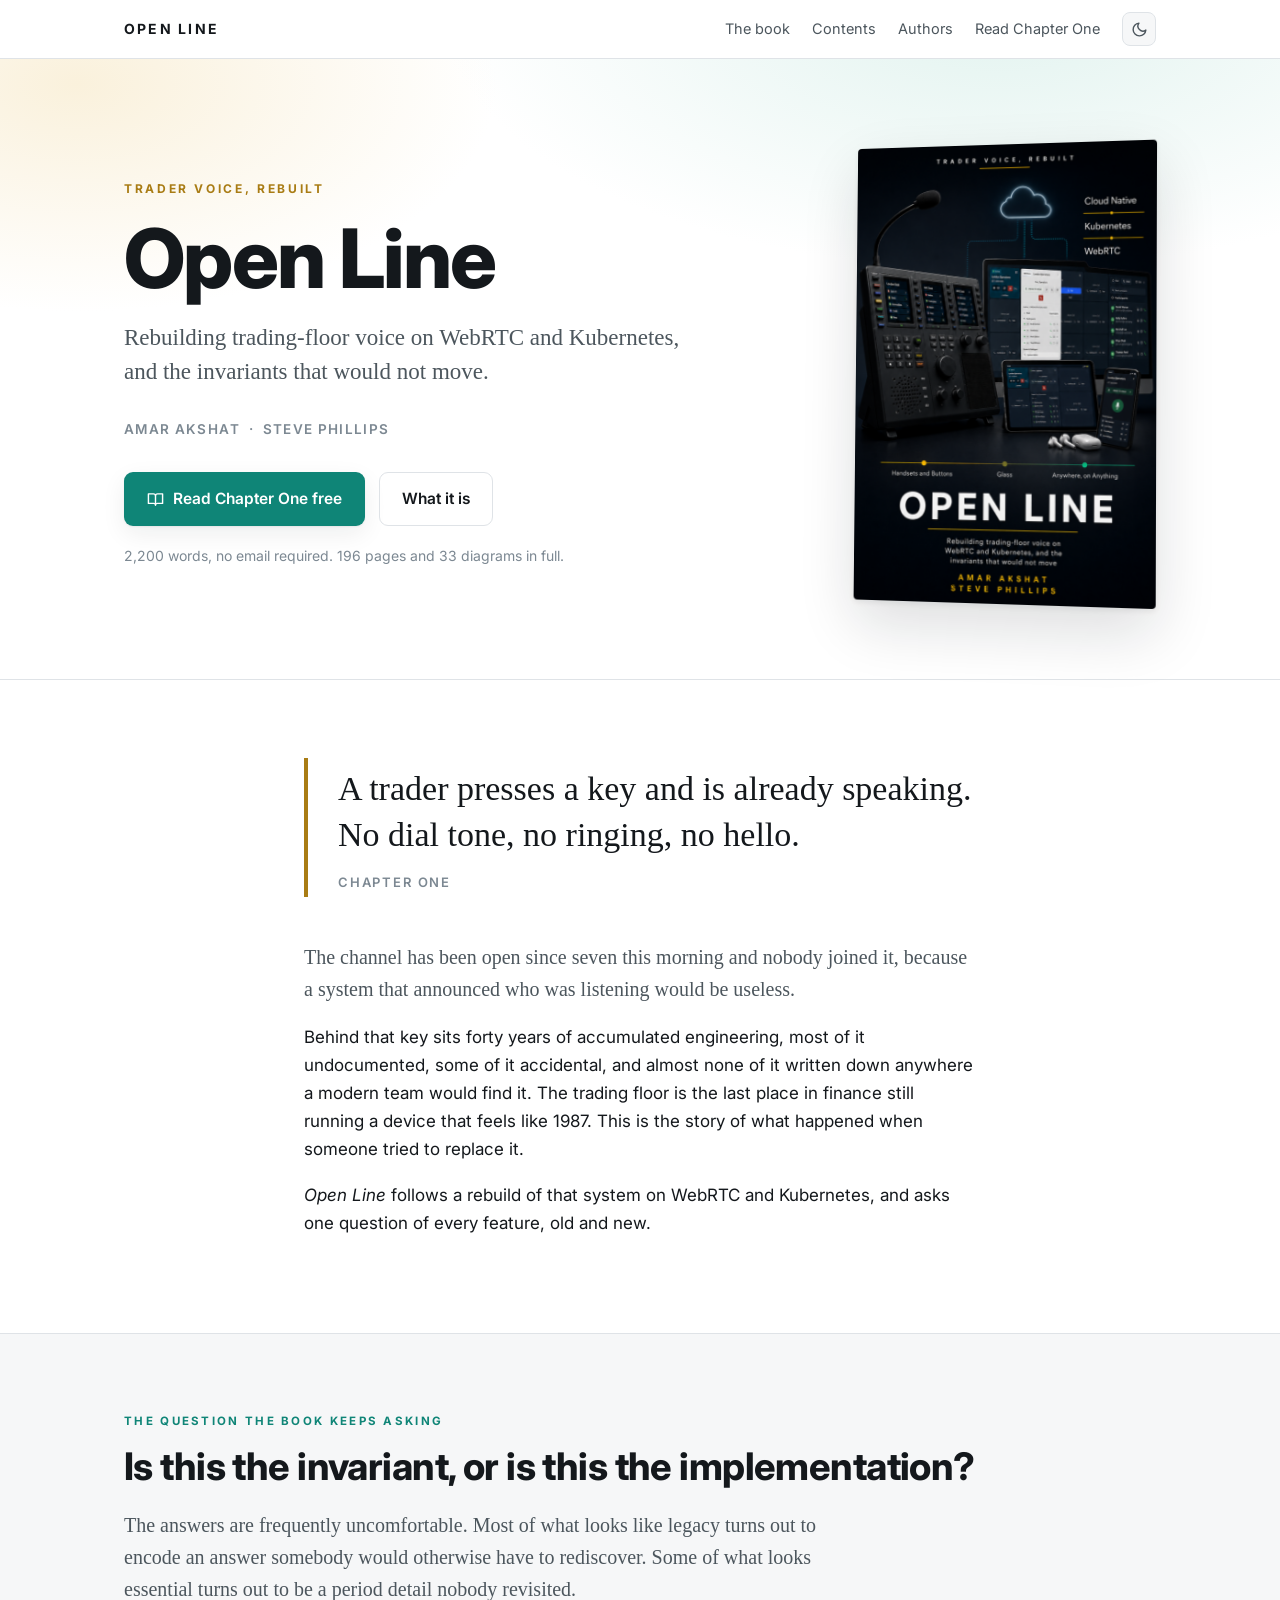
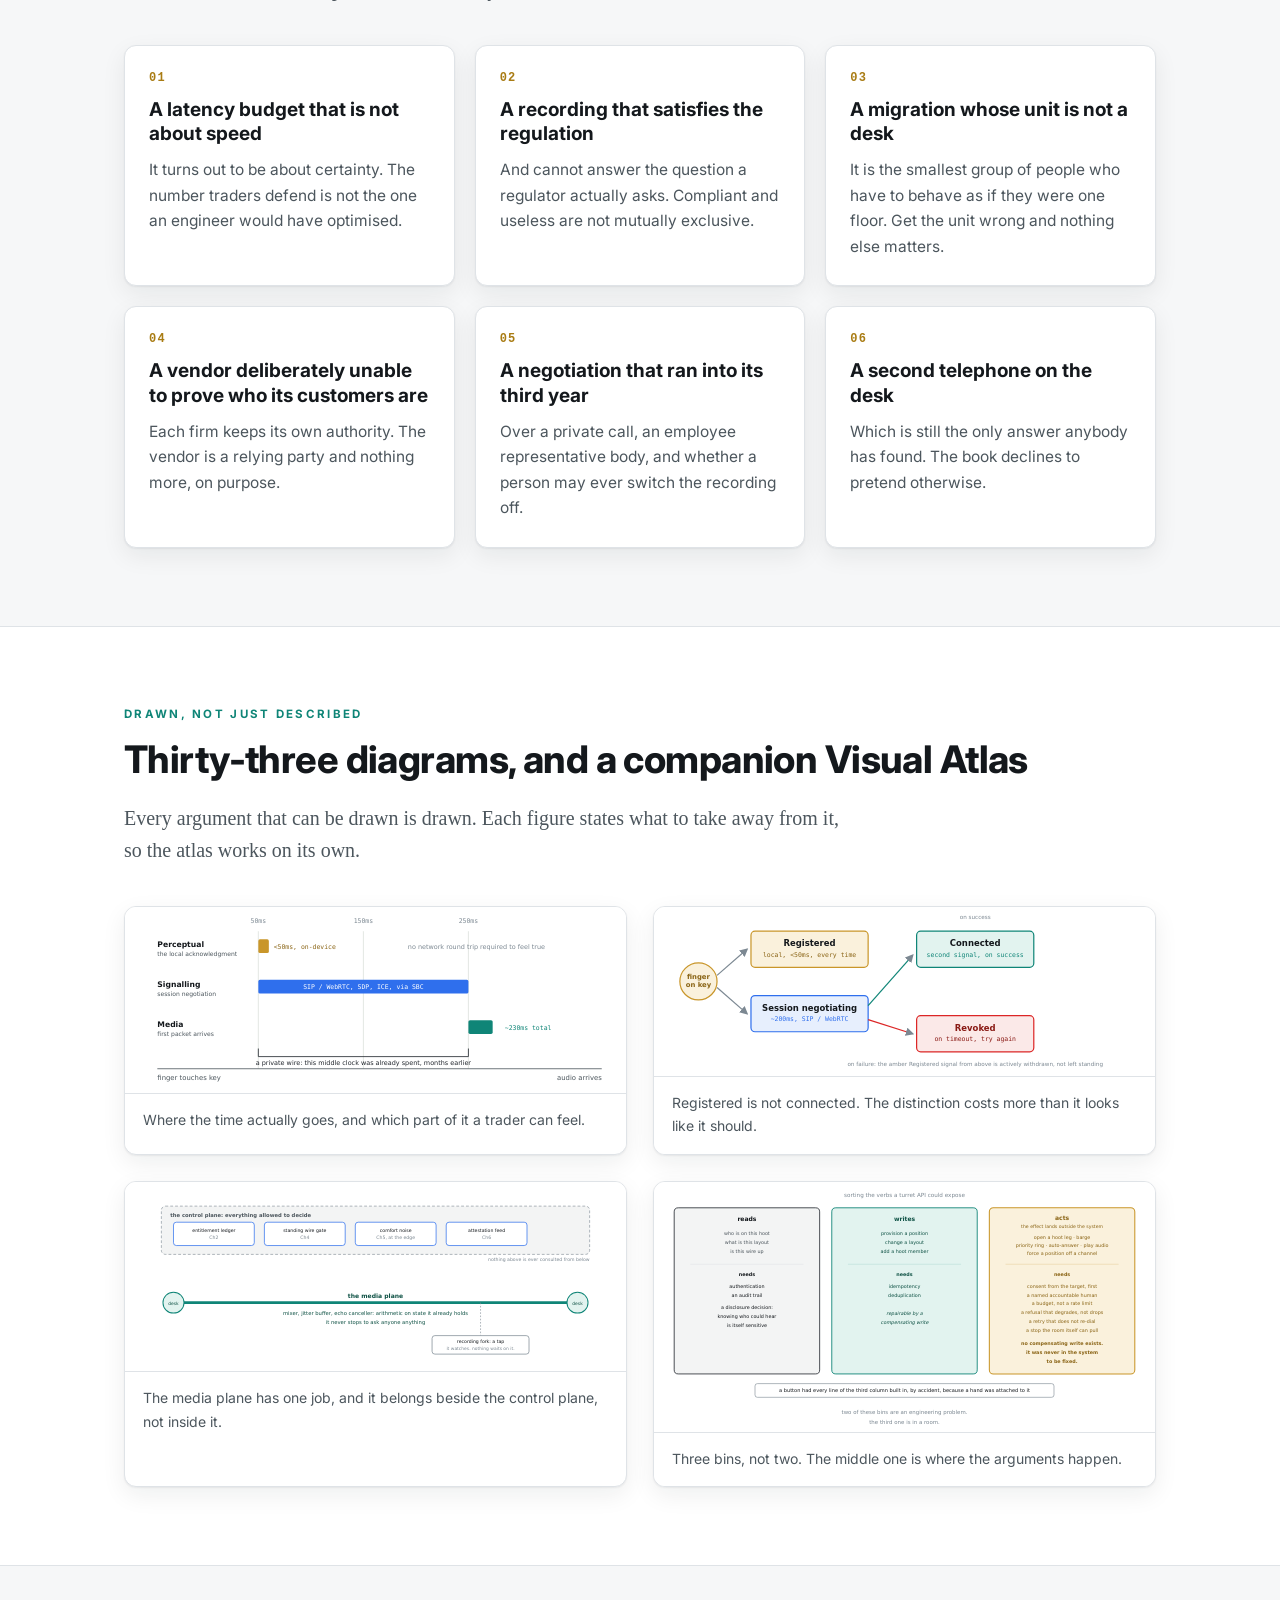
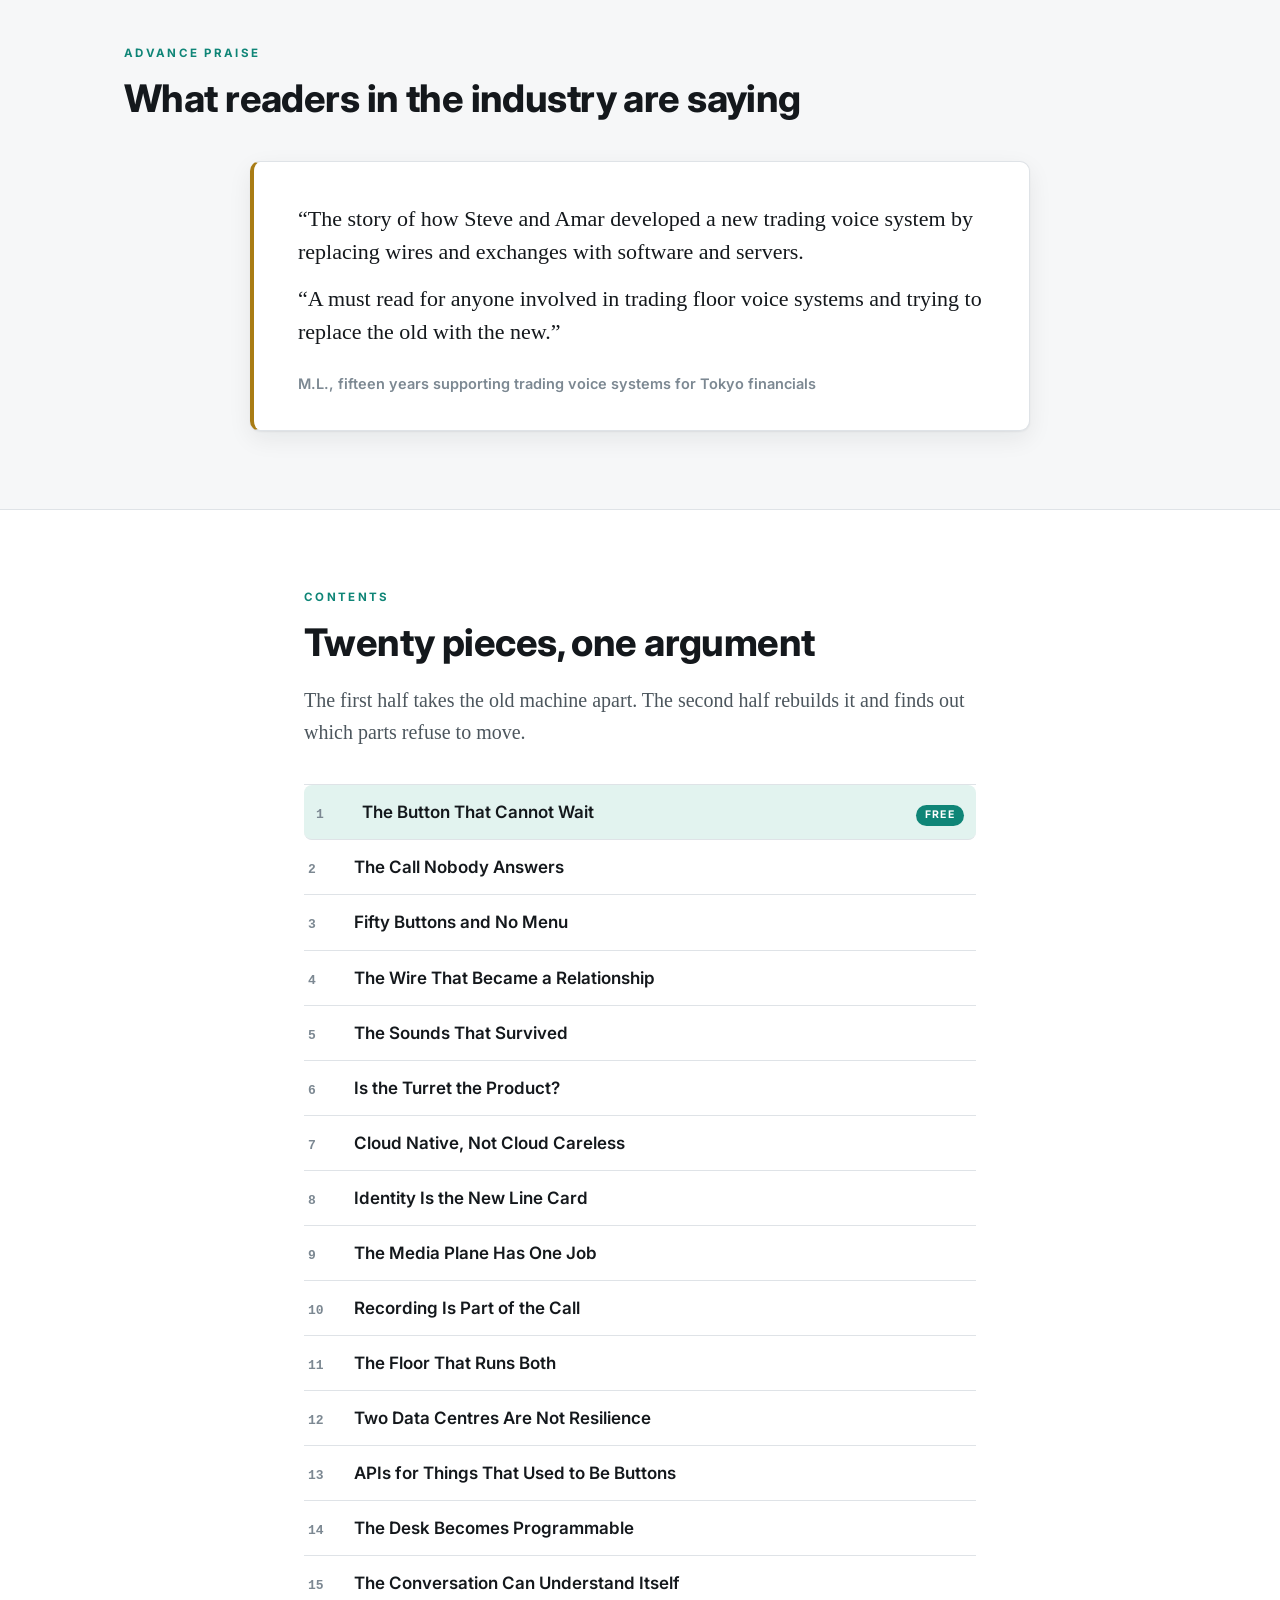
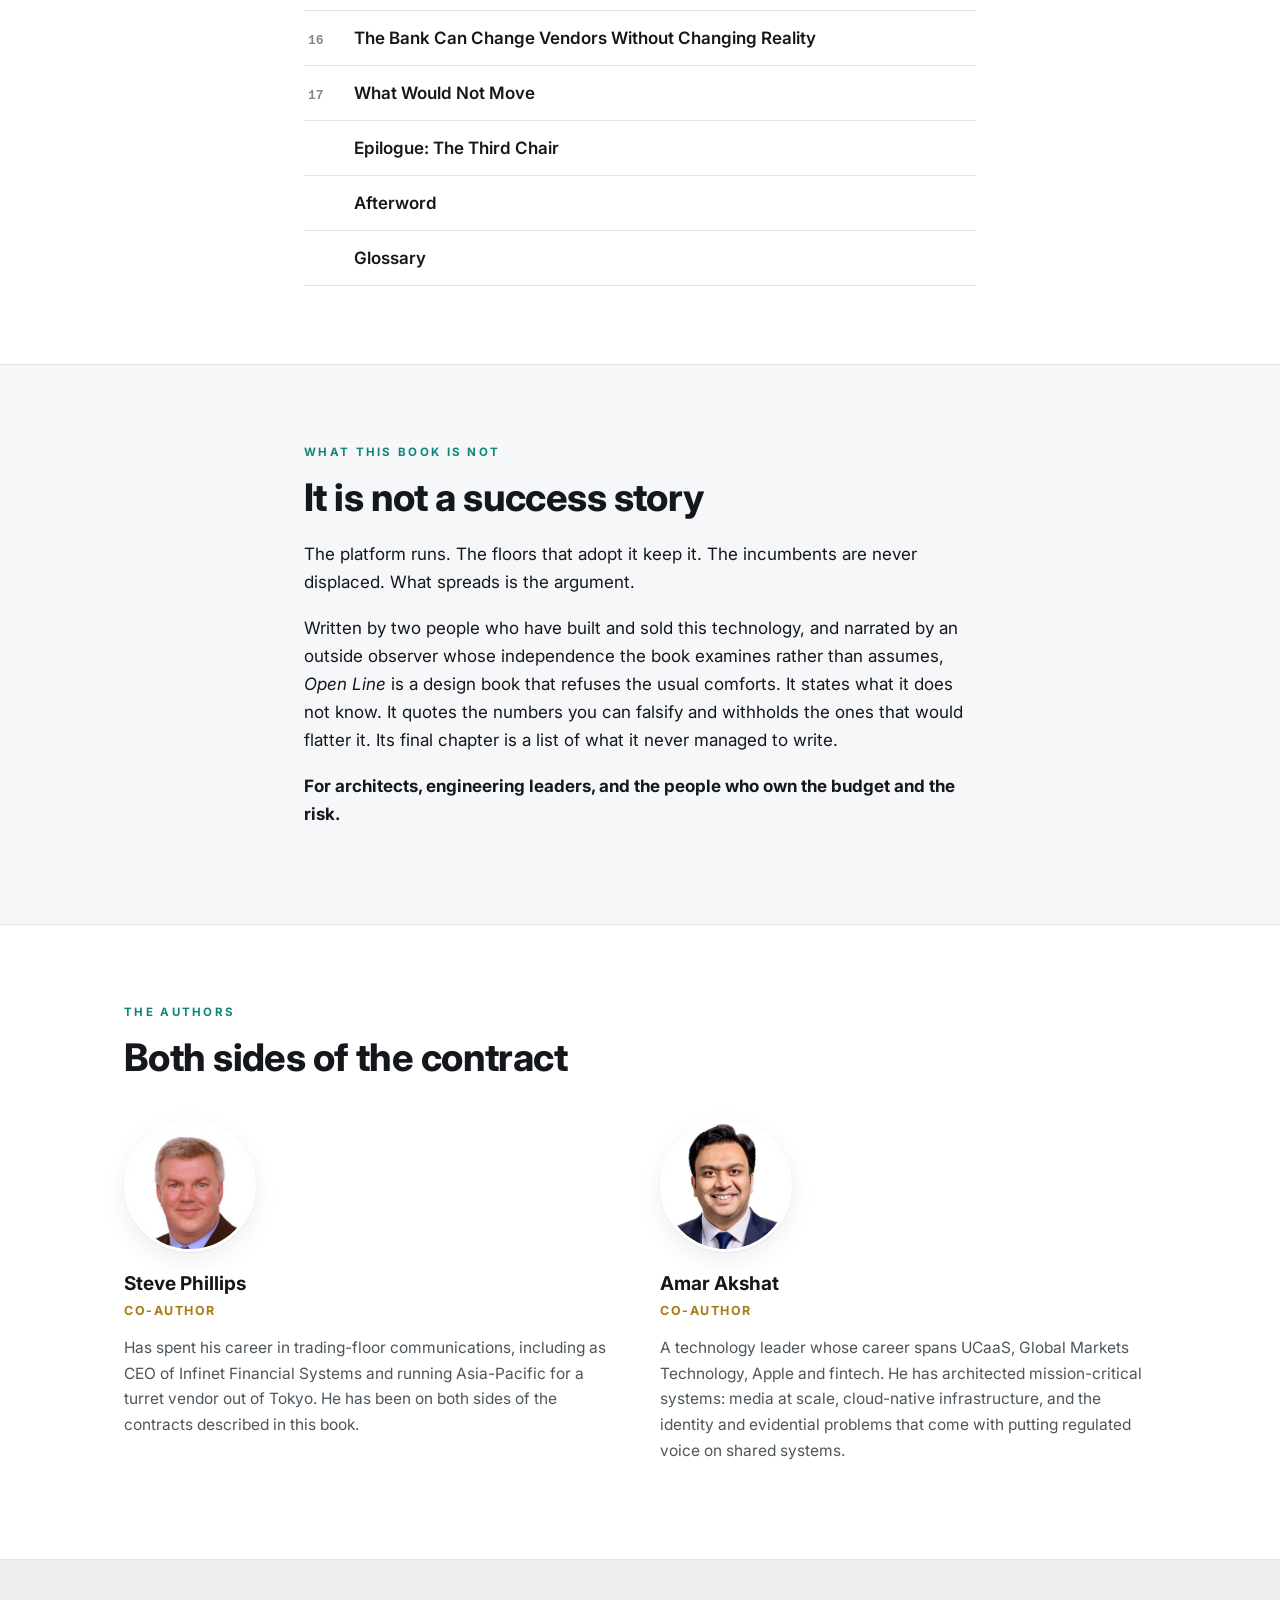
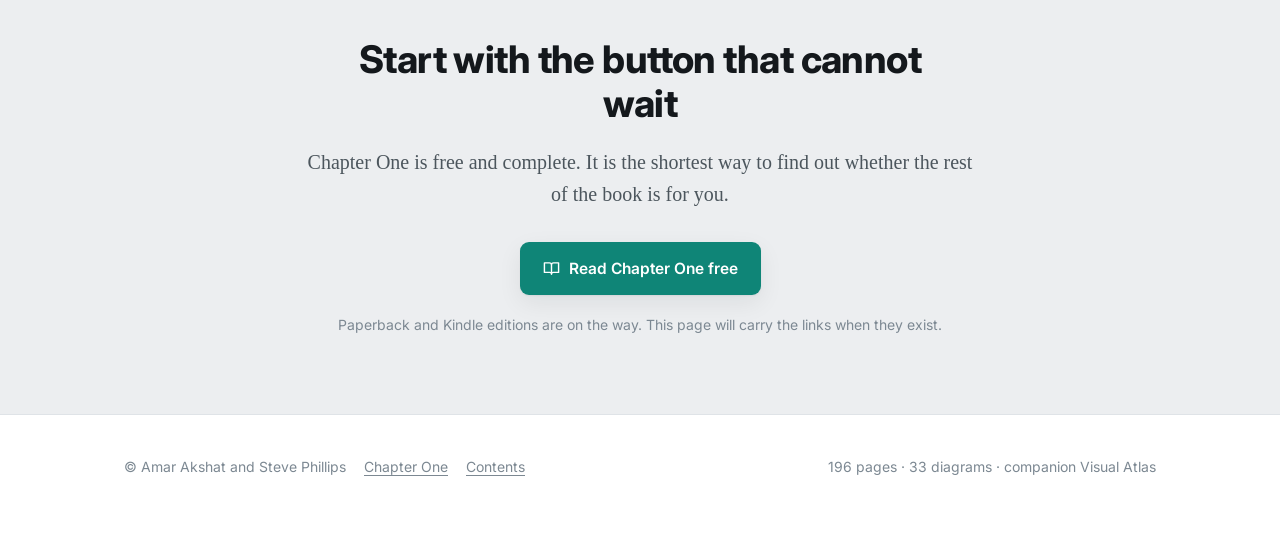
==== index.html @ 927baca8 "Match the endorsement attribution to the book's style" ====
<!doctype html>
<html lang="en" data-theme="light">
<head>
<meta charset="utf-8">
<meta name="viewport" content="width=device-width, initial-scale=1">
<title>Open Line — Rebuilding trading-floor voice on WebRTC and Kubernetes</title>
<meta name="description" content="A trader presses a key and is already speaking. Open Line is the story of rebuilding that system on WebRTC and Kubernetes, and of one question asked of every feature: is this the invariant, or is this the implementation? Read Chapter One free.">
<link rel="canonical" href="https://amarshat.github.io/open-line/">

<meta property="og:type" content="book">
<meta property="og:site_name" content="Open Line">
<meta property="og:title" content="Open Line">
<meta property="og:description" content="A trader presses a key and is already speaking. No dial tone, no ringing, no hello. The story of rebuilding trading-floor voice on WebRTC and Kubernetes, and the invariants that would not move.">
<meta property="og:url" content="https://amarshat.github.io/open-line/">
<meta property="og:image" content="https://amarshat.github.io/open-line/assets/og.png">
<meta property="og:image:width" content="1200">
<meta property="og:image:height" content="630">
<meta property="og:image:alt" content="Open Line: rebuilding trading-floor voice on WebRTC and Kubernetes, by Amar Akshat and Steve Phillips.">
<meta property="book:author" content="Amar Akshat">
<meta property="book:author" content="Steve Phillips">
<meta name="twitter:card" content="summary_large_image">
<meta name="twitter:title" content="Open Line">
<meta name="twitter:description" content="A trader presses a key and is already speaking. Rebuilding trading-floor voice on WebRTC and Kubernetes, and the invariants that would not move.">
<meta name="twitter:image" content="https://amarshat.github.io/open-line/assets/og.png">
<meta name="theme-color" content="#ffffff" media="(prefers-color-scheme: light)">
<meta name="theme-color" content="#0d1117" media="(prefers-color-scheme: dark)">

<link rel="icon" href="assets/favicon.svg" type="image/svg+xml">
<link rel="preconnect" href="https://fonts.googleapis.com">
<link rel="preconnect" href="https://fonts.gstatic.com" crossorigin>
<link href="https://fonts.googleapis.com/css2?family=Inter:wght@400;600;700;800&display=swap" rel="stylesheet">
<link rel="stylesheet" href="assets/style.css">
<script>
  (function () {
    var t = localStorage.getItem('ol-theme');
    document.documentElement.setAttribute('data-theme', t || (matchMedia('(prefers-color-scheme: dark)').matches ? 'dark' : 'light'));
  })();
</script>
<script type="application/ld+json">
{
  "@context": "https://schema.org",
  "@type": "Book",
  "name": "Open Line",
  "alternativeHeadline": "Rebuilding trading-floor voice on WebRTC and Kubernetes, and the invariants that would not move",
  "author": [
    { "@type": "Person", "name": "Amar Akshat" },
    { "@type": "Person", "name": "Steve Phillips" }
  ],
  "bookFormat": "https://schema.org/Paperback",
  "numberOfPages": 196,
  "inLanguage": "en",
  "genre": "Software architecture",
  "url": "https://amarshat.github.io/open-line/",
  "image": "https://amarshat.github.io/open-line/assets/og.png",
  "description": "The trading floor is the last place in finance still running a device that feels like 1987. This is the story of what happened when someone tried to replace it."
}
</script>
</head>
<body>

<nav class="nav">
  <div class="nav-in">
    <a class="brand" href="./">Open&nbsp;Line</a>
    <div class="nav-links">
      <a href="#book" class="hide-sm">The book</a>
      <a href="#contents" class="hide-sm">Contents</a>
      <a href="#authors" class="hide-sm">Authors</a>
      <a href="read/">Read Chapter One</a>
      <button class="themer" id="themer" type="button" aria-label="Switch between light and dark theme">
        <svg class="i-moon" viewBox="0 0 24 24" fill="none" stroke="currentColor" stroke-width="2" stroke-linecap="round" stroke-linejoin="round" aria-hidden="true"><path d="M21 12.79A9 9 0 1 1 11.21 3 7 7 0 0 0 21 12.79z"/></svg>
        <svg class="i-sun" viewBox="0 0 24 24" fill="none" stroke="currentColor" stroke-width="2" stroke-linecap="round" stroke-linejoin="round" aria-hidden="true"><circle cx="12" cy="12" r="4.2"/><path d="M12 2v2M12 20v2M4.9 4.9l1.4 1.4M17.7 17.7l1.4 1.4M2 12h2M20 12h2M4.9 19.1l1.4-1.4M17.7 6.3l1.4-1.4"/></svg>
      </button>
    </div>
  </div>
</nav>

<header class="hero">
  <div class="wrap hero-grid">
    <div>
      <p class="kicker">Trader voice, rebuilt</p>
      <h1 class="title">Open Line</h1>
      <p class="sub">Rebuilding trading-floor voice on WebRTC and Kubernetes, and the invariants that would not move.</p>
      <p class="byline">Amar Akshat &nbsp;&middot;&nbsp; Steve Phillips</p>
      <div class="cta-row">
        <a class="btn btn-primary" href="read/">
          <svg viewBox="0 0 24 24" width="17" height="17" fill="none" stroke="currentColor" stroke-width="2" stroke-linecap="round" stroke-linejoin="round" aria-hidden="true"><path d="M2 4h7a3 3 0 0 1 3 3v13a2.5 2.5 0 0 0-2.5-2.5H2zM22 4h-7a3 3 0 0 0-3 3v13a2.5 2.5 0 0 1 2.5-2.5H22z"/></svg>
          Read Chapter One free
        </a>
        <a class="btn btn-ghost" href="#book">What it is</a>
      </div>
      <p class="cta-note">2,200 words, no email required. 196 pages and 33 diagrams in full.</p>
    </div>
    <div class="hero-art">
      <img src="assets/cover.png" width="1200" height="1800"
           alt="Cover of Open Line: a trading-floor turret and its descendants, from physical buttons to software.">
    </div>
  </div>
</header>

<section id="book">
  <div class="wrap narrow">
    <blockquote class="pull">
      A trader presses a key and is already speaking. No dial tone, no ringing, no hello.
      <cite>Chapter One</cite>
    </blockquote>
  </div>
  <div class="wrap narrow" style="margin-top:44px">
    <p class="lede">The channel has been open since seven this morning and nobody joined it, because a system that announced who was listening would be useless.</p>
    <p>Behind that key sits forty years of accumulated engineering, most of it undocumented, some of it accidental, and almost none of it written down anywhere a modern team would find it. The trading floor is the last place in finance still running a device that feels like 1987. This is the story of what happened when someone tried to replace it.</p>
    <p><em>Open Line</em> follows a rebuild of that system on WebRTC and Kubernetes, and asks one question of every feature, old and new.</p>
  </div>
</section>

<section class="alt">
  <div class="wrap">
    <p class="eyebrow">The question the book keeps asking</p>
    <h2>Is this the invariant, or is this the implementation?</h2>
    <p class="lede narrow" style="margin:0">The answers are frequently uncomfortable. Most of what looks like legacy turns out to encode an answer somebody would otherwise have to rediscover. Some of what looks essential turns out to be a period detail nobody revisited.</p>
    <div class="cards">
      <div class="card">
        <span class="n">01</span>
        <h3>A latency budget that is not about speed</h3>
        <p>It turns out to be about certainty. The number traders defend is not the one an engineer would have optimised.</p>
      </div>
      <div class="card">
        <span class="n">02</span>
        <h3>A recording that satisfies the regulation</h3>
        <p>And cannot answer the question a regulator actually asks. Compliant and useless are not mutually exclusive.</p>
      </div>
      <div class="card">
        <span class="n">03</span>
        <h3>A migration whose unit is not a desk</h3>
        <p>It is the smallest group of people who have to behave as if they were one floor. Get the unit wrong and nothing else matters.</p>
      </div>
      <div class="card">
        <span class="n">04</span>
        <h3>A vendor deliberately unable to prove who its customers are</h3>
        <p>Each firm keeps its own authority. The vendor is a relying party and nothing more, on purpose.</p>
      </div>
      <div class="card">
        <span class="n">05</span>
        <h3>A negotiation that ran into its third year</h3>
        <p>Over a private call, an employee representative body, and whether a person may ever switch the recording off.</p>
      </div>
      <div class="card">
        <span class="n">06</span>
        <h3>A second telephone on the desk</h3>
        <p>Which is still the only answer anybody has found. The book declines to pretend otherwise.</p>
      </div>
    </div>
  </div>
</section>

<section>
  <div class="wrap">
    <p class="eyebrow">Drawn, not just described</p>
    <h2>Thirty-three diagrams, and a companion Visual Atlas</h2>
    <p class="lede narrow" style="margin:0">Every argument that can be drawn is drawn. Each figure states what to take away from it, so the atlas works on its own.</p>
    <div class="figs">
      <figure class="fig">
        <img src="assets/figs/fig-1-1-three-clocks.svg" alt="Three clocks diagram showing where a call's time is actually spent." loading="lazy">
        <figcaption>Where the time actually goes, and which part of it a trader can feel.</figcaption>
      </figure>
      <figure class="fig">
        <img src="assets/figs/fig-1-2-registered-vs-connected.svg" alt="Diagram contrasting a registered endpoint with a connected one." loading="lazy">
        <figcaption>Registered is not connected. The distinction costs more than it looks like it should.</figcaption>
      </figure>
      <figure class="fig">
        <img src="assets/figs/fig-9-1-beside-not-inside.svg" alt="Diagram showing media placed beside the orchestration plane rather than inside it." loading="lazy">
        <figcaption>The media plane has one job, and it belongs beside the control plane, not inside it.</figcaption>
      </figure>
      <figure class="fig">
        <img src="assets/figs/fig-13-1-three-bins-not-two.svg" alt="Diagram showing three classification bins where teams usually assume two." loading="lazy">
        <figcaption>Three bins, not two. The middle one is where the arguments happen.</figcaption>
      </figure>
    </div>
  </div>
</section>

<!-- ============================================================
     ENDORSEMENTS
     One quote so far, so it runs as a single feature. When the second
     arrives, add class="grid" to .quotes and move each quote into its
     own <blockquote class="endorse"> alongside this one; the grid
     handles two, three or four. Nothing placeholder is rendered, so
     the page never ships looking unfinished.
     ============================================================ -->
<section class="alt" id="praise">
  <div class="wrap">
    <p class="eyebrow">Advance praise</p>
    <h2>What readers in the industry are saying</h2>
    <div class="quotes">

      <blockquote class="endorse feature">
        <p>&ldquo;The story of how Steve and Amar developed a new trading voice system by replacing wires and exchanges with software and servers.</p>
        <p>&ldquo;A must read for anyone involved in trading floor voice systems and trying to replace the old with the new.&rdquo;</p>
        <footer>M.L., fifteen years supporting trading voice systems for Tokyo financials</footer>
      </blockquote>

    </div>
  </div>
</section>

<section id="contents">
  <div class="wrap narrow">
    <p class="eyebrow">Contents</p>
    <h2>Twenty pieces, one argument</h2>
    <p class="lede" style="margin:0">The first half takes the old machine apart. The second half rebuilds it and finds out which parts refuse to move.</p>
    <div class="toc">
      <div class="toc-row free">
        <span class="num">1</span>
        <span class="nm"><a href="read/" style="text-decoration:none;color:inherit">The Button That Cannot Wait</a></span>
        <span class="free-tag">Free</span>
      </div>
      <div class="toc-row"><span class="num">2</span><span class="nm">The Call Nobody Answers</span></div>
      <div class="toc-row"><span class="num">3</span><span class="nm">Fifty Buttons and No Menu</span></div>
      <div class="toc-row"><span class="num">4</span><span class="nm">The Wire That Became a Relationship</span></div>
      <div class="toc-row"><span class="num">5</span><span class="nm">The Sounds That Survived</span></div>
      <div class="toc-row"><span class="num">6</span><span class="nm">Is the Turret the Product?</span></div>
      <div class="toc-row"><span class="num">7</span><span class="nm">Cloud Native, Not Cloud Careless</span></div>
      <div class="toc-row"><span class="num">8</span><span class="nm">Identity Is the New Line Card</span></div>
      <div class="toc-row"><span class="num">9</span><span class="nm">The Media Plane Has One Job</span></div>
      <div class="toc-row"><span class="num">10</span><span class="nm">Recording Is Part of the Call</span></div>
      <div class="toc-row"><span class="num">11</span><span class="nm">The Floor That Runs Both</span></div>
      <div class="toc-row"><span class="num">12</span><span class="nm">Two Data Centres Are Not Resilience</span></div>
      <div class="toc-row"><span class="num">13</span><span class="nm">APIs for Things That Used to Be Buttons</span></div>
      <div class="toc-row"><span class="num">14</span><span class="nm">The Desk Becomes Programmable</span></div>
      <div class="toc-row"><span class="num">15</span><span class="nm">The Conversation Can Understand Itself</span></div>
      <div class="toc-row"><span class="num">16</span><span class="nm">The Bank Can Change Vendors Without Changing Reality</span></div>
      <div class="toc-row"><span class="num">17</span><span class="nm">What Would Not Move</span></div>
      <div class="toc-row"><span class="num">&nbsp;</span><span class="nm">Epilogue: The Third Chair</span></div>
      <div class="toc-row"><span class="num">&nbsp;</span><span class="nm">Afterword</span></div>
      <div class="toc-row"><span class="num">&nbsp;</span><span class="nm">Glossary</span></div>
    </div>
  </div>
</section>

<section class="alt">
  <div class="wrap narrow">
    <p class="eyebrow">What this book is not</p>
    <h2>It is not a success story</h2>
    <p>The platform runs. The floors that adopt it keep it. The incumbents are never displaced. What spreads is the argument.</p>
    <p>Written by two people who have built and sold this technology, and narrated by an outside observer whose independence the book examines rather than assumes, <em>Open Line</em> is a design book that refuses the usual comforts. It states what it does not know. It quotes the numbers you can falsify and withholds the ones that would flatter it. Its final chapter is a list of what it never managed to write.</p>
    <p><strong>For architects, engineering leaders, and the people who own the budget and the risk.</strong></p>
  </div>
</section>

<section id="authors">
  <div class="wrap">
    <p class="eyebrow">The authors</p>
    <h2>Both sides of the contract</h2>
    <div class="authors">
      <div class="author">
        <img class="portrait" src="assets/steve.jpg" alt="Steve Phillips" width="132" height="132" loading="lazy">
        <h3>Steve Phillips</h3>
        <p class="role">Co-author</p>
        <p>Has spent his career in trading-floor communications, including as CEO of Infinet Financial Systems and running Asia-Pacific for a turret vendor out of Tokyo. He has been on both sides of the contracts described in this book.</p>
      </div>
      <div class="author">
        <img class="portrait" src="assets/amar.jpg" alt="Amar Akshat" width="132" height="132" loading="lazy">
        <h3>Amar Akshat</h3>
        <p class="role">Co-author</p>
        <p>A technology leader whose career spans UCaaS, Global Markets Technology, Apple and fintech. He has architected mission-critical systems: media at scale, cloud-native infrastructure, and the identity and evidential problems that come with putting regulated voice on shared systems.</p>
      </div>
    </div>
  </div>
</section>

<section class="finale">
  <div class="wrap">
    <h2>Start with the button that cannot wait</h2>
    <p class="lede">Chapter One is free and complete. It is the shortest way to find out whether the rest of the book is for you.</p>
    <div class="cta-row">
      <a class="btn btn-primary" href="read/">
        <svg viewBox="0 0 24 24" width="17" height="17" fill="none" stroke="currentColor" stroke-width="2" stroke-linecap="round" stroke-linejoin="round" aria-hidden="true"><path d="M2 4h7a3 3 0 0 1 3 3v13a2.5 2.5 0 0 0-2.5-2.5H2zM22 4h-7a3 3 0 0 0-3 3v13a2.5 2.5 0 0 1 2.5-2.5H22z"/></svg>
        Read Chapter One free
      </a>
    </div>
    <p class="cta-note">Paperback and Kindle editions are on the way. This page will carry the links when they exist.</p>
  </div>
</section>

<footer class="site">
  <div class="wrap fl">
    <span>&copy; Amar Akshat and Steve Phillips</span>
    <a href="read/">Chapter One</a>
    <a href="#contents">Contents</a>
    <span class="sp">196 pages &middot; 33 diagrams &middot; companion Visual Atlas</span>
  </div>
</footer>

<script src="assets/app.js"></script>
</body>
</html>
---- assets/style.css ----
/* Open Line — book site
   Light by default, dark by toggle or system preference. */

:root {
  --bg:        #ffffff;
  --bg-alt:    #f6f7f8;
  --bg-sunk:   #eceef0;
  --ink:       #14181c;
  --ink-soft:  #4c565d;
  --ink-faint: #7c8892;
  --rule:      #dfe3e7;
  --amber:     #a97c14;
  --amber-bg:  #faf1dc;
  --teal:      #0f8577;
  --teal-bg:   #e2f3ef;
  --paper:     #fdfbf6;
  --paper-ink: #23282c;
  --shadow:    0 1px 2px rgba(16,22,28,.06), 0 8px 24px rgba(16,22,28,.07);
  --shadow-lg: 0 2px 6px rgba(16,22,28,.08), 0 24px 60px rgba(16,22,28,.14);
  --serif: "Iowan Old Style", "Palatino Linotype", Palatino, "Source Serif Pro", Georgia, serif;
  --sans: Inter, -apple-system, BlinkMacSystemFont, "Segoe UI", Roboto, Helvetica, Arial, sans-serif;
  --mono: ui-monospace, SFMono-Regular, "SF Mono", Menlo, Consolas, monospace;
  --wrap: 1080px;
}

:root[data-theme="dark"] {
  --bg:        #0d1117;
  --bg-alt:    #131a24;
  --bg-sunk:   #0a0e14;
  --ink:       #e8edf2;
  --ink-soft:  #aab5bf;
  --ink-faint: #7f8b96;
  --rule:      #232c38;
  --amber:     #d9a63b;
  --amber-bg:  #1e1808;
  --teal:      #46b3a2;
  --teal-bg:   #0a1a17;
  --paper:     #151c25;
  --paper-ink: #dfe6ec;
  --shadow:    0 1px 2px rgba(0,0,0,.4), 0 8px 24px rgba(0,0,0,.4);
  --shadow-lg: 0 2px 6px rgba(0,0,0,.5), 0 24px 60px rgba(0,0,0,.6);
}

@media (prefers-color-scheme: dark) {
  :root:not([data-theme="light"]) {
    --bg:        #0d1117;
    --bg-alt:    #131a24;
    --bg-sunk:   #0a0e14;
    --ink:       #e8edf2;
    --ink-soft:  #aab5bf;
    --ink-faint: #7f8b96;
    --rule:      #232c38;
    --amber:     #d9a63b;
    --amber-bg:  #1e1808;
    --teal:      #46b3a2;
    --teal-bg:   #0a1a17;
    --paper:     #151c25;
    --paper-ink: #dfe6ec;
    --shadow:    0 1px 2px rgba(0,0,0,.4), 0 8px 24px rgba(0,0,0,.4);
    --shadow-lg: 0 2px 6px rgba(0,0,0,.5), 0 24px 60px rgba(0,0,0,.6);
  }
}

* { box-sizing: border-box; }

html { scroll-behavior: smooth; }
@media (prefers-reduced-motion: reduce) { html { scroll-behavior: auto; } }

body {
  margin: 0;
  background: var(--bg);
  color: var(--ink);
  font-family: var(--sans);
  font-size: 17px;
  line-height: 1.65;
  -webkit-font-smoothing: antialiased;
  transition: background .25s ease, color .25s ease;
}

a { color: var(--teal); text-underline-offset: 3px; }
img { max-width: 100%; display: block; }

.wrap { max-width: var(--wrap); margin: 0 auto; padding: 0 24px; }
.narrow { max-width: 720px; }

/* ---------- nav ---------- */

.nav {
  position: sticky; top: 0; z-index: 50;
  background: color-mix(in srgb, var(--bg) 88%, transparent);
  backdrop-filter: saturate(1.6) blur(12px);
  border-bottom: 1px solid var(--rule);
}
.nav-in {
  max-width: var(--wrap); margin: 0 auto; padding: 12px 24px;
  display: flex; align-items: center; gap: 20px;
}
.brand {
  font-weight: 700; letter-spacing: .16em; font-size: 14px;
  text-transform: uppercase; color: var(--ink); text-decoration: none;
  white-space: nowrap;
}
.nav-links { margin-left: auto; display: flex; align-items: center; gap: 22px; }
.nav-links a {
  color: var(--ink-soft); text-decoration: none; font-size: 14.5px;
}
.nav-links a:hover { color: var(--ink); }
@media (max-width: 720px) { .nav-links a.hide-sm { display: none; } }

.themer {
  border: 1px solid var(--rule); background: var(--bg-alt); color: var(--ink-soft);
  width: 34px; height: 34px; border-radius: 8px; cursor: pointer;
  display: grid; place-items: center; padding: 0; flex: none;
}
.themer:hover { color: var(--ink); border-color: var(--ink-faint); }
.themer svg { width: 17px; height: 17px; }
:root[data-theme="dark"] .i-sun { display: block; }
:root[data-theme="dark"] .i-moon { display: none; }
.i-sun { display: none; }
.i-moon { display: block; }
@media (prefers-color-scheme: dark) {
  :root:not([data-theme="light"]) .i-sun { display: block; }
  :root:not([data-theme="light"]) .i-moon { display: none; }
}

/* ---------- buttons ---------- */

.btn {
  display: inline-flex; align-items: center; gap: 9px;
  padding: 13px 22px; border-radius: 9px; font-size: 15.5px; font-weight: 600;
  text-decoration: none; border: 1px solid transparent; cursor: pointer;
  transition: transform .12s ease, box-shadow .18s ease, background .18s ease;
  font-family: inherit;
}
.btn:hover { transform: translateY(-1px); }
.btn-primary { background: var(--teal); color: #fff; box-shadow: var(--shadow); }
.btn-primary:hover { background: color-mix(in srgb, var(--teal) 88%, #000); }
.btn-ghost { background: transparent; color: var(--ink); border-color: var(--rule); }
.btn-ghost:hover { border-color: var(--ink-faint); }

/* ---------- hero ---------- */

.hero {
  padding: 84px 0 76px;
  background:
    radial-gradient(900px 420px at 78% -8%, var(--teal-bg), transparent 62%),
    radial-gradient(700px 380px at 6% 4%, var(--amber-bg), transparent 60%);
  border-bottom: 1px solid var(--rule);
}
.hero-grid {
  display: grid; grid-template-columns: 1.15fr .85fr; gap: 60px; align-items: center;
}
@media (max-width: 900px) {
  .hero { padding: 52px 0 56px; }
  .hero-grid { grid-template-columns: 1fr; gap: 44px; }
  .hero-art { order: -1; justify-content: center; }
  .hero-art img { max-height: 340px; }
}

.kicker {
  font-size: 12px; letter-spacing: .22em; text-transform: uppercase;
  color: var(--amber); font-weight: 700; margin: 0 0 20px;
}
h1.title {
  font-family: var(--sans);
  font-size: clamp(46px, 8vw, 82px); line-height: .98; letter-spacing: -.02em;
  font-weight: 800; margin: 0 0 22px;
}
.sub {
  font-family: var(--serif); font-size: clamp(19px, 2.3vw, 23px); line-height: 1.45;
  color: var(--ink-soft); margin: 0 0 30px; max-width: 30em;
}
.byline {
  font-size: 13.5px; letter-spacing: .1em; text-transform: uppercase;
  color: var(--ink-faint); margin: 0 0 32px; font-weight: 600;
}
.cta-row { display: flex; flex-wrap: wrap; gap: 14px; align-items: center; }
.cta-note { font-size: 14px; color: var(--ink-faint); margin: 18px 0 0; }

.hero-art { position: relative; display: flex; justify-content: flex-end; }
.hero-art img {
  width: auto; max-width: 100%; max-height: 460px; border-radius: 4px;
  box-shadow: var(--shadow-lg);
  transform: perspective(1400px) rotateY(-11deg) rotateX(2deg);
  transition: transform .5s cubic-bezier(.2,.7,.3,1);
}
.hero-art img:hover { transform: perspective(1400px) rotateY(-4deg) rotateX(1deg); }
@media (prefers-reduced-motion: reduce) { .hero-art img { transform: none; } }

/* ---------- generic section ---------- */

section { padding: 78px 0; }
section.alt { background: var(--bg-alt); border-block: 1px solid var(--rule); }
.eyebrow {
  font-size: 11.5px; letter-spacing: .2em; text-transform: uppercase;
  color: var(--teal); font-weight: 700; margin: 0 0 14px;
}
h2 {
  font-size: clamp(28px, 4vw, 38px); line-height: 1.15; letter-spacing: -.015em;
  font-weight: 750; margin: 0 0 20px;
}
h3 { font-size: 19px; line-height: 1.3; margin: 0 0 10px; font-weight: 700; }
.lede { font-family: var(--serif); font-size: 20px; line-height: 1.6; color: var(--ink-soft); }
p { margin: 0 0 18px; }

/* pull quote from the book */
.pull {
  font-family: var(--serif); font-size: clamp(24px, 3.4vw, 34px); line-height: 1.35;
  margin: 0; padding: 8px 0 8px 30px; border-left: 4px solid var(--amber);
  color: var(--ink);
}
.pull cite { display: block; margin-top: 18px; font: 600 13px/1 var(--sans);
  letter-spacing: .14em; text-transform: uppercase; color: var(--ink-faint); font-style: normal; }

/* ---------- the question / cards ---------- */

.cards { display: grid; grid-template-columns: repeat(3, 1fr); gap: 20px; margin-top: 40px; }
@media (max-width: 860px) { .cards { grid-template-columns: 1fr; } }
.card {
  background: var(--bg); border: 1px solid var(--rule); border-radius: 12px;
  padding: 26px 24px; box-shadow: var(--shadow);
}
section.alt .card { background: var(--bg); }
.card .n {
  font: 700 12px/1 var(--mono); letter-spacing: .1em; color: var(--amber);
  display: block; margin-bottom: 14px;
}
.card p { color: var(--ink-soft); font-size: 15.5px; margin: 0; }

/* ---------- figures ---------- */

.figs { display: grid; grid-template-columns: repeat(2, 1fr); gap: 26px; margin-top: 40px; }
@media (max-width: 780px) { .figs { grid-template-columns: 1fr; } }
figure.fig {
  margin: 0; background: #fff; border: 1px solid var(--rule); border-radius: 12px;
  overflow: hidden; box-shadow: var(--shadow);
}
figure.fig img { width: 100%; }
figure.fig figcaption {
  font-size: 14px; color: var(--ink-soft); padding: 14px 18px 16px;
  background: var(--bg); border-top: 1px solid var(--rule);
}

/* ---------- contents ---------- */

.toc { margin-top: 36px; border-top: 1px solid var(--rule); }
.toc-part {
  font: 700 11.5px/1 var(--sans); letter-spacing: .2em; text-transform: uppercase;
  color: var(--amber); padding: 30px 0 12px;
}
.toc-row {
  display: flex; gap: 20px; align-items: baseline;
  padding: 13px 4px; border-bottom: 1px solid var(--rule);
}
.toc-row .num {
  font: 600 13px/1 var(--mono); color: var(--ink-faint); width: 26px; flex: none;
}
.toc-row .nm { font-weight: 600; }
.toc-row .bl { color: var(--ink-faint); font-size: 14.5px; margin-left: auto; text-align: right; }
@media (max-width: 700px) { .toc-row .bl { display: none; } }
.toc-row.free { background: var(--teal-bg); border-radius: 8px; padding-inline: 12px; }
.toc-row.free .free-tag {
  font: 700 10.5px/1 var(--sans); letter-spacing: .12em; text-transform: uppercase;
  color: #fff; background: var(--teal); padding: 5px 9px; border-radius: 20px; margin-left: auto;
}

/* ---------- quotes (placeholders until supplied) ---------- */

/* one quote runs as a single centred feature; .grid takes over from two up */
.quotes { margin-top: 40px; }
.quotes.grid { display: grid; grid-template-columns: repeat(2, 1fr); gap: 22px; }
@media (max-width: 820px) { .quotes.grid { grid-template-columns: 1fr; } }
blockquote.endorse {
  margin: 0; background: var(--bg); border: 1px solid var(--rule); border-left: 3px solid var(--amber);
  border-radius: 10px; padding: 26px 26px 22px; box-shadow: var(--shadow);
}
blockquote.endorse p {
  font-family: var(--serif); font-size: 18px; line-height: 1.55; color: var(--ink); margin: 0 0 18px;
}
blockquote.endorse footer {
  font-size: 13.5px; color: var(--ink-faint); font-weight: 600;
}
blockquote.endorse.feature {
  max-width: 780px; margin-inline: auto; padding: 40px 44px 34px;
  border-left-width: 4px;
}
blockquote.endorse.feature p { font-size: 22px; line-height: 1.5; margin-bottom: 14px; }
blockquote.endorse.feature p:last-of-type { margin-bottom: 24px; }
blockquote.endorse.feature footer { font-size: 14.5px; }
@media (max-width: 620px) { blockquote.endorse.feature { padding: 30px 26px 24px; }
  blockquote.endorse.feature p { font-size: 19px; } }

/* ---------- authors ---------- */

.authors { display: grid; grid-template-columns: 1fr 1fr; gap: 40px; margin-top: 40px; }
@media (max-width: 780px) { .authors { grid-template-columns: 1fr; gap: 32px; } }
.author .portrait {
  width: 132px; height: 132px; border-radius: 50%; object-fit: cover;
  object-position: center 28%;
  border: 3px solid var(--bg); box-shadow: var(--shadow); margin: 0 0 20px;
  background: var(--bg-alt);
}
.author h3 { margin-bottom: 4px; }
.author .role {
  font-size: 12.5px; letter-spacing: .12em; text-transform: uppercase;
  color: var(--amber); font-weight: 700; margin: 0 0 14px;
}
.author p { color: var(--ink-soft); font-size: 15.5px; }

/* ---------- final cta ---------- */

.finale {
  background: var(--bg-sunk); border-top: 1px solid var(--rule); text-align: center;
}
.finale h2 { max-width: 16em; margin-inline: auto; }
.finale .lede { max-width: 34em; margin: 0 auto 32px; }
.finale .cta-row { justify-content: center; }

footer.site {
  padding: 40px 0 56px; border-top: 1px solid var(--rule);
  font-size: 14px; color: var(--ink-faint);
}
footer.site .fl { display: flex; flex-wrap: wrap; gap: 18px; align-items: center; }
footer.site a { color: var(--ink-faint); }
footer.site .sp { margin-left: auto; }
@media (max-width: 640px) { footer.site .sp { margin-left: 0; } }

/* ================= READER ================= */

body.reader { background: var(--bg-sunk); }

.reader-bar {
  position: sticky; top: 0; z-index: 60;
  background: color-mix(in srgb, var(--bg) 92%, transparent);
  backdrop-filter: blur(12px) saturate(1.6);
  border-bottom: 1px solid var(--rule);
}
.reader-bar .nav-in { gap: 14px; }
.reader-title {
  font-size: 14px; color: var(--ink-faint); white-space: nowrap; overflow: hidden;
  text-overflow: ellipsis;
}
@media (max-width: 720px) { .reader-title { display: none; } }

.stage { padding: 34px 16px 20px; display: grid; place-items: center; }

/* the book object */
.book {
  position: relative;
  width: min(1000px, 100%);
  aspect-ratio: 10 / 7;
  perspective: 2600px;
}
@media (max-width: 820px) { .book { aspect-ratio: 3 / 4; } }

.leaf-stack { position: absolute; inset: 0; transform-style: preserve-3d; }

/* Each sheet occupies the right half in spread mode and flips about the spine. */
.sheet {
  position: absolute; top: 0; left: 50%; width: 50%; height: 100%;
  transform-origin: left center; transform-style: preserve-3d;
  transition: transform .78s cubic-bezier(.42,.02,.24,1);
  will-change: transform;
}
.sheet.flipped { transform: rotateY(-180deg); }
.sheet.instant { transition: none; }

.face {
  position: absolute; inset: 0; backface-visibility: hidden; overflow: hidden;
  background: var(--paper); color: var(--paper-ink);
  border: 1px solid var(--rule);
}
.face.back { transform: rotateY(180deg); }
.face.front { border-left: none; box-shadow: inset 14px 0 24px -18px rgba(0,0,0,.45); }
.face.back  { border-right: none; box-shadow: inset -14px 0 24px -18px rgba(0,0,0,.45); }

/* single-page (narrow) mode: sheet fills the whole book, no spine shadow */
.book.single .sheet { left: 0; width: 100%; }
.book.single .face { box-shadow: none; border: 1px solid var(--rule); }
.book.single .cover-left { display: none; }

/* the static left board behind the stack */
.cover-left {
  position: absolute; top: 0; left: 0; width: 50%; height: 100%;
  background: var(--paper); color: var(--paper-ink);
  border: 1px solid var(--rule); border-right: none;
  box-shadow: inset -14px 0 24px -18px rgba(0,0,0,.45);
  overflow: hidden;
}

.page {
  height: 100%; padding: 7% 9% 6%;
  display: flex; flex-direction: column;
  font-family: var(--serif); font-size: clamp(13px, 1.42vw, 16.5px); line-height: 1.62;
  overflow: hidden;
}
.page-body { flex: 1 1 auto; overflow: hidden; }
.page p { margin: 0 0 .85em; text-align: justify; hyphens: auto; }
.page p:first-child { margin-top: 0; }
.page h2.ch-h {
  font-family: var(--sans); font-size: 1.7em; line-height: 1.15; font-weight: 800;
  letter-spacing: -.01em; margin: 0 0 .7em; text-align: left; hyphens: none;
}
.page .ch-num {
  font: 700 .72em/1 var(--sans); letter-spacing: .22em; text-transform: uppercase;
  color: var(--amber); margin: 0 0 1em;
}
.page blockquote {
  margin: 1.1em 0; padding-left: 1.1em; border-left: 3px solid var(--amber);
  font-style: italic; color: var(--ink-soft);
}
.page blockquote p { text-align: left; }
.page figure { margin: 1em 0; text-align: center; }
.page figure img { width: 100%; }
.page figure figcaption {
  font: .78em/1.4 var(--sans); color: var(--ink-faint); margin-top: .5em; text-align: left;
}
.page .folio {
  flex: none; padding-top: 10px; margin-top: 6px;
  font: 600 .72em/1 var(--sans); letter-spacing: .1em;
  color: var(--ink-faint); display: flex; justify-content: space-between;
}
.page .folio .bk { text-transform: uppercase; letter-spacing: .16em; }

/* opening / closing boards */
.page.board {
  justify-content: center; align-items: center; text-align: center;
  background: linear-gradient(160deg, var(--bg-alt), var(--paper));
}
.page.board p { text-align: center; }
.page.board .bt {
  font-family: var(--sans); font-size: 2.1em; font-weight: 800; letter-spacing: .04em;
  margin: 0 0 .5em;
}
.page.board .bs { color: var(--ink-soft); font-size: .95em; max-width: 22em; margin: 0 0 1.6em; }
.page.board .ba {
  font: 600 .78em/1.6 var(--sans); letter-spacing: .16em; text-transform: uppercase;
  color: var(--ink-faint);
}
.page.board .rule { width: 60px; height: 3px; background: var(--amber); margin: 0 0 1.6em; }

/* controls */
.controls {
  display: flex; align-items: center; justify-content: center; gap: 16px;
  padding: 6px 16px 46px; flex-wrap: wrap;
}
.pgbtn {
  width: 44px; height: 44px; border-radius: 50%; border: 1px solid var(--rule);
  background: var(--bg); color: var(--ink); cursor: pointer;
  display: grid; place-items: center; box-shadow: var(--shadow); flex: none;
}
.pgbtn:hover:not(:disabled) { border-color: var(--ink-faint); }
.pgbtn:disabled { opacity: .34; cursor: default; }
.pgbtn svg { width: 18px; height: 18px; }
.counter {
  font: 600 13px/1 var(--sans); letter-spacing: .1em; color: var(--ink-faint);
  min-width: 106px; text-align: center; text-transform: uppercase;
}
.progress {
  width: min(1000px, 100%); height: 3px; background: var(--rule);
  border-radius: 3px; overflow: hidden; margin: 0 auto 22px;
}
.progress i { display: block; height: 100%; width: 0; background: var(--amber); transition: width .5s ease; }

.hint { text-align: center; font-size: 13.5px; color: var(--ink-faint); padding: 0 16px 40px; }
.hint kbd {
  font: 600 12px/1 var(--mono); border: 1px solid var(--rule); border-bottom-width: 2px;
  border-radius: 5px; padding: 3px 6px; background: var(--bg); color: var(--ink-soft);
}

/* end-of-chapter call to action, shown under the book */
.reader-cta {
  max-width: 660px; margin: 0 auto; padding: 0 16px 80px; text-align: center;
}
.reader-cta h2 { font-size: 27px; }
.reader-cta .cta-row { justify-content: center; }

/* fallback: no-JS gets plain scrolling prose */
.noscript-prose { max-width: 700px; margin: 0 auto; padding: 40px 24px 80px; font-family: var(--serif); }
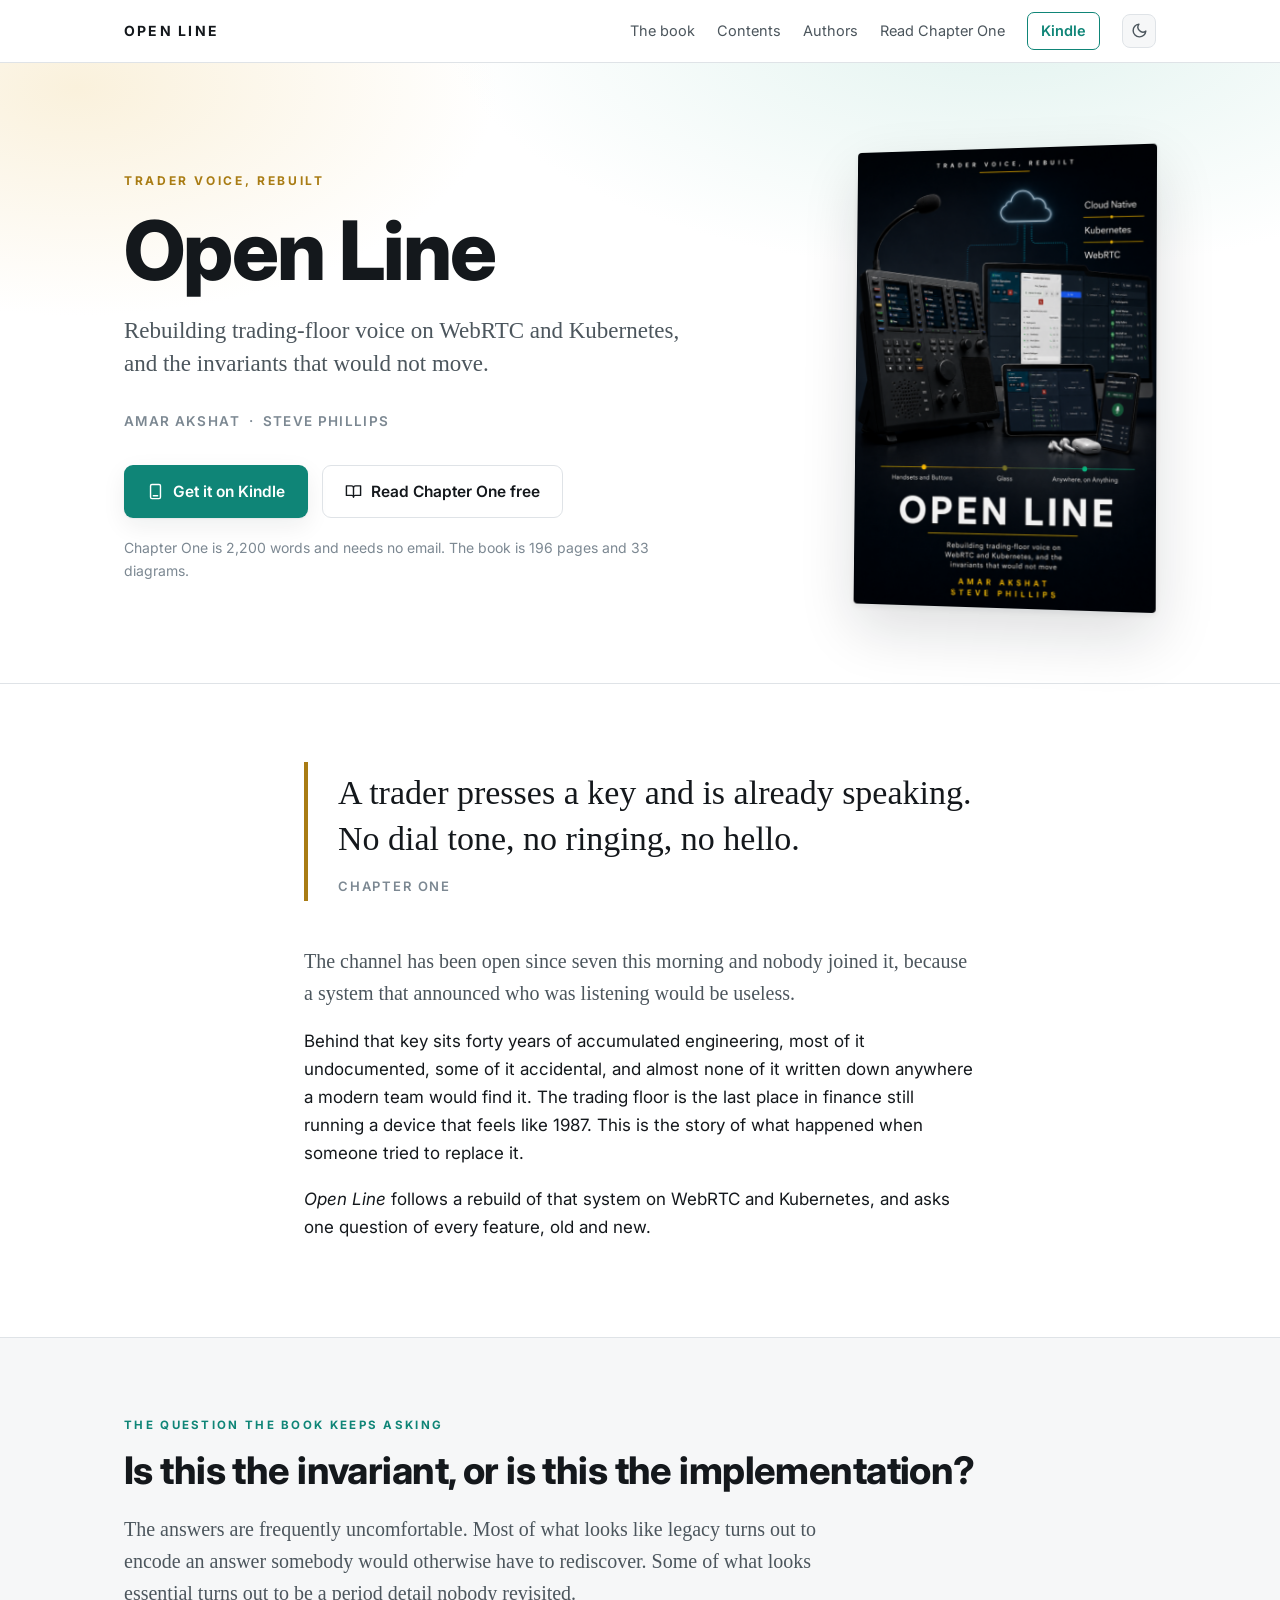
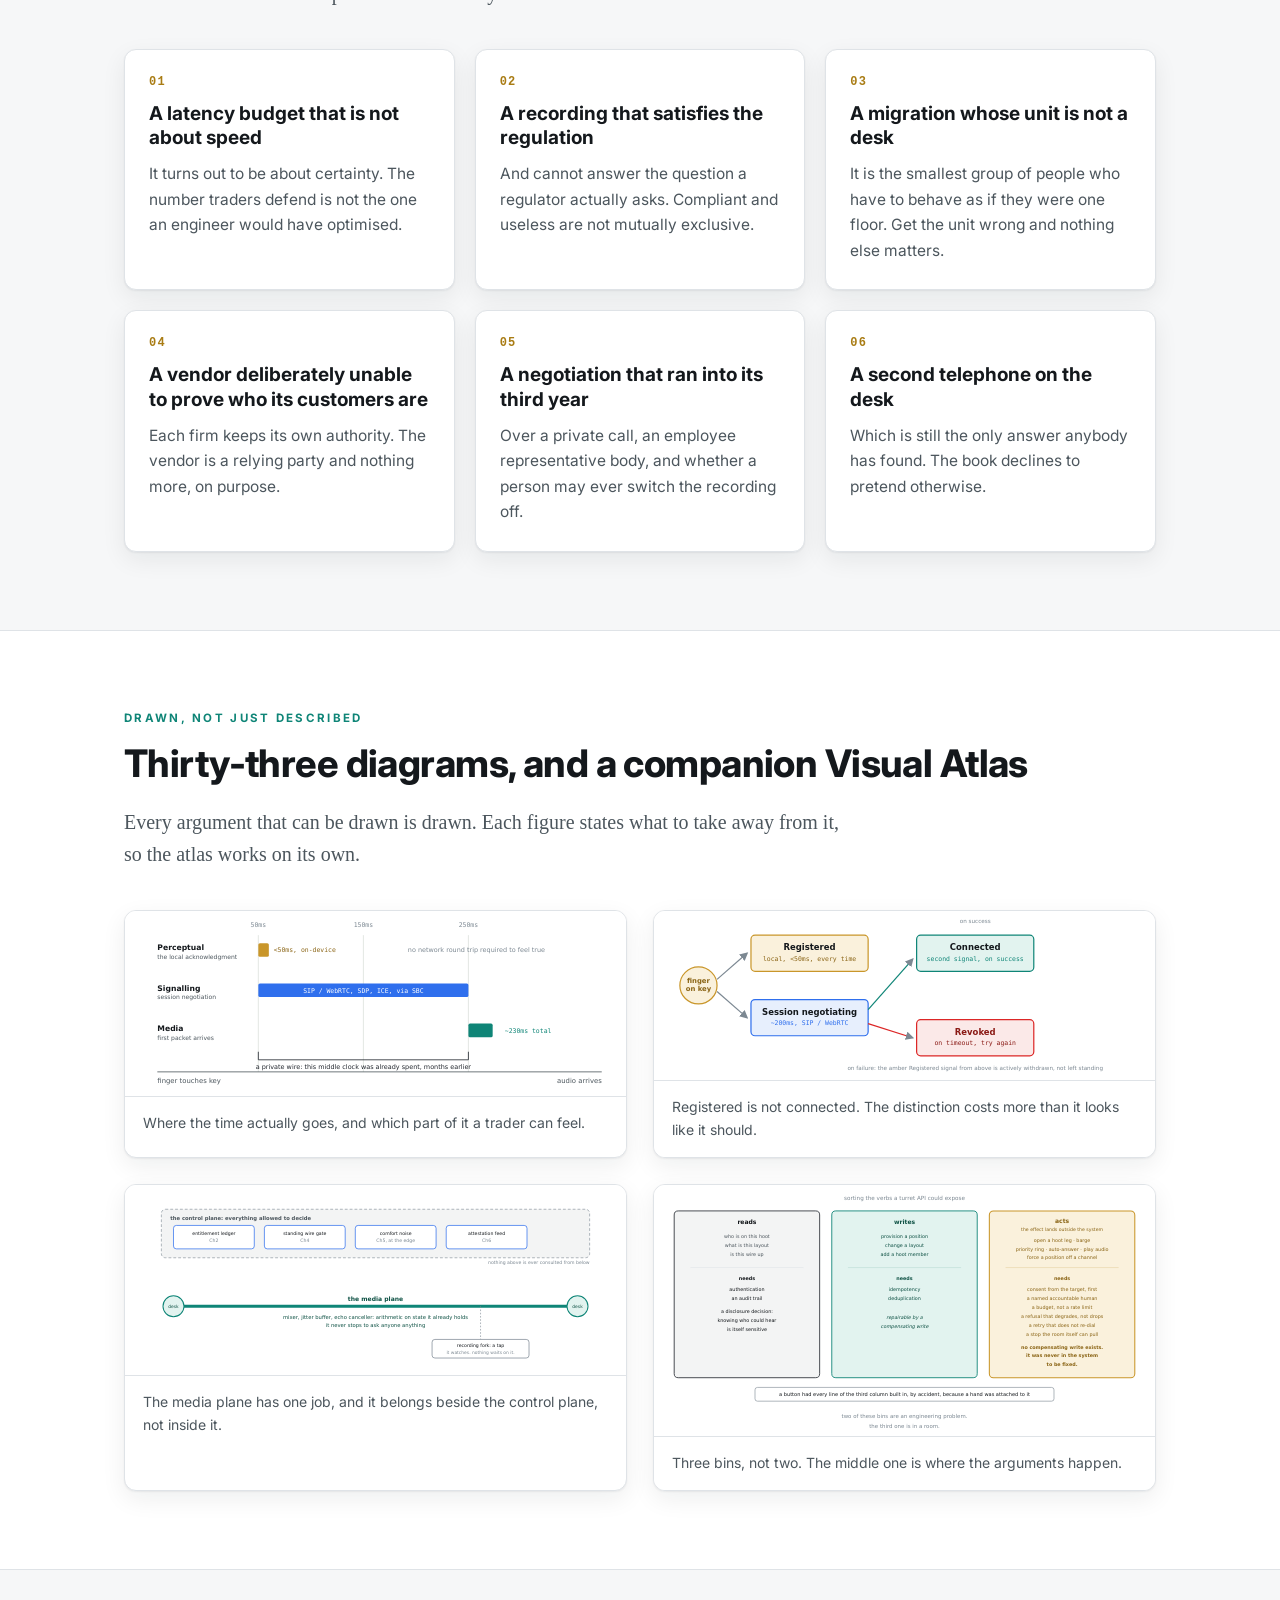
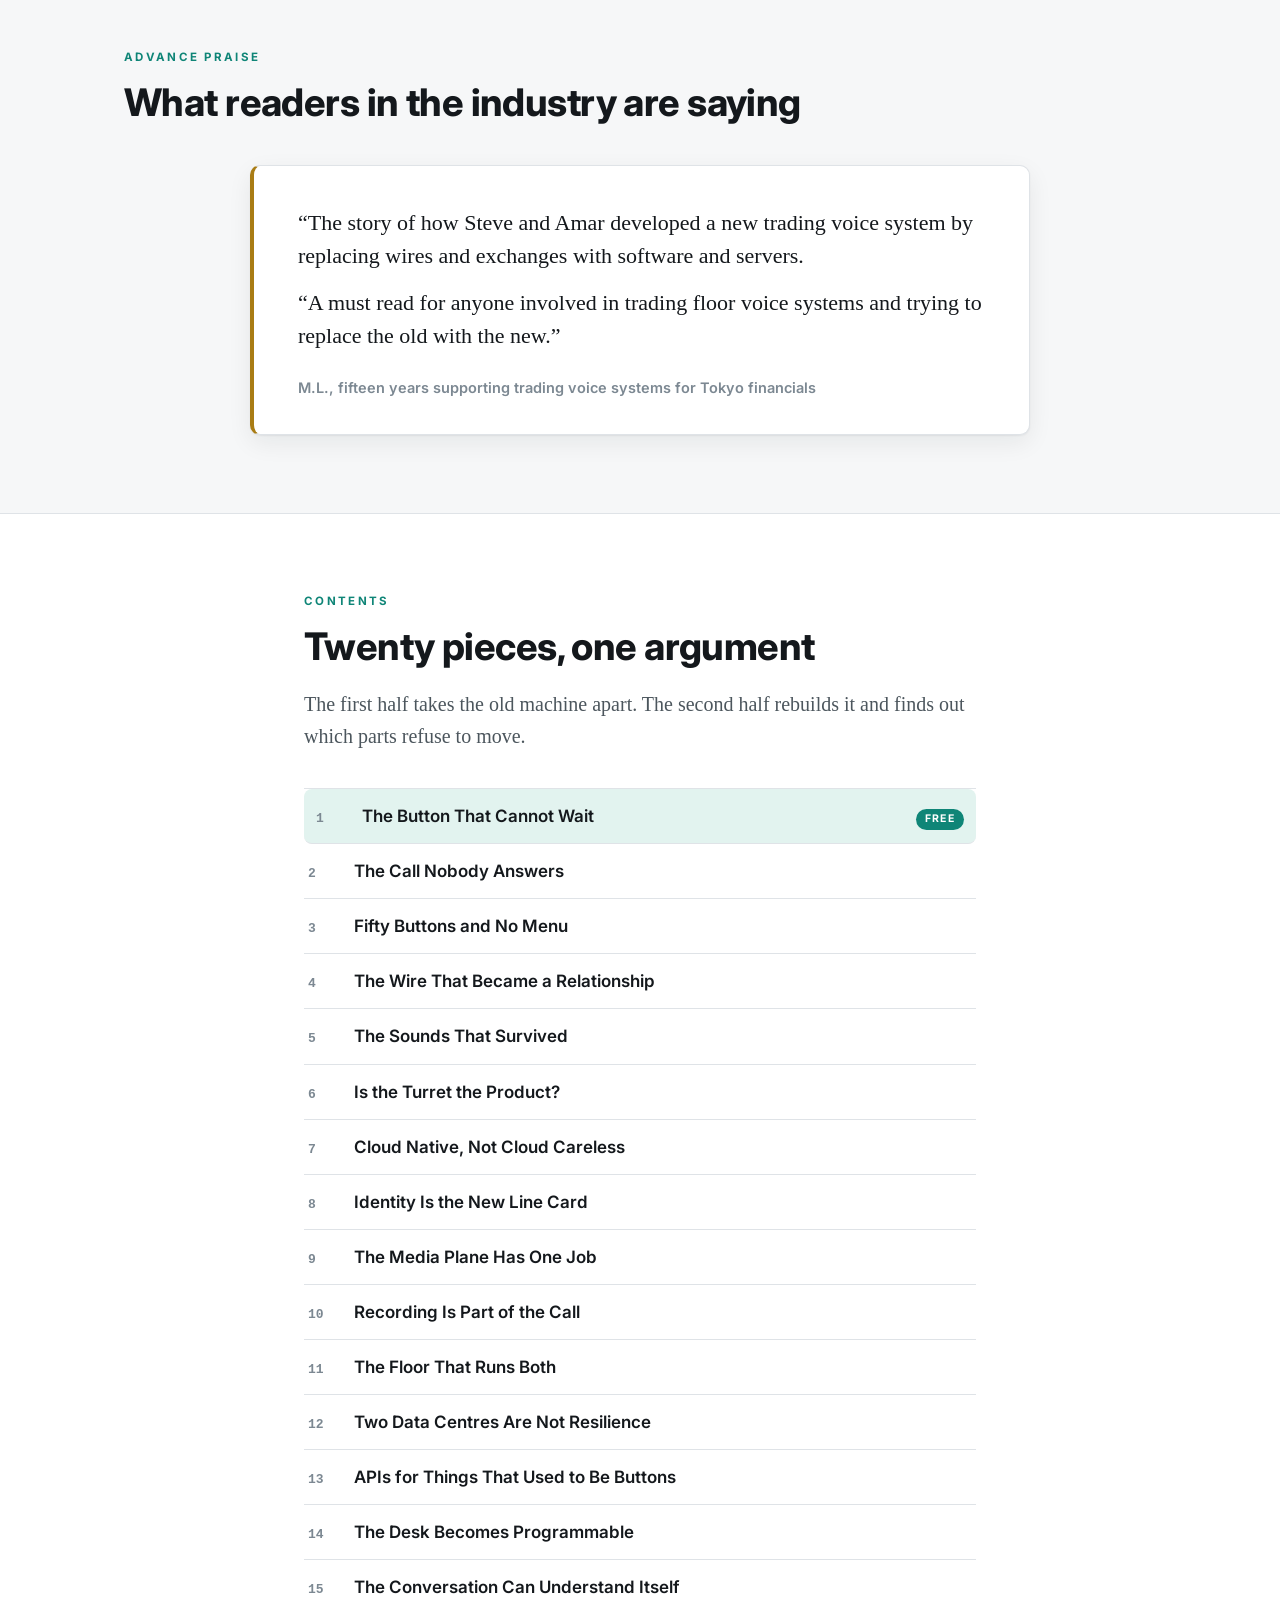
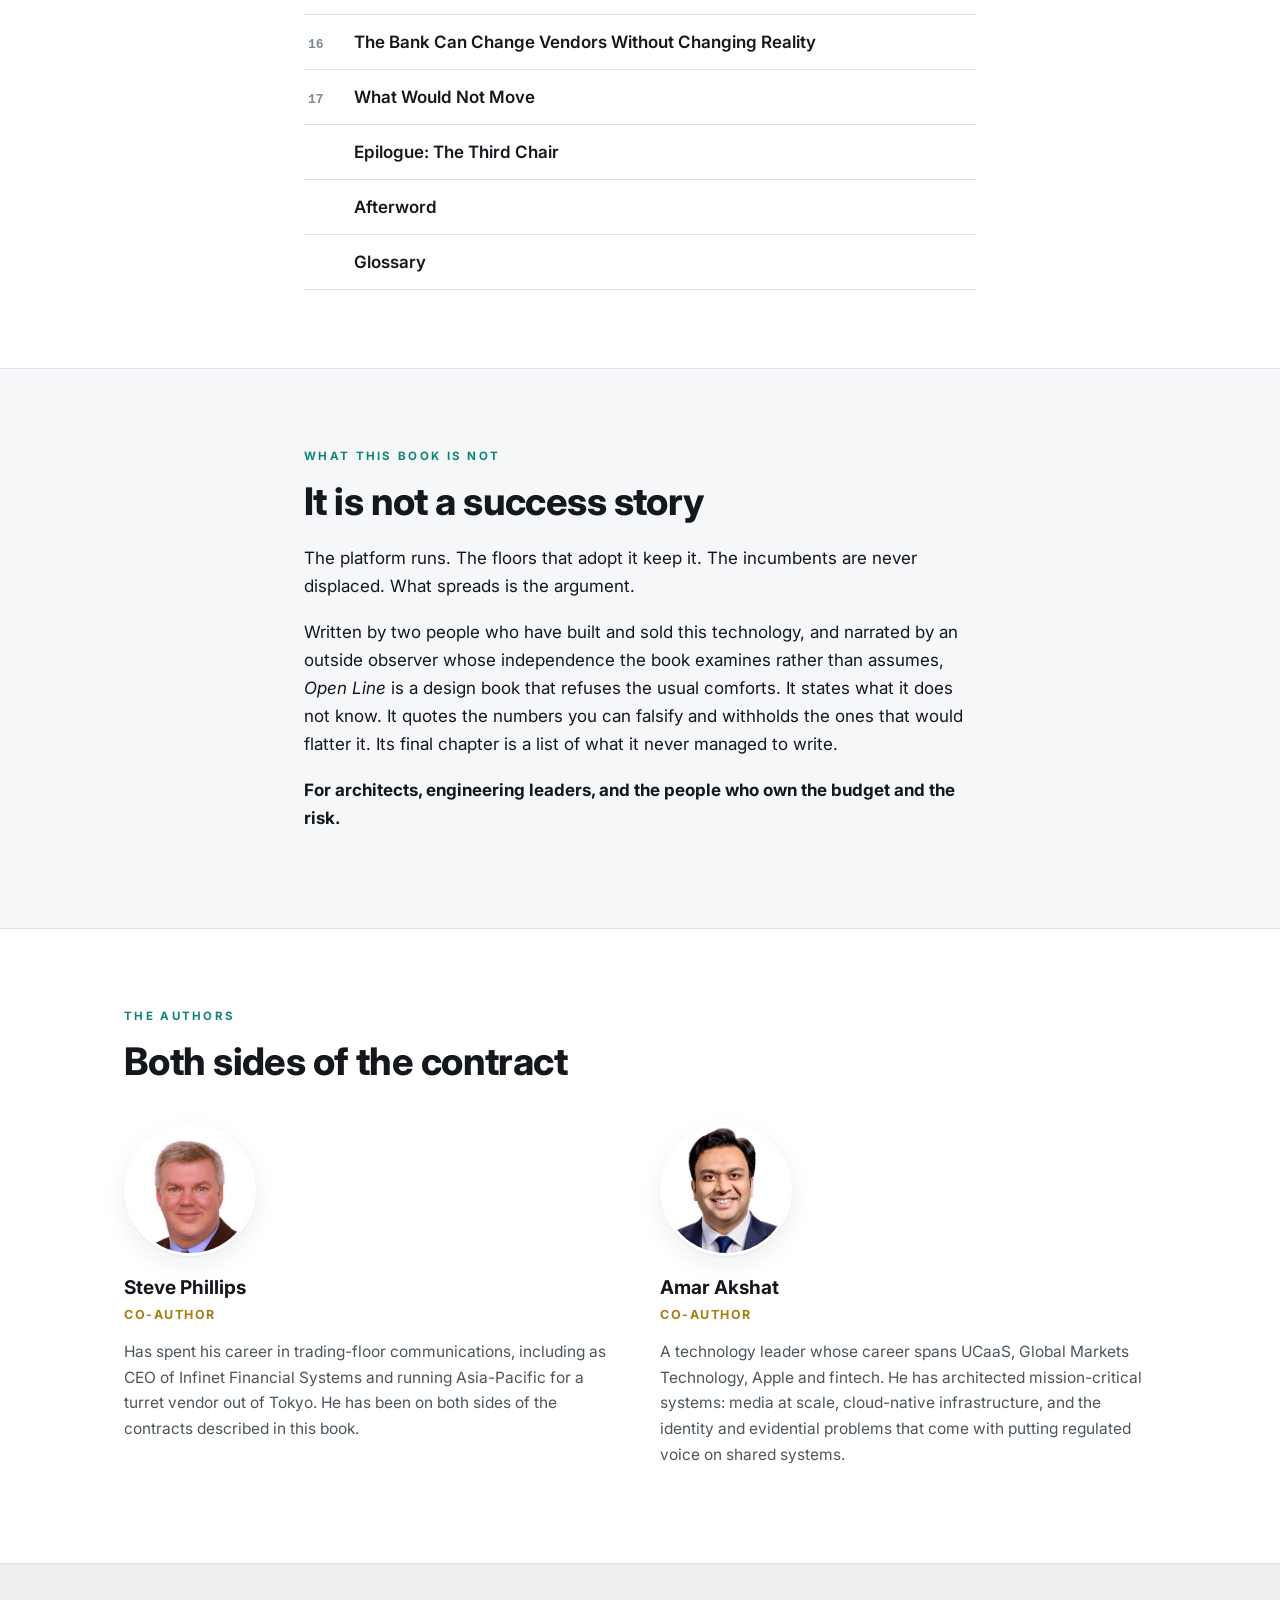
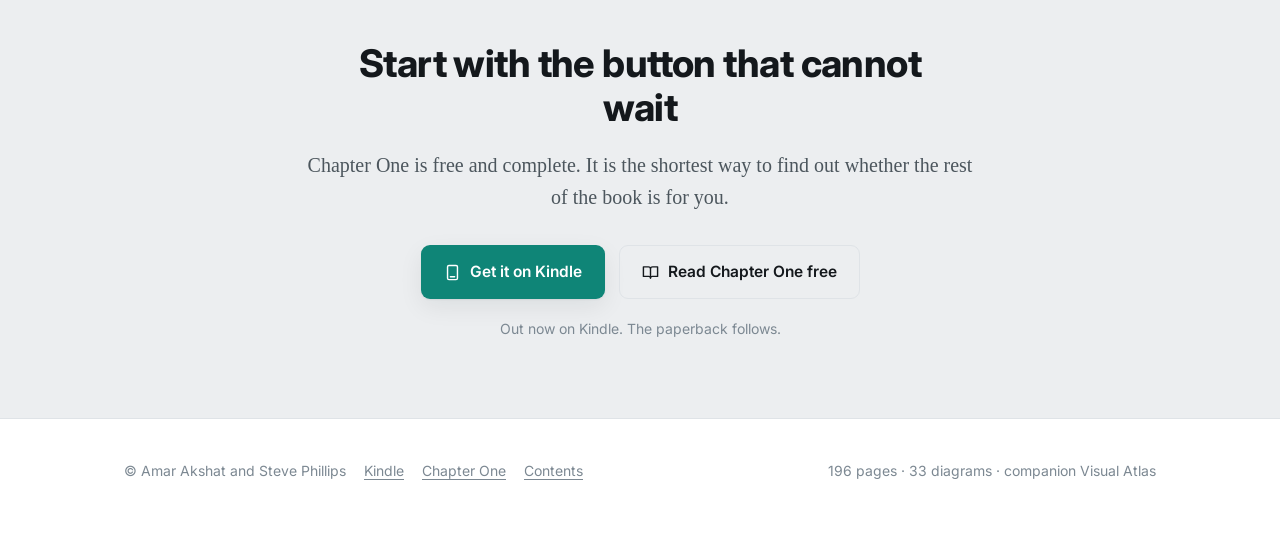
==== commit 32d96583: "Add the Kindle edition link now that the book is live" ====
--- a/index.html
+++ b/index.html
@@ -46,8 +46,13 @@
     { "@type": "Person", "name": "Amar Akshat" },
     { "@type": "Person", "name": "Steve Phillips" }
   ],
-  "bookFormat": "https://schema.org/Paperback",
+  "bookFormat": "https://schema.org/EBook",
   "numberOfPages": 196,
+  "offers": {
+    "@type": "Offer",
+    "url": "https://www.amazon.com/Open-Line-Rebuilding-trading-floor-Kubernetes-ebook/dp/B0HHG6NGFH/",
+    "availability": "https://schema.org/InStock"
+  },
   "inLanguage": "en",
   "genre": "Software architecture",
   "url": "https://amarshat.github.io/open-line/",
@@ -66,6 +71,7 @@
       <a href="#contents" class="hide-sm">Contents</a>
       <a href="#authors" class="hide-sm">Authors</a>
       <a href="read/">Read Chapter One</a>
+      <a class="nav-buy" href="https://www.amazon.com/Open-Line-Rebuilding-trading-floor-Kubernetes-ebook/dp/B0HHG6NGFH/" target="_blank" rel="noopener">Kindle</a>
       <button class="themer" id="themer" type="button" aria-label="Switch between light and dark theme">
         <svg class="i-moon" viewBox="0 0 24 24" fill="none" stroke="currentColor" stroke-width="2" stroke-linecap="round" stroke-linejoin="round" aria-hidden="true"><path d="M21 12.79A9 9 0 1 1 11.21 3 7 7 0 0 0 21 12.79z"/></svg>
         <svg class="i-sun" viewBox="0 0 24 24" fill="none" stroke="currentColor" stroke-width="2" stroke-linecap="round" stroke-linejoin="round" aria-hidden="true"><circle cx="12" cy="12" r="4.2"/><path d="M12 2v2M12 20v2M4.9 4.9l1.4 1.4M17.7 17.7l1.4 1.4M2 12h2M20 12h2M4.9 19.1l1.4-1.4M17.7 6.3l1.4-1.4"/></svg>
@@ -82,13 +88,16 @@
       <p class="sub">Rebuilding trading-floor voice on WebRTC and Kubernetes, and the invariants that would not move.</p>
       <p class="byline">Amar Akshat &nbsp;&middot;&nbsp; Steve Phillips</p>
       <div class="cta-row">
-        <a class="btn btn-primary" href="read/">
+        <a class="btn btn-primary" href="https://www.amazon.com/Open-Line-Rebuilding-trading-floor-Kubernetes-ebook/dp/B0HHG6NGFH/" target="_blank" rel="noopener">
+          <svg viewBox="0 0 24 24" width="17" height="17" fill="none" stroke="currentColor" stroke-width="2" stroke-linecap="round" stroke-linejoin="round" aria-hidden="true"><rect x="5" y="2" width="14" height="20" rx="2"/><path d="M9 18h6"/></svg>
+          Get it on Kindle
+        </a>
+        <a class="btn btn-ghost" href="read/">
           <svg viewBox="0 0 24 24" width="17" height="17" fill="none" stroke="currentColor" stroke-width="2" stroke-linecap="round" stroke-linejoin="round" aria-hidden="true"><path d="M2 4h7a3 3 0 0 1 3 3v13a2.5 2.5 0 0 0-2.5-2.5H2zM22 4h-7a3 3 0 0 0-3 3v13a2.5 2.5 0 0 1 2.5-2.5H22z"/></svg>
           Read Chapter One free
         </a>
-        <a class="btn btn-ghost" href="#book">What it is</a>
-      </div>
-      <p class="cta-note">2,200 words, no email required. 196 pages and 33 diagrams in full.</p>
+      </div>
+      <p class="cta-note">Chapter One is 2,200 words and needs no email. The book is 196 pages and 33 diagrams.</p>
     </div>
     <div class="hero-art">
       <img src="assets/cover.png" width="1200" height="1800"
@@ -271,18 +280,23 @@
     <h2>Start with the button that cannot wait</h2>
     <p class="lede">Chapter One is free and complete. It is the shortest way to find out whether the rest of the book is for you.</p>
     <div class="cta-row">
-      <a class="btn btn-primary" href="read/">
+      <a class="btn btn-primary" href="https://www.amazon.com/Open-Line-Rebuilding-trading-floor-Kubernetes-ebook/dp/B0HHG6NGFH/" target="_blank" rel="noopener">
+        <svg viewBox="0 0 24 24" width="17" height="17" fill="none" stroke="currentColor" stroke-width="2" stroke-linecap="round" stroke-linejoin="round" aria-hidden="true"><rect x="5" y="2" width="14" height="20" rx="2"/><path d="M9 18h6"/></svg>
+        Get it on Kindle
+      </a>
+      <a class="btn btn-ghost" href="read/">
         <svg viewBox="0 0 24 24" width="17" height="17" fill="none" stroke="currentColor" stroke-width="2" stroke-linecap="round" stroke-linejoin="round" aria-hidden="true"><path d="M2 4h7a3 3 0 0 1 3 3v13a2.5 2.5 0 0 0-2.5-2.5H2zM22 4h-7a3 3 0 0 0-3 3v13a2.5 2.5 0 0 1 2.5-2.5H22z"/></svg>
         Read Chapter One free
       </a>
     </div>
-    <p class="cta-note">Paperback and Kindle editions are on the way. This page will carry the links when they exist.</p>
+    <p class="cta-note">Out now on Kindle. The paperback follows.</p>
   </div>
 </section>
 
 <footer class="site">
   <div class="wrap fl">
     <span>&copy; Amar Akshat and Steve Phillips</span>
+    <a href="https://www.amazon.com/Open-Line-Rebuilding-trading-floor-Kubernetes-ebook/dp/B0HHG6NGFH/" target="_blank" rel="noopener">Kindle</a>
     <a href="read/">Chapter One</a>
     <a href="#contents">Contents</a>
     <span class="sp">196 pages &middot; 33 diagrams &middot; companion Visual Atlas</span>
--- a/assets/style.css
+++ b/assets/style.css
@@ -105,6 +105,11 @@
   color: var(--ink-soft); text-decoration: none; font-size: 14.5px;
 }
 .nav-links a:hover { color: var(--ink); }
+.nav-links a.nav-buy {
+  color: var(--teal); font-weight: 600; border: 1px solid var(--teal);
+  padding: 6px 13px; border-radius: 7px;
+}
+.nav-links a.nav-buy:hover { background: var(--teal); color: #fff; }
 @media (max-width: 720px) { .nav-links a.hide-sm { display: none; } }
 
 .themer {
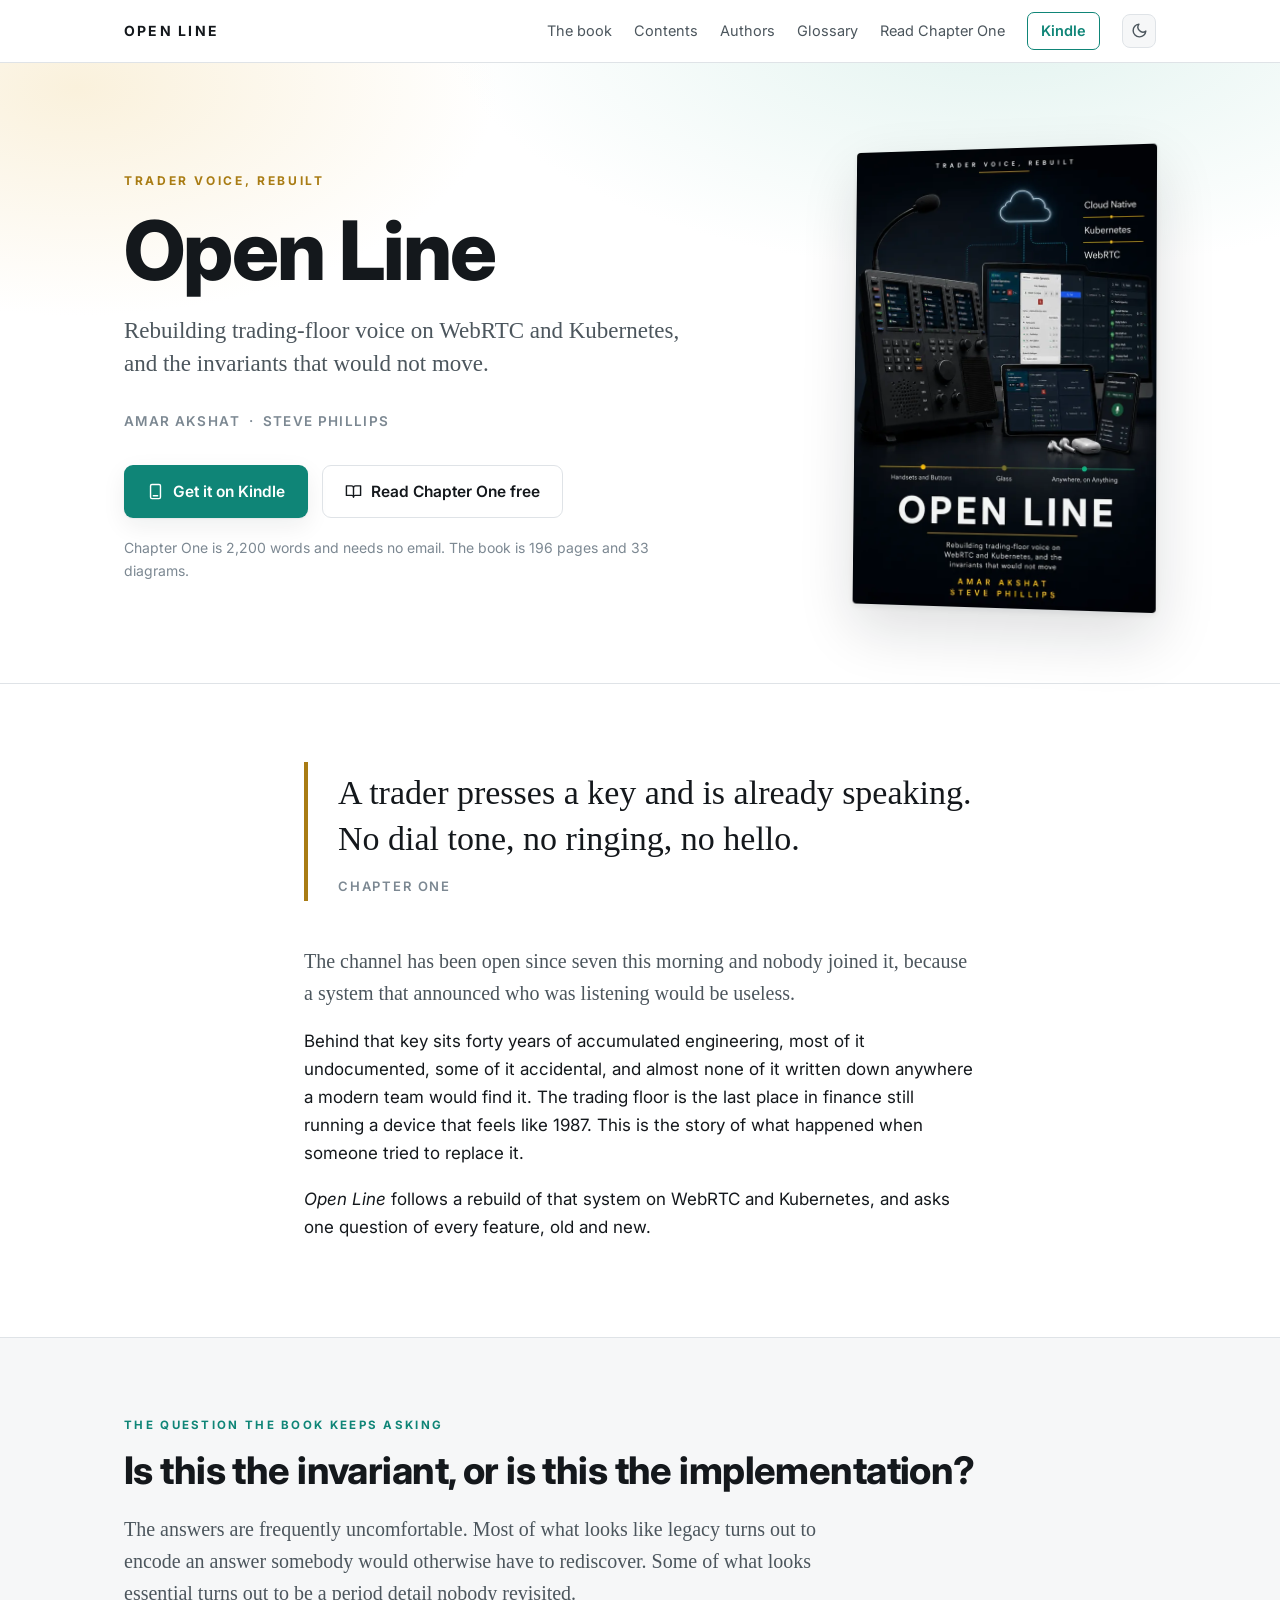
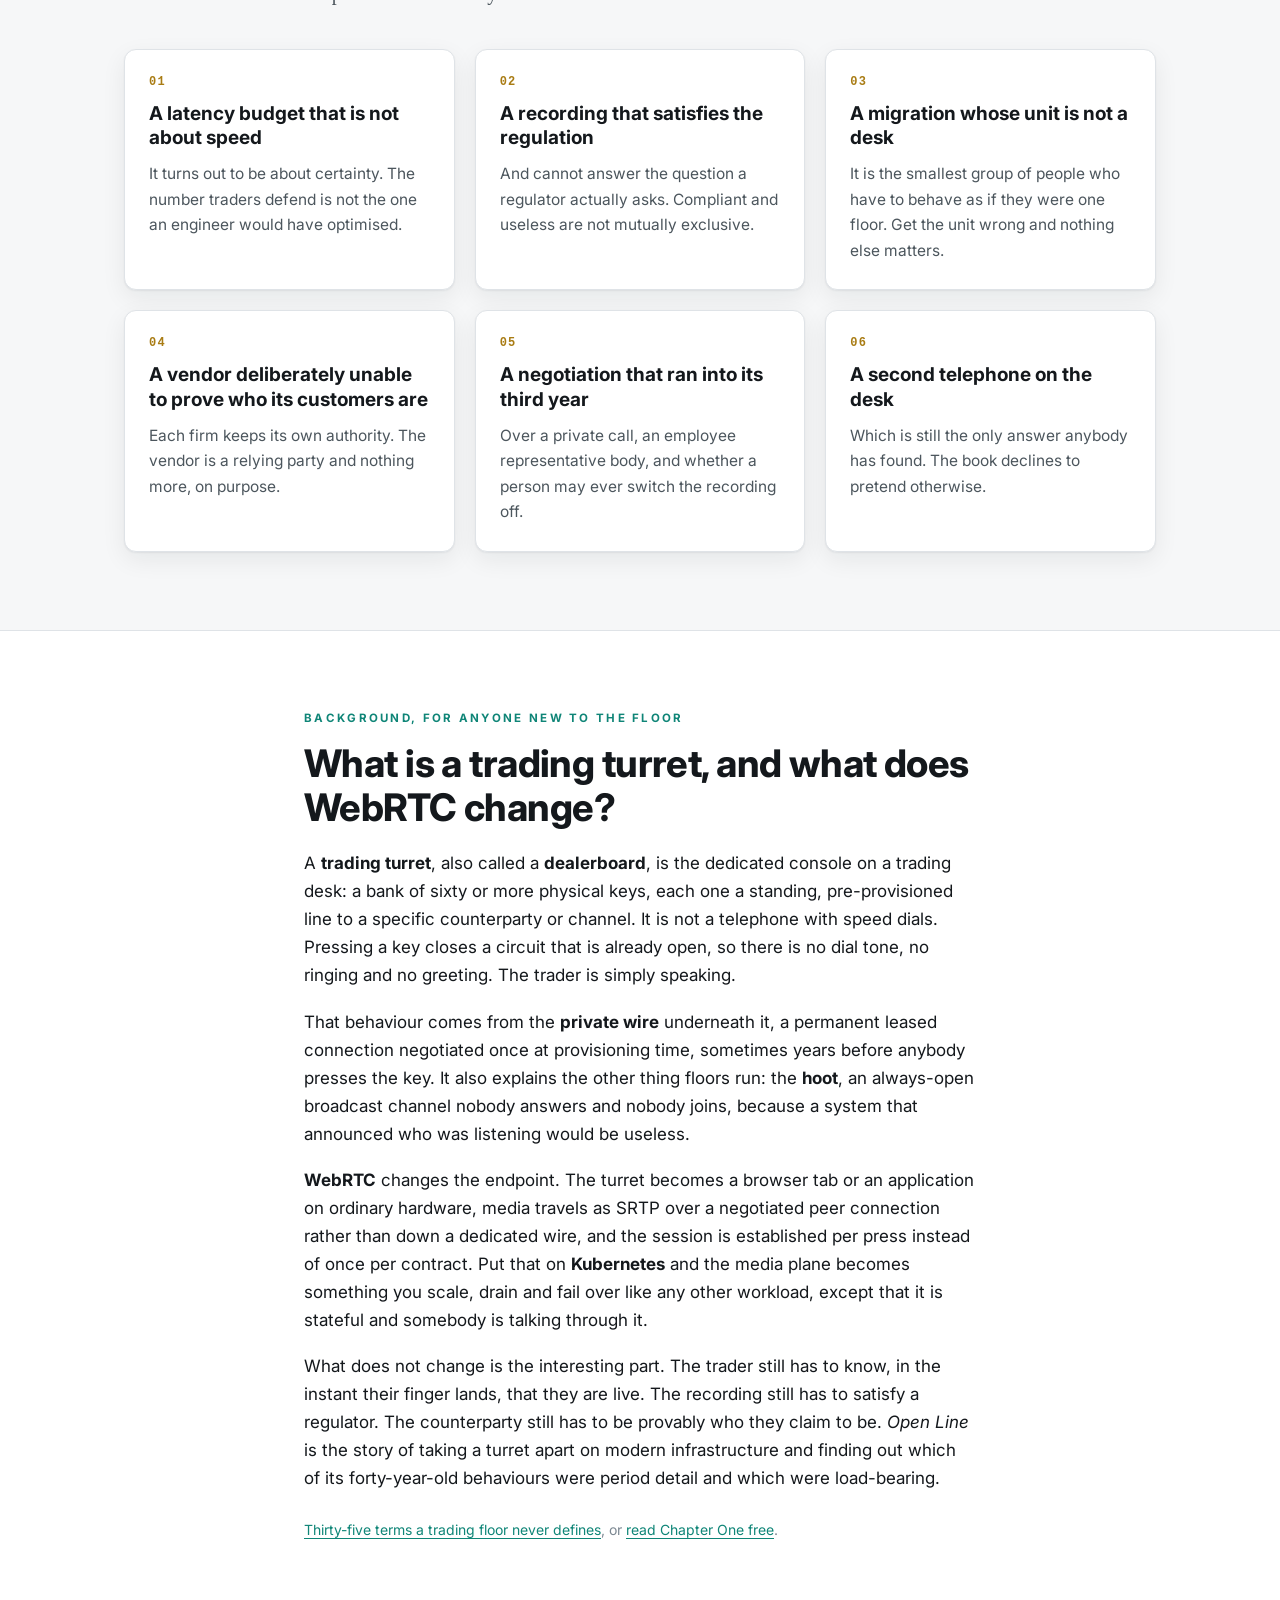
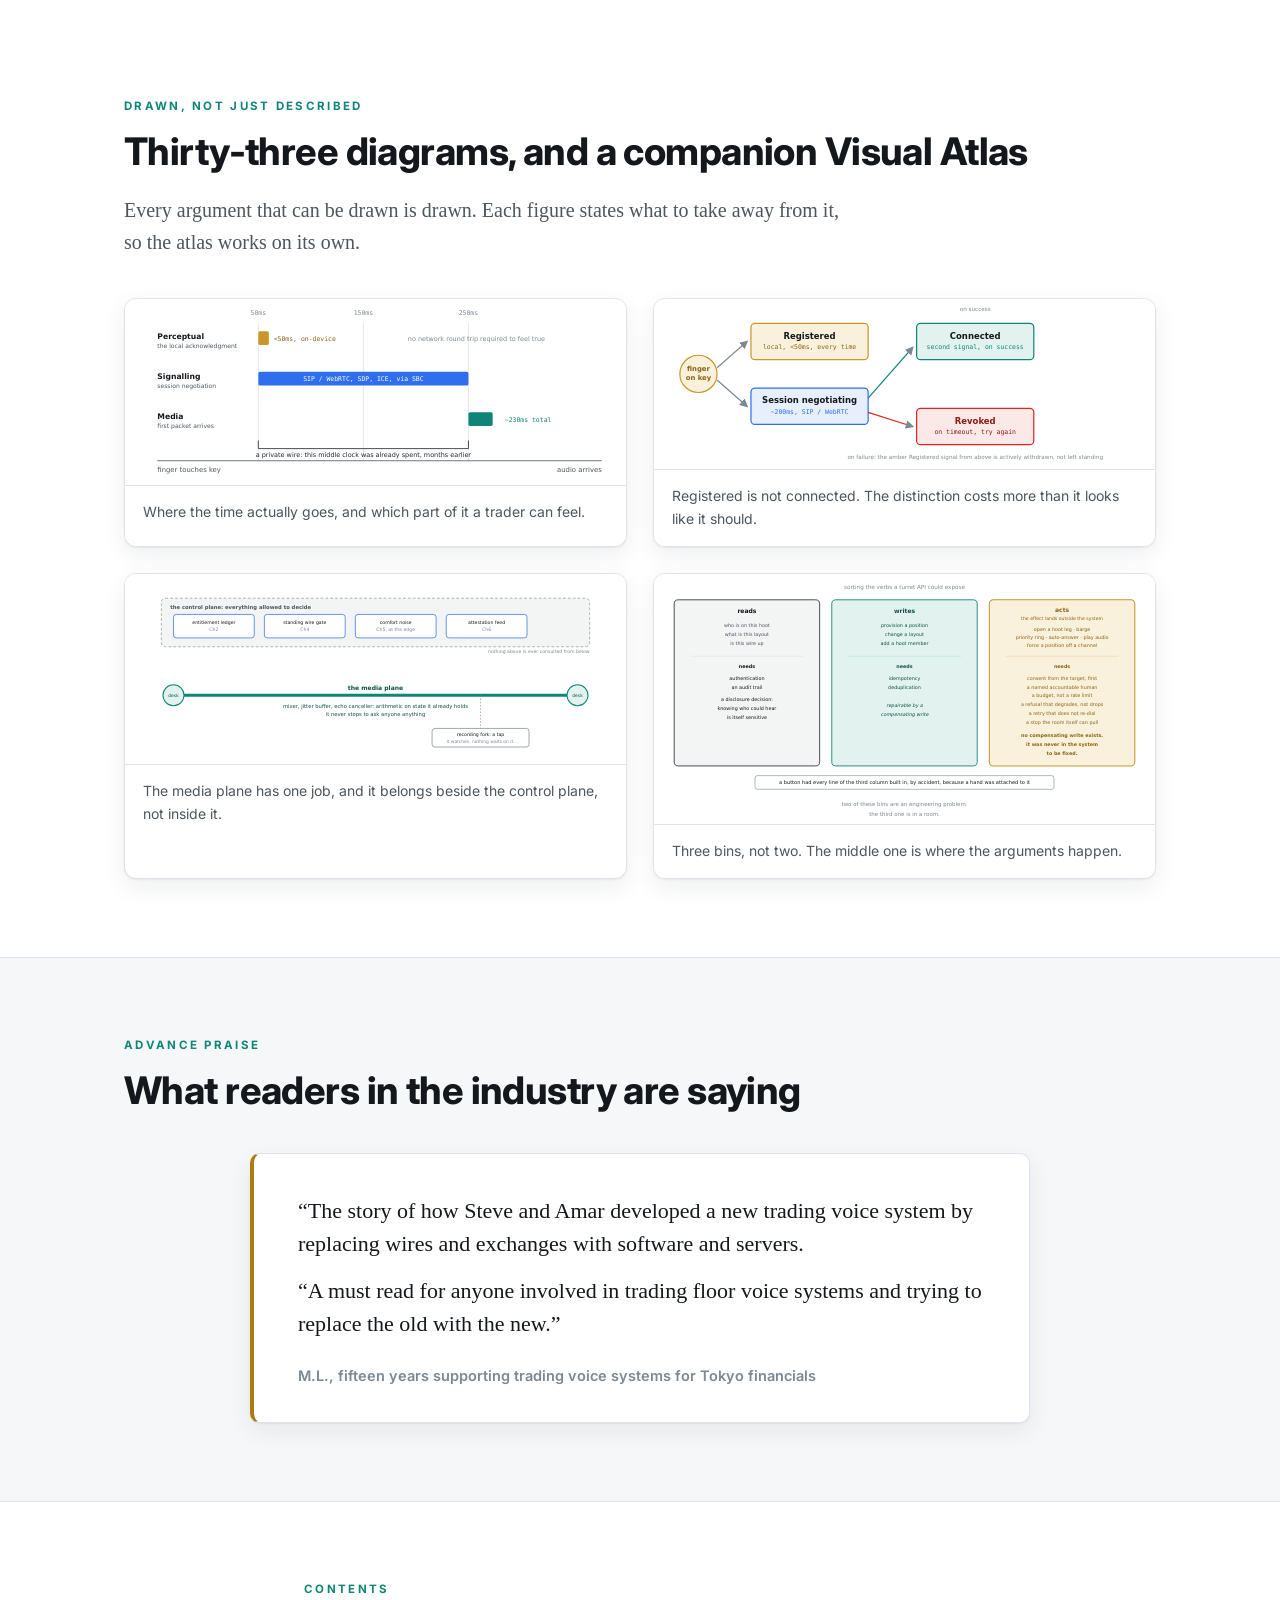
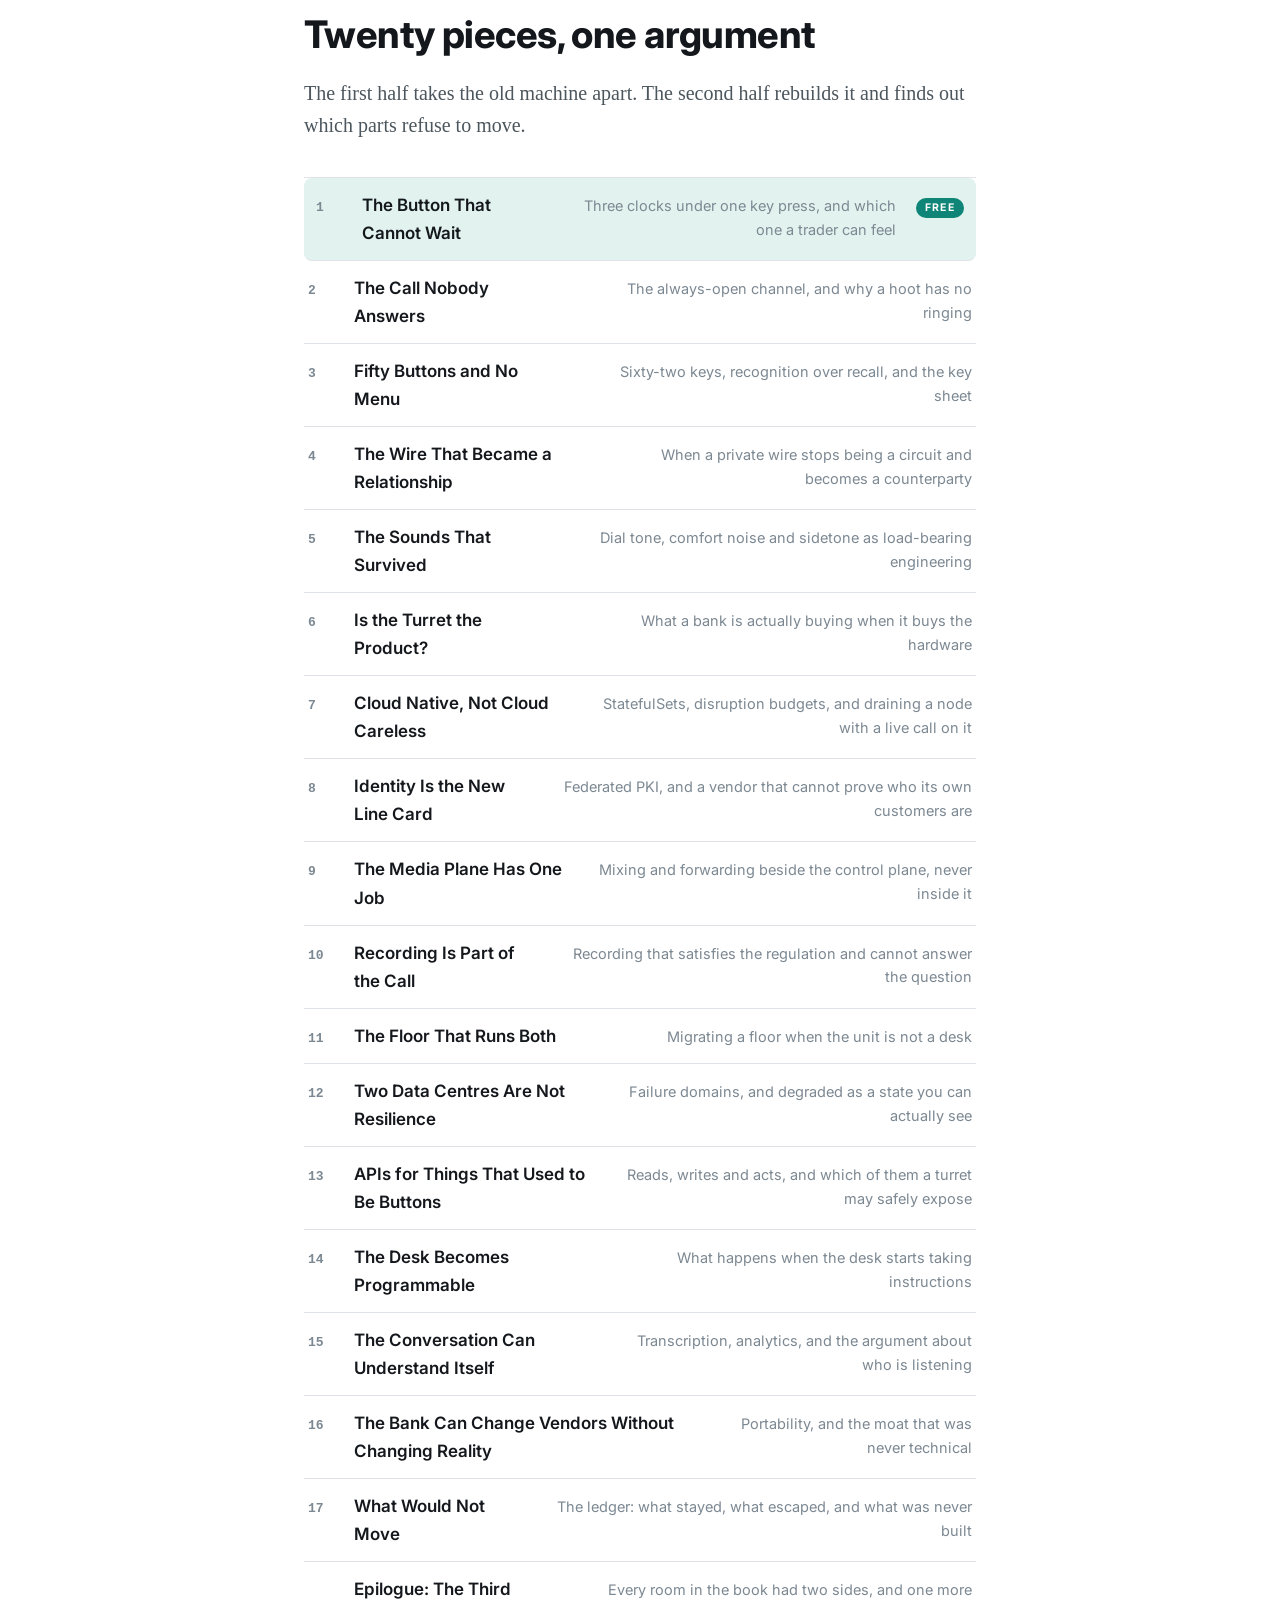
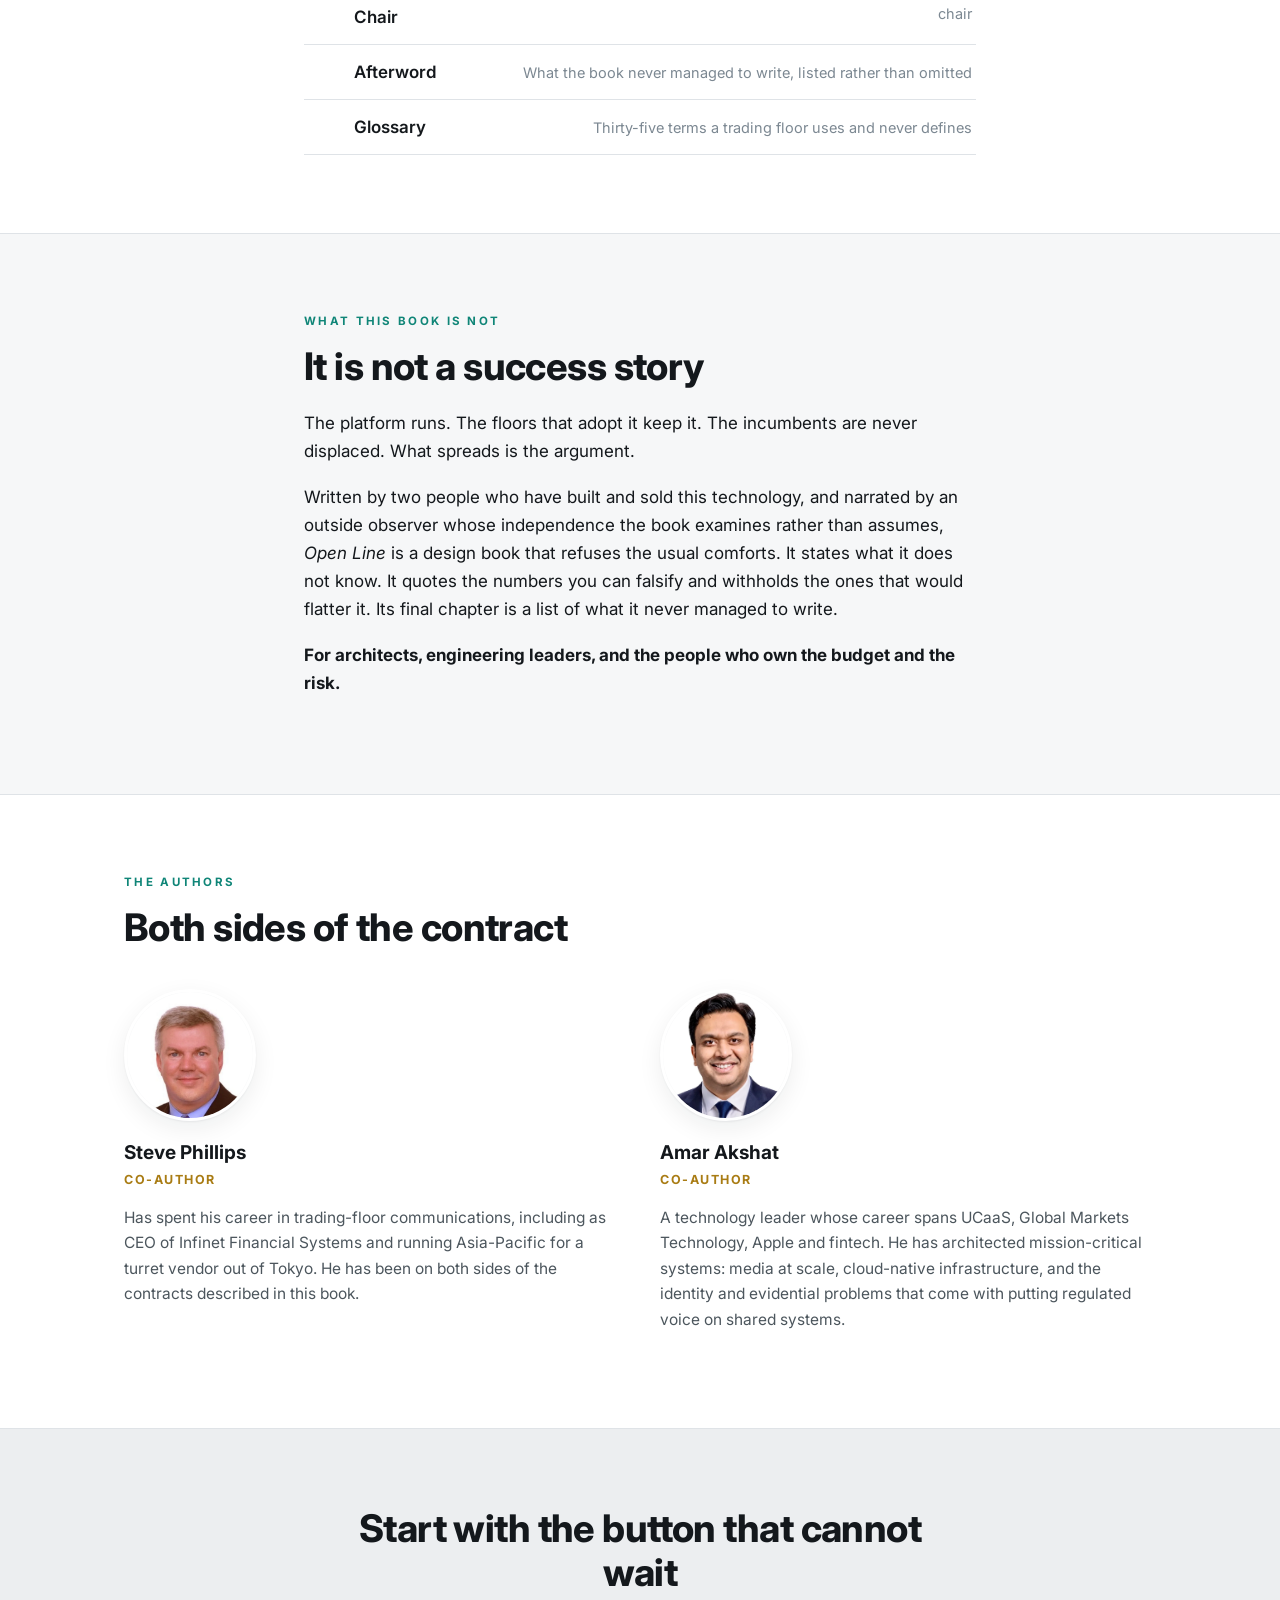
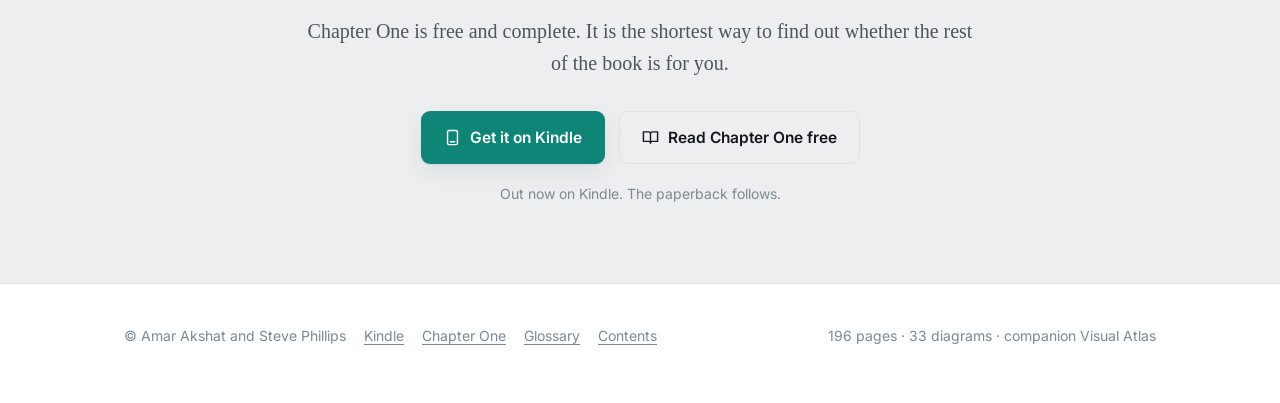
==== commit 53867928: "Glossary page, turret explainer, and a pass on performance and metadata" ====
--- a/index.html
+++ b/index.html
@@ -3,33 +3,39 @@
 <head>
 <meta charset="utf-8">
 <meta name="viewport" content="width=device-width, initial-scale=1">
-<title>Open Line — Rebuilding trading-floor voice on WebRTC and Kubernetes</title>
-<meta name="description" content="A trader presses a key and is already speaking. Open Line is the story of rebuilding that system on WebRTC and Kubernetes, and of one question asked of every feature: is this the invariant, or is this the implementation? Read Chapter One free.">
-<link rel="canonical" href="https://amarshat.github.io/open-line/">
+<title>Open Line: The Story of Trader Voice on Modern Technology</title>
+<meta name="description" content="A trader presses a key and is already speaking. The story of trader voice rebuilt on WebRTC and Kubernetes, and the invariants that would not move. Read Chapter One free.">
+<link rel="canonical" href="https://tradervoice-book.press/">
 
 <meta property="og:type" content="book">
+<meta property="og:locale" content="en_GB">
 <meta property="og:site_name" content="Open Line">
-<meta property="og:title" content="Open Line">
+<meta property="og:title" content="Open Line: The Story of Trader Voice on Modern Technology">
 <meta property="og:description" content="A trader presses a key and is already speaking. No dial tone, no ringing, no hello. The story of rebuilding trading-floor voice on WebRTC and Kubernetes, and the invariants that would not move.">
-<meta property="og:url" content="https://amarshat.github.io/open-line/">
-<meta property="og:image" content="https://amarshat.github.io/open-line/assets/og.png">
+<meta property="og:url" content="https://tradervoice-book.press/">
+<meta property="og:image" content="https://tradervoice-book.press/assets/og.jpg">
+<meta property="og:image:type" content="image/jpeg">
 <meta property="og:image:width" content="1200">
 <meta property="og:image:height" content="630">
 <meta property="og:image:alt" content="Open Line: rebuilding trading-floor voice on WebRTC and Kubernetes, by Amar Akshat and Steve Phillips.">
 <meta property="book:author" content="Amar Akshat">
 <meta property="book:author" content="Steve Phillips">
 <meta name="twitter:card" content="summary_large_image">
-<meta name="twitter:title" content="Open Line">
+<meta name="twitter:title" content="Open Line: The Story of Trader Voice on Modern Technology">
 <meta name="twitter:description" content="A trader presses a key and is already speaking. Rebuilding trading-floor voice on WebRTC and Kubernetes, and the invariants that would not move.">
-<meta name="twitter:image" content="https://amarshat.github.io/open-line/assets/og.png">
+<meta name="twitter:image" content="https://tradervoice-book.press/assets/og.jpg">
 <meta name="theme-color" content="#ffffff" media="(prefers-color-scheme: light)">
 <meta name="theme-color" content="#0d1117" media="(prefers-color-scheme: dark)">
 
 <link rel="icon" href="assets/favicon.svg" type="image/svg+xml">
+<link rel="apple-touch-icon" href="assets/apple-touch-icon.png">
+<link rel="manifest" href="site.webmanifest">
+<link rel="preload" as="image" href="assets/cover.webp" type="image/webp" fetchpriority="high">
+<link rel="stylesheet" href="assets/style.css">
 <link rel="preconnect" href="https://fonts.googleapis.com">
 <link rel="preconnect" href="https://fonts.gstatic.com" crossorigin>
-<link href="https://fonts.googleapis.com/css2?family=Inter:wght@400;600;700;800&display=swap" rel="stylesheet">
-<link rel="stylesheet" href="assets/style.css">
+<link rel="stylesheet" href="https://fonts.googleapis.com/css2?family=Inter:wght@400;600;700;800&display=swap" media="print" onload="this.media='all'">
+<noscript><link rel="stylesheet" href="https://fonts.googleapis.com/css2?family=Inter:wght@400;600;700;800&display=swap"></noscript>
 <script>
   (function () {
     var t = localStorage.getItem('ol-theme');
@@ -55,8 +61,8 @@
   },
   "inLanguage": "en",
   "genre": "Software architecture",
-  "url": "https://amarshat.github.io/open-line/",
-  "image": "https://amarshat.github.io/open-line/assets/og.png",
+  "url": "https://tradervoice-book.press/",
+  "image": "https://tradervoice-book.press/assets/og.jpg",
   "description": "The trading floor is the last place in finance still running a device that feels like 1987. This is the story of what happened when someone tried to replace it."
 }
 </script>
@@ -70,6 +76,7 @@
       <a href="#book" class="hide-sm">The book</a>
       <a href="#contents" class="hide-sm">Contents</a>
       <a href="#authors" class="hide-sm">Authors</a>
+      <a href="glossary/" class="hide-sm">Glossary</a>
       <a href="read/">Read Chapter One</a>
       <a class="nav-buy" href="https://www.amazon.com/Open-Line-Rebuilding-trading-floor-Kubernetes-ebook/dp/B0HHG6NGFH/" target="_blank" rel="noopener">Kindle</a>
       <button class="themer" id="themer" type="button" aria-label="Switch between light and dark theme">
@@ -100,8 +107,8 @@
       <p class="cta-note">Chapter One is 2,200 words and needs no email. The book is 196 pages and 33 diagrams.</p>
     </div>
     <div class="hero-art">
-      <img src="assets/cover.png" width="1200" height="1800"
-           alt="Cover of Open Line: a trading-floor turret and its descendants, from physical buttons to software.">
+      <img src="assets/cover.webp" width="613" height="920" fetchpriority="high" decoding="async"
+           alt="Cover of Open Line: a trading-floor turret beside the screens, tablet and phone that replaced it.">
     </div>
   </div>
 </header>
@@ -157,6 +164,18 @@
         <p>Which is still the only answer anybody has found. The book declines to pretend otherwise.</p>
       </div>
     </div>
+  </div>
+</section>
+
+<section id="what-is-a-turret">
+  <div class="wrap narrow">
+    <p class="eyebrow">Background, for anyone new to the floor</p>
+    <h2>What is a trading turret, and what does WebRTC change?</h2>
+    <p>A <strong>trading turret</strong>, also called a <strong>dealerboard</strong>, is the dedicated console on a trading desk: a bank of sixty or more physical keys, each one a standing, pre-provisioned line to a specific counterparty or channel. It is not a telephone with speed dials. Pressing a key closes a circuit that is already open, so there is no dial tone, no ringing and no greeting. The trader is simply speaking.</p>
+    <p>That behaviour comes from the <strong>private wire</strong> underneath it, a permanent leased connection negotiated once at provisioning time, sometimes years before anybody presses the key. It also explains the other thing floors run: the <strong>hoot</strong>, an always-open broadcast channel nobody answers and nobody joins, because a system that announced who was listening would be useless.</p>
+    <p><strong>WebRTC</strong> changes the endpoint. The turret becomes a browser tab or an application on ordinary hardware, media travels as SRTP over a negotiated peer connection rather than down a dedicated wire, and the session is established per press instead of once per contract. Put that on <strong>Kubernetes</strong> and the media plane becomes something you scale, drain and fail over like any other workload, except that it is stateful and somebody is talking through it.</p>
+    <p>What does not change is the interesting part. The trader still has to know, in the instant their finger lands, that they are live. The recording still has to satisfy a regulator. The counterparty still has to be provably who they claim to be. <em>Open Line</em> is the story of taking a turret apart on modern infrastructure and finding out which of its forty-year-old behaviours were period detail and which were load-bearing.</p>
+    <p class="cta-note" style="margin-top:26px"><a href="glossary/">Thirty-five terms a trading floor never defines</a>, or <a href="read/">read Chapter One free</a>.</p>
   </div>
 </section>
 
@@ -219,27 +238,28 @@
       <div class="toc-row free">
         <span class="num">1</span>
         <span class="nm"><a href="read/" style="text-decoration:none;color:inherit">The Button That Cannot Wait</a></span>
+        <span class="bl">Three clocks under one key press, and which one a trader can feel</span>
         <span class="free-tag">Free</span>
       </div>
-      <div class="toc-row"><span class="num">2</span><span class="nm">The Call Nobody Answers</span></div>
-      <div class="toc-row"><span class="num">3</span><span class="nm">Fifty Buttons and No Menu</span></div>
-      <div class="toc-row"><span class="num">4</span><span class="nm">The Wire That Became a Relationship</span></div>
-      <div class="toc-row"><span class="num">5</span><span class="nm">The Sounds That Survived</span></div>
-      <div class="toc-row"><span class="num">6</span><span class="nm">Is the Turret the Product?</span></div>
-      <div class="toc-row"><span class="num">7</span><span class="nm">Cloud Native, Not Cloud Careless</span></div>
-      <div class="toc-row"><span class="num">8</span><span class="nm">Identity Is the New Line Card</span></div>
-      <div class="toc-row"><span class="num">9</span><span class="nm">The Media Plane Has One Job</span></div>
-      <div class="toc-row"><span class="num">10</span><span class="nm">Recording Is Part of the Call</span></div>
-      <div class="toc-row"><span class="num">11</span><span class="nm">The Floor That Runs Both</span></div>
-      <div class="toc-row"><span class="num">12</span><span class="nm">Two Data Centres Are Not Resilience</span></div>
-      <div class="toc-row"><span class="num">13</span><span class="nm">APIs for Things That Used to Be Buttons</span></div>
-      <div class="toc-row"><span class="num">14</span><span class="nm">The Desk Becomes Programmable</span></div>
-      <div class="toc-row"><span class="num">15</span><span class="nm">The Conversation Can Understand Itself</span></div>
-      <div class="toc-row"><span class="num">16</span><span class="nm">The Bank Can Change Vendors Without Changing Reality</span></div>
-      <div class="toc-row"><span class="num">17</span><span class="nm">What Would Not Move</span></div>
-      <div class="toc-row"><span class="num">&nbsp;</span><span class="nm">Epilogue: The Third Chair</span></div>
-      <div class="toc-row"><span class="num">&nbsp;</span><span class="nm">Afterword</span></div>
-      <div class="toc-row"><span class="num">&nbsp;</span><span class="nm">Glossary</span></div>
+      <div class="toc-row"><span class="num">2</span><span class="nm">The Call Nobody Answers</span><span class="bl">The always-open channel, and why a hoot has no ringing</span></div>
+      <div class="toc-row"><span class="num">3</span><span class="nm">Fifty Buttons and No Menu</span><span class="bl">Sixty-two keys, recognition over recall, and the key sheet</span></div>
+      <div class="toc-row"><span class="num">4</span><span class="nm">The Wire That Became a Relationship</span><span class="bl">When a private wire stops being a circuit and becomes a counterparty</span></div>
+      <div class="toc-row"><span class="num">5</span><span class="nm">The Sounds That Survived</span><span class="bl">Dial tone, comfort noise and sidetone as load-bearing engineering</span></div>
+      <div class="toc-row"><span class="num">6</span><span class="nm">Is the Turret the Product?</span><span class="bl">What a bank is actually buying when it buys the hardware</span></div>
+      <div class="toc-row"><span class="num">7</span><span class="nm">Cloud Native, Not Cloud Careless</span><span class="bl">StatefulSets, disruption budgets, and draining a node with a live call on it</span></div>
+      <div class="toc-row"><span class="num">8</span><span class="nm">Identity Is the New Line Card</span><span class="bl">Federated PKI, and a vendor that cannot prove who its own customers are</span></div>
+      <div class="toc-row"><span class="num">9</span><span class="nm">The Media Plane Has One Job</span><span class="bl">Mixing and forwarding beside the control plane, never inside it</span></div>
+      <div class="toc-row"><span class="num">10</span><span class="nm">Recording Is Part of the Call</span><span class="bl">Recording that satisfies the regulation and cannot answer the question</span></div>
+      <div class="toc-row"><span class="num">11</span><span class="nm">The Floor That Runs Both</span><span class="bl">Migrating a floor when the unit is not a desk</span></div>
+      <div class="toc-row"><span class="num">12</span><span class="nm">Two Data Centres Are Not Resilience</span><span class="bl">Failure domains, and degraded as a state you can actually see</span></div>
+      <div class="toc-row"><span class="num">13</span><span class="nm">APIs for Things That Used to Be Buttons</span><span class="bl">Reads, writes and acts, and which of them a turret may safely expose</span></div>
+      <div class="toc-row"><span class="num">14</span><span class="nm">The Desk Becomes Programmable</span><span class="bl">What happens when the desk starts taking instructions</span></div>
+      <div class="toc-row"><span class="num">15</span><span class="nm">The Conversation Can Understand Itself</span><span class="bl">Transcription, analytics, and the argument about who is listening</span></div>
+      <div class="toc-row"><span class="num">16</span><span class="nm">The Bank Can Change Vendors Without Changing Reality</span><span class="bl">Portability, and the moat that was never technical</span></div>
+      <div class="toc-row"><span class="num">17</span><span class="nm">What Would Not Move</span><span class="bl">The ledger: what stayed, what escaped, and what was never built</span></div>
+      <div class="toc-row"><span class="num">&nbsp;</span><span class="nm">Epilogue: The Third Chair</span><span class="bl">Every room in the book had two sides, and one more chair</span></div>
+      <div class="toc-row"><span class="num">&nbsp;</span><span class="nm">Afterword</span><span class="bl">What the book never managed to write, listed rather than omitted</span></div>
+      <div class="toc-row"><span class="num">&nbsp;</span><span class="nm">Glossary</span><span class="bl">Thirty-five terms a trading floor uses and never defines</span></div>
     </div>
   </div>
 </section>
@@ -260,13 +280,13 @@
     <h2>Both sides of the contract</h2>
     <div class="authors">
       <div class="author">
-        <img class="portrait" src="assets/steve.jpg" alt="Steve Phillips" width="132" height="132" loading="lazy">
+        <img class="portrait" src="assets/steve.webp" alt="Steve Phillips" width="132" height="132" loading="lazy">
         <h3>Steve Phillips</h3>
         <p class="role">Co-author</p>
         <p>Has spent his career in trading-floor communications, including as CEO of Infinet Financial Systems and running Asia-Pacific for a turret vendor out of Tokyo. He has been on both sides of the contracts described in this book.</p>
       </div>
       <div class="author">
-        <img class="portrait" src="assets/amar.jpg" alt="Amar Akshat" width="132" height="132" loading="lazy">
+        <img class="portrait" src="assets/amar.webp" alt="Amar Akshat" width="132" height="132" loading="lazy">
         <h3>Amar Akshat</h3>
         <p class="role">Co-author</p>
         <p>A technology leader whose career spans UCaaS, Global Markets Technology, Apple and fintech. He has architected mission-critical systems: media at scale, cloud-native infrastructure, and the identity and evidential problems that come with putting regulated voice on shared systems.</p>
@@ -298,6 +318,7 @@
     <span>&copy; Amar Akshat and Steve Phillips</span>
     <a href="https://www.amazon.com/Open-Line-Rebuilding-trading-floor-Kubernetes-ebook/dp/B0HHG6NGFH/" target="_blank" rel="noopener">Kindle</a>
     <a href="read/">Chapter One</a>
+    <a href="glossary/">Glossary</a>
     <a href="#contents">Contents</a>
     <span class="sp">196 pages &middot; 33 diagrams &middot; companion Visual Atlas</span>
   </div>
--- a/assets/style.css
+++ b/assets/style.css
@@ -482,3 +482,26 @@
 
 /* fallback: no-JS gets plain scrolling prose */
 .noscript-prose { max-width: 700px; margin: 0 auto; padding: 40px 24px 80px; font-family: var(--serif); }
+
+/* ---------- breadcrumbs and glossary ---------- */
+
+.crumbs { font-size: 13.5px; color: var(--ink-faint); margin-bottom: 22px; }
+.crumbs a { color: var(--ink-faint); text-decoration: none; }
+.crumbs a:hover { color: var(--teal); text-decoration: underline; }
+.crumbs span[aria-hidden] { margin: 0 6px; }
+
+h1.gloss-h1 {
+  font-size: clamp(32px, 5vw, 46px); line-height: 1.1; letter-spacing: -.02em;
+  font-weight: 800; margin: 0 0 20px;
+}
+
+dl.gloss { margin: 44px 0 0; border-top: 1px solid var(--rule); }
+.gterm { padding: 22px 4px; border-bottom: 1px solid var(--rule); scroll-margin-top: 84px; }
+.gterm:target { background: var(--amber-bg); border-radius: 8px; padding-inline: 14px; }
+.gterm dt {
+  font-weight: 700; font-size: 17.5px; margin: 0 0 8px; color: var(--ink);
+}
+.gterm dd {
+  margin: 0; color: var(--ink-soft); font-family: var(--serif);
+  font-size: 17px; line-height: 1.6;
+}
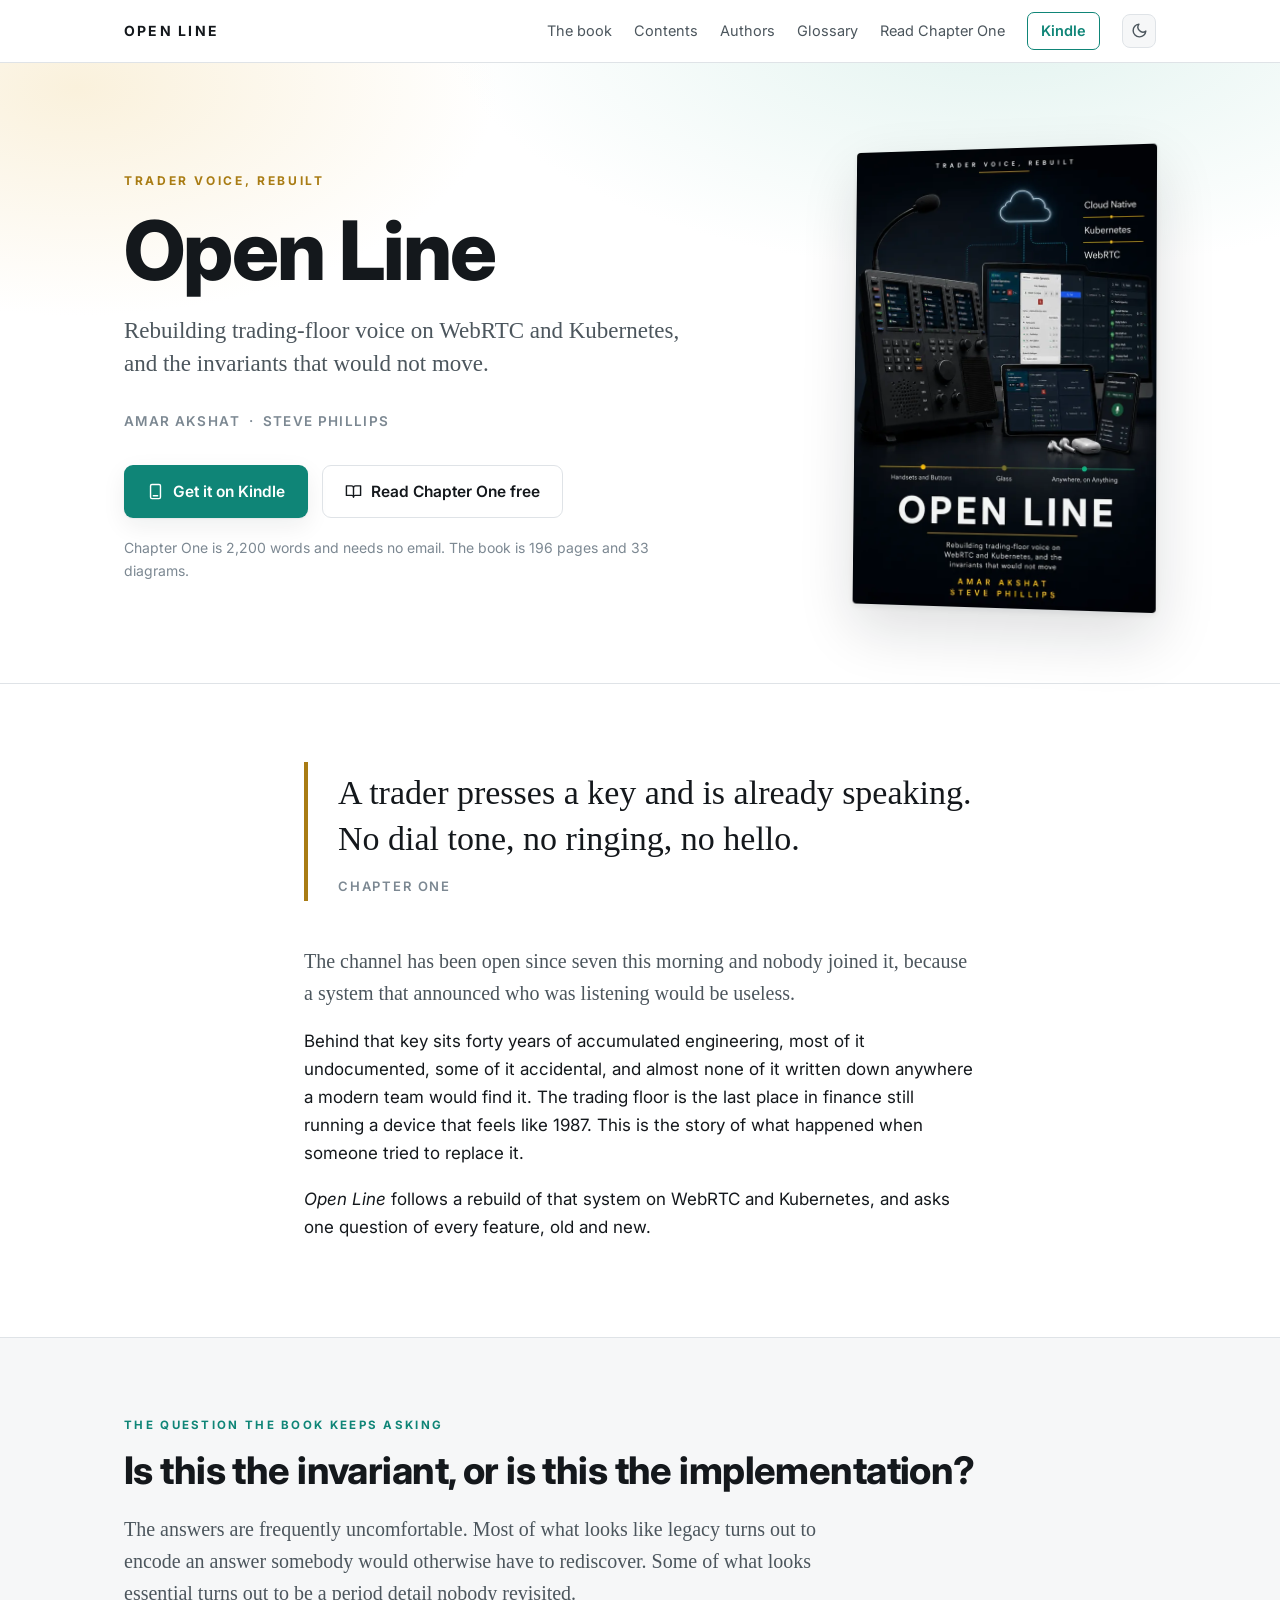
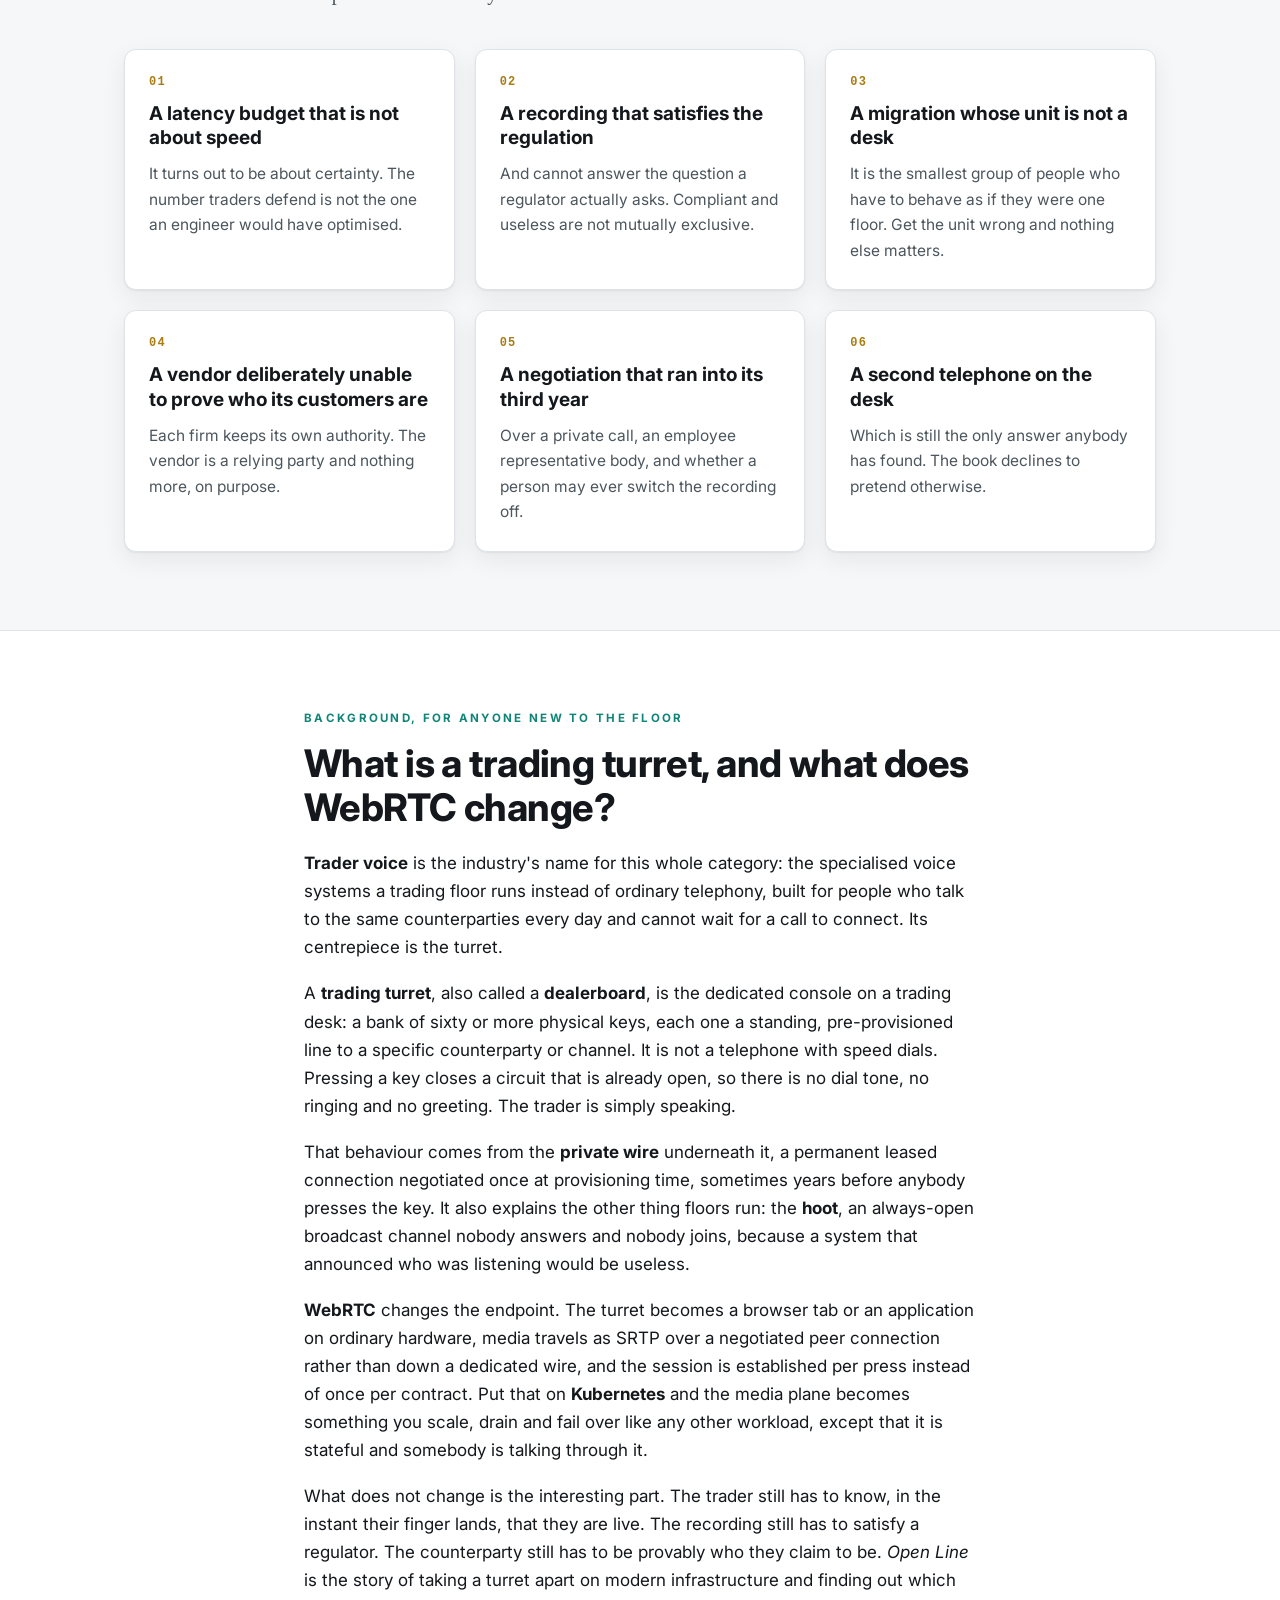
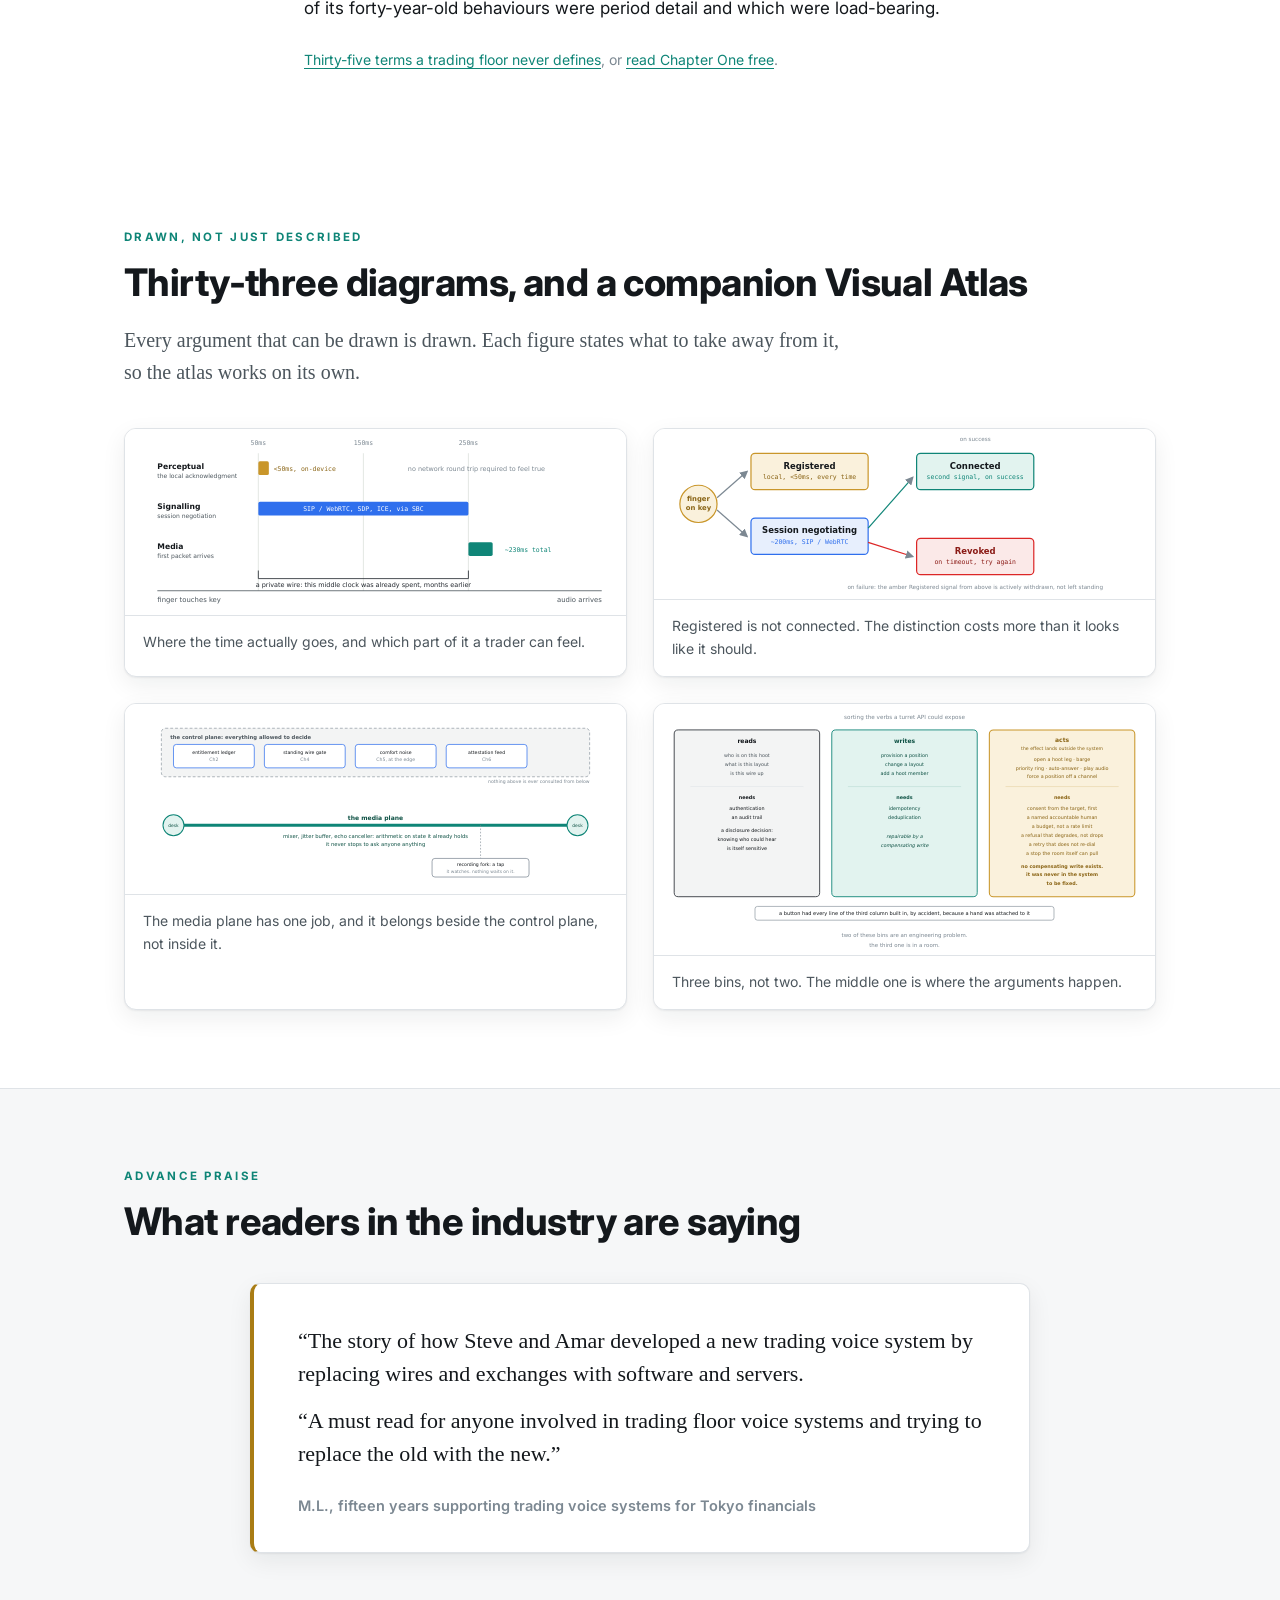
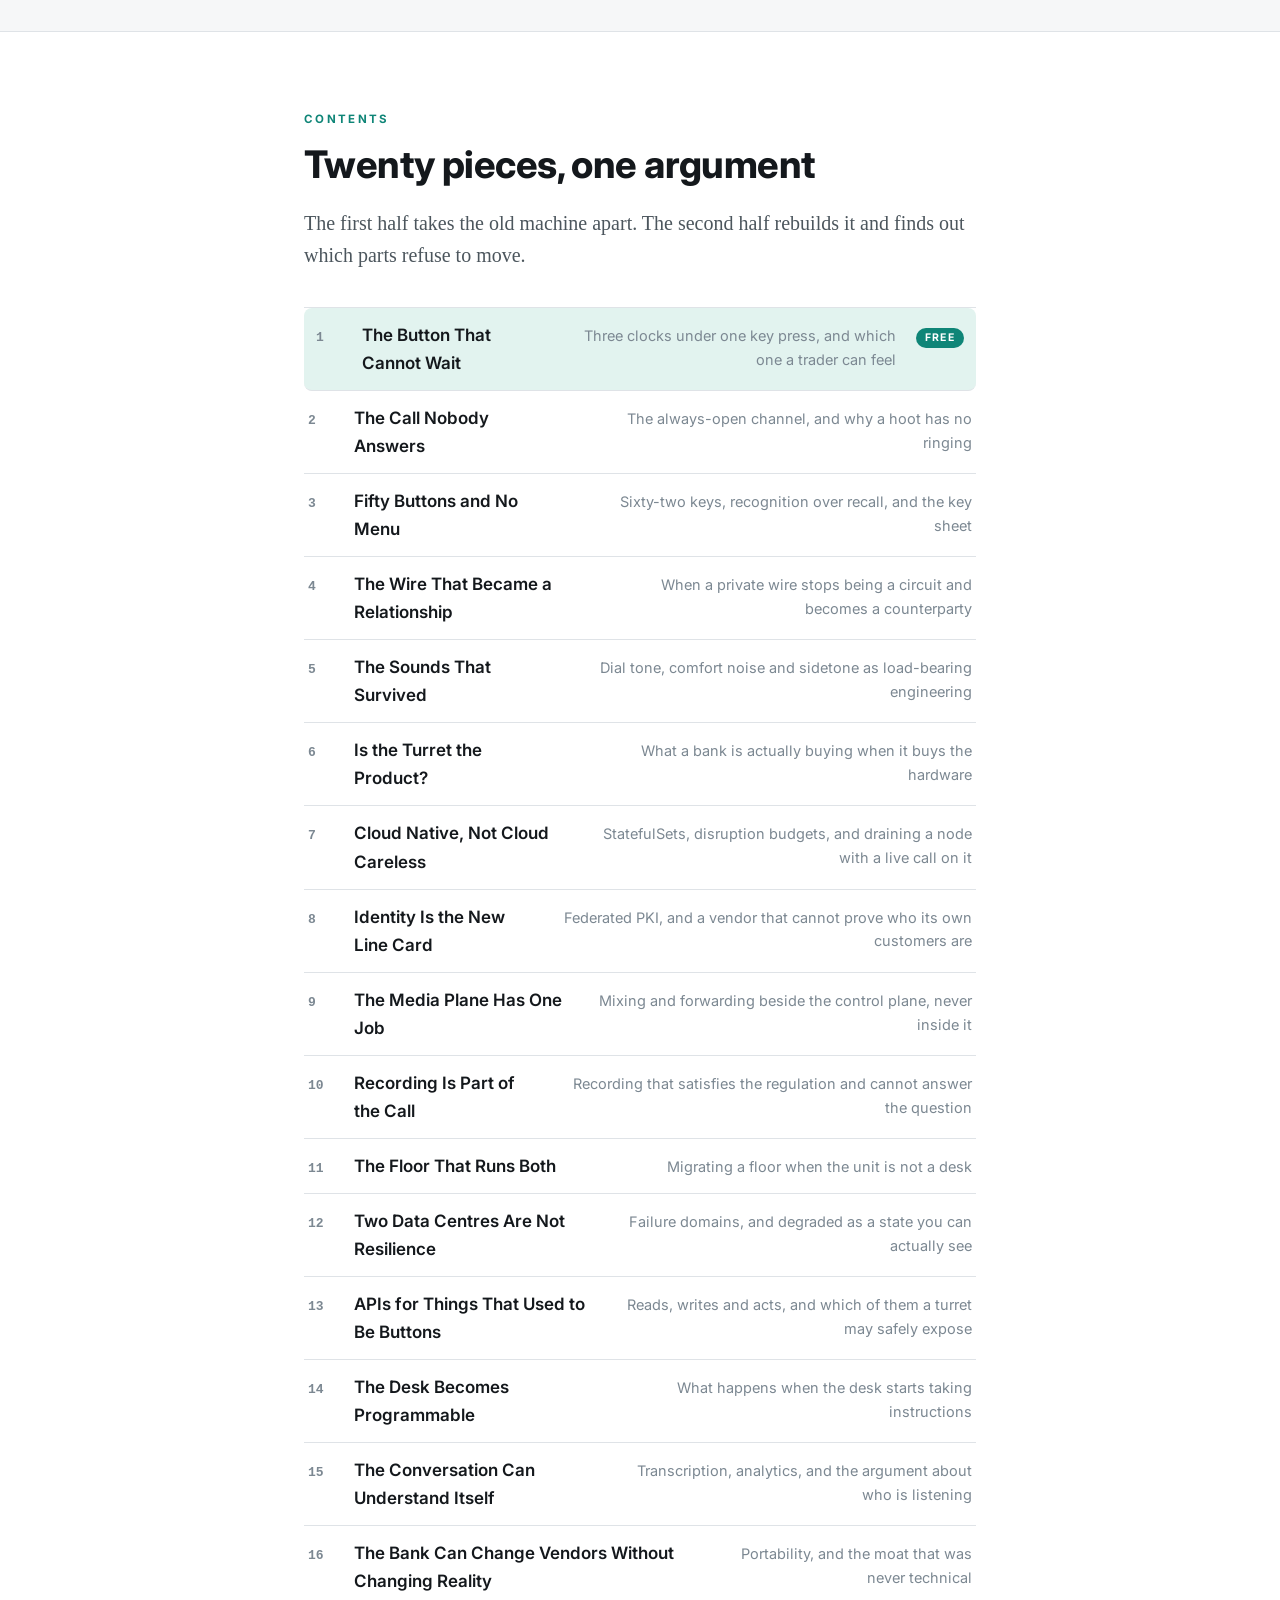
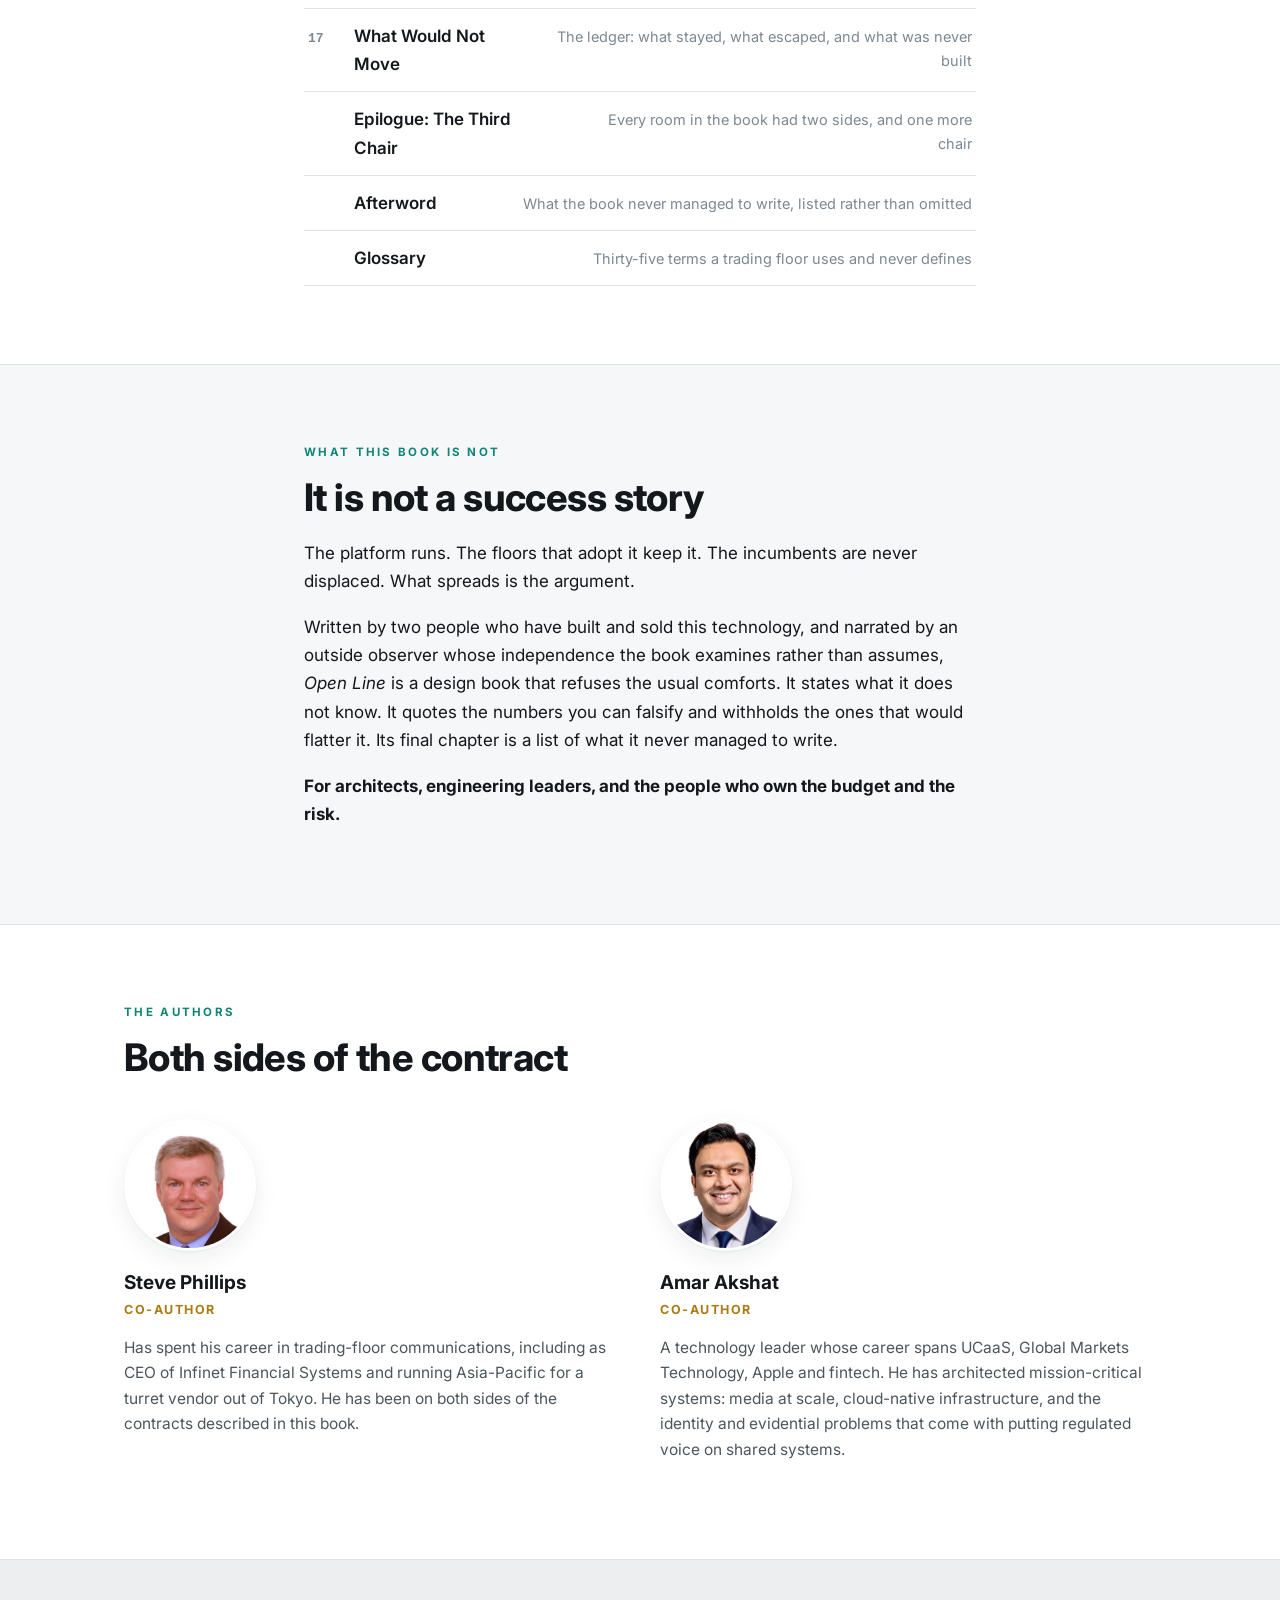
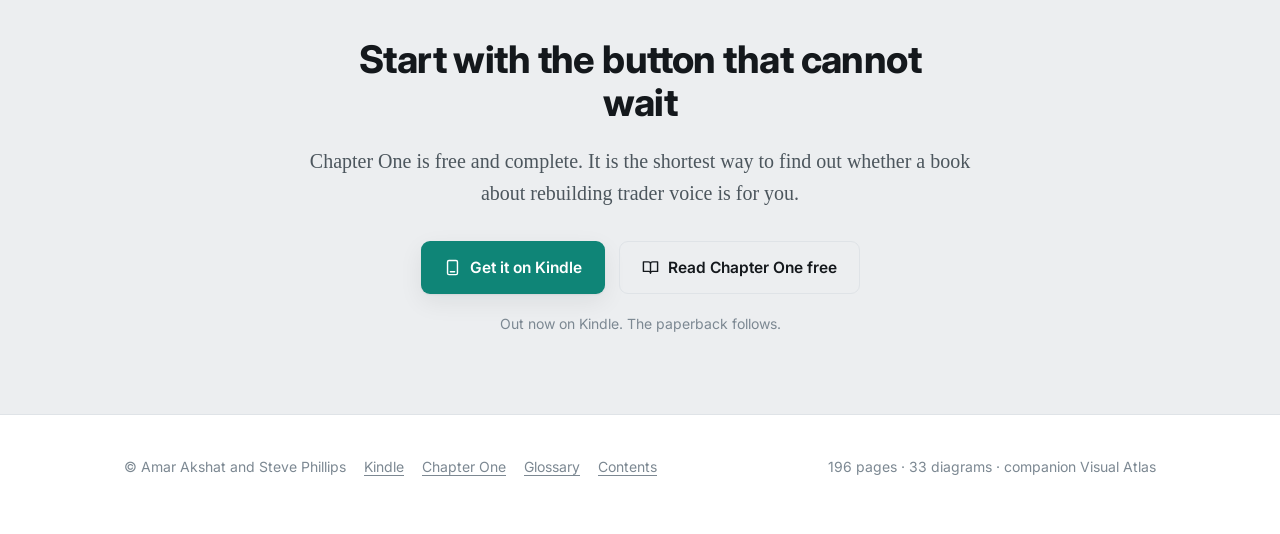
==== commit 0b008a2d: "Name the trader voice category explicitly" ====
--- a/index.html
+++ b/index.html
@@ -171,6 +171,7 @@
   <div class="wrap narrow">
     <p class="eyebrow">Background, for anyone new to the floor</p>
     <h2>What is a trading turret, and what does WebRTC change?</h2>
+    <p><strong>Trader voice</strong> is the industry's name for this whole category: the specialised voice systems a trading floor runs instead of ordinary telephony, built for people who talk to the same counterparties every day and cannot wait for a call to connect. Its centrepiece is the turret.</p>
     <p>A <strong>trading turret</strong>, also called a <strong>dealerboard</strong>, is the dedicated console on a trading desk: a bank of sixty or more physical keys, each one a standing, pre-provisioned line to a specific counterparty or channel. It is not a telephone with speed dials. Pressing a key closes a circuit that is already open, so there is no dial tone, no ringing and no greeting. The trader is simply speaking.</p>
     <p>That behaviour comes from the <strong>private wire</strong> underneath it, a permanent leased connection negotiated once at provisioning time, sometimes years before anybody presses the key. It also explains the other thing floors run: the <strong>hoot</strong>, an always-open broadcast channel nobody answers and nobody joins, because a system that announced who was listening would be useless.</p>
     <p><strong>WebRTC</strong> changes the endpoint. The turret becomes a browser tab or an application on ordinary hardware, media travels as SRTP over a negotiated peer connection rather than down a dedicated wire, and the session is established per press instead of once per contract. Put that on <strong>Kubernetes</strong> and the media plane becomes something you scale, drain and fail over like any other workload, except that it is stateful and somebody is talking through it.</p>
@@ -298,7 +299,7 @@
 <section class="finale">
   <div class="wrap">
     <h2>Start with the button that cannot wait</h2>
-    <p class="lede">Chapter One is free and complete. It is the shortest way to find out whether the rest of the book is for you.</p>
+    <p class="lede">Chapter One is free and complete. It is the shortest way to find out whether a book about rebuilding trader voice is for you.</p>
     <div class="cta-row">
       <a class="btn btn-primary" href="https://www.amazon.com/Open-Line-Rebuilding-trading-floor-Kubernetes-ebook/dp/B0HHG6NGFH/" target="_blank" rel="noopener">
         <svg viewBox="0 0 24 24" width="17" height="17" fill="none" stroke="currentColor" stroke-width="2" stroke-linecap="round" stroke-linejoin="round" aria-hidden="true"><rect x="5" y="2" width="14" height="20" rx="2"/><path d="M9 18h6"/></svg>
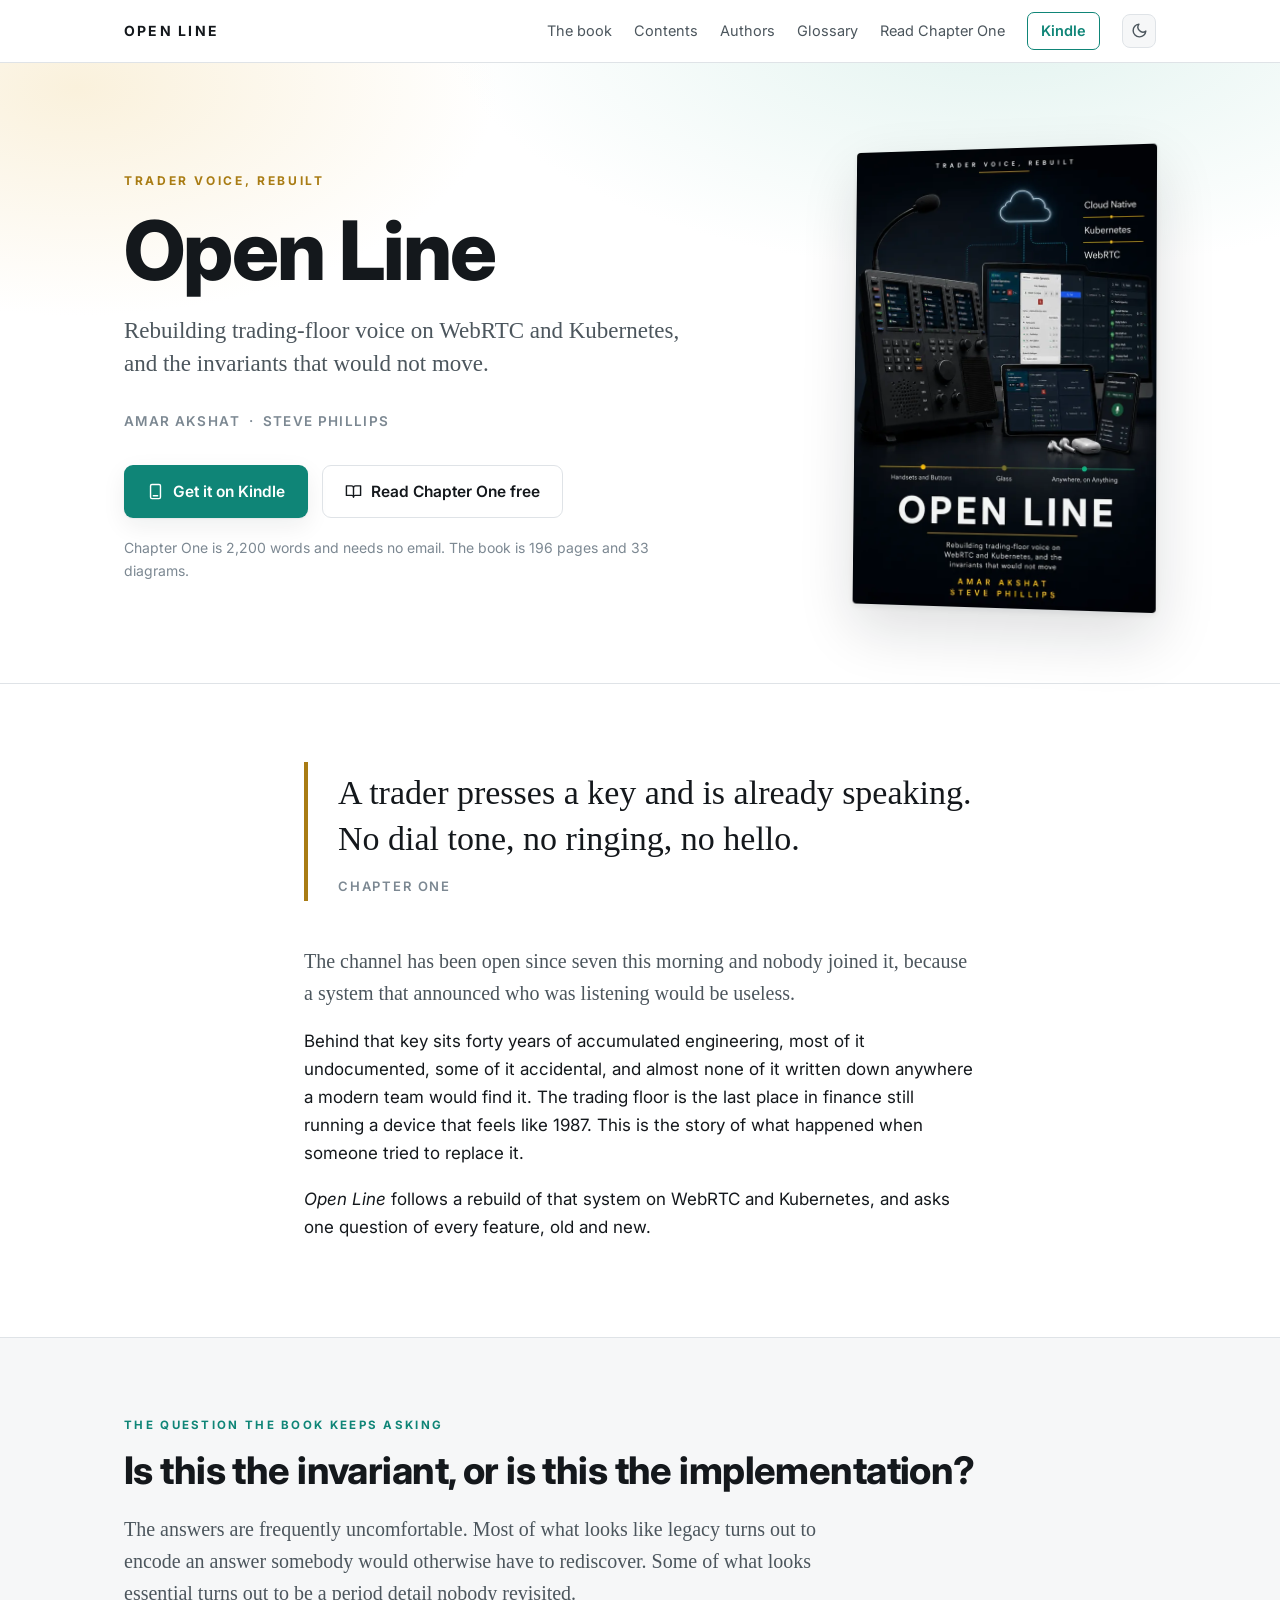
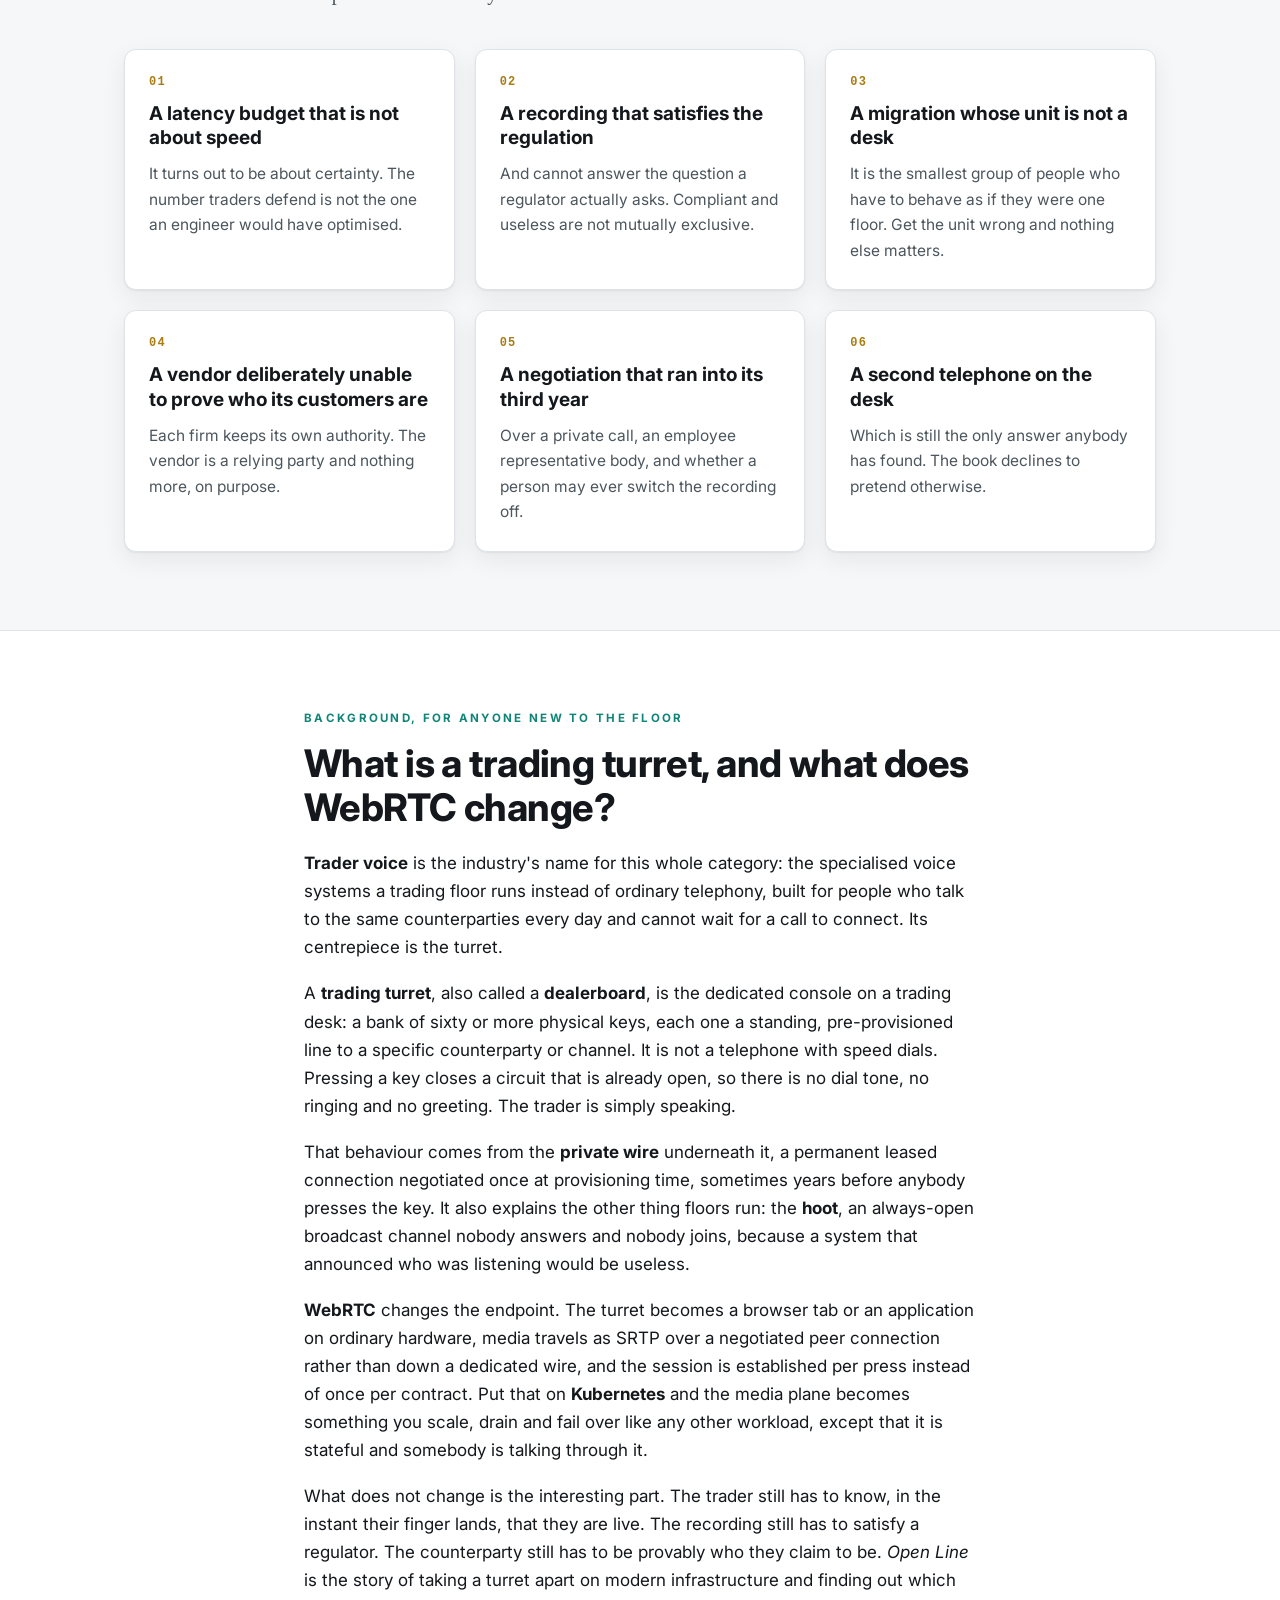
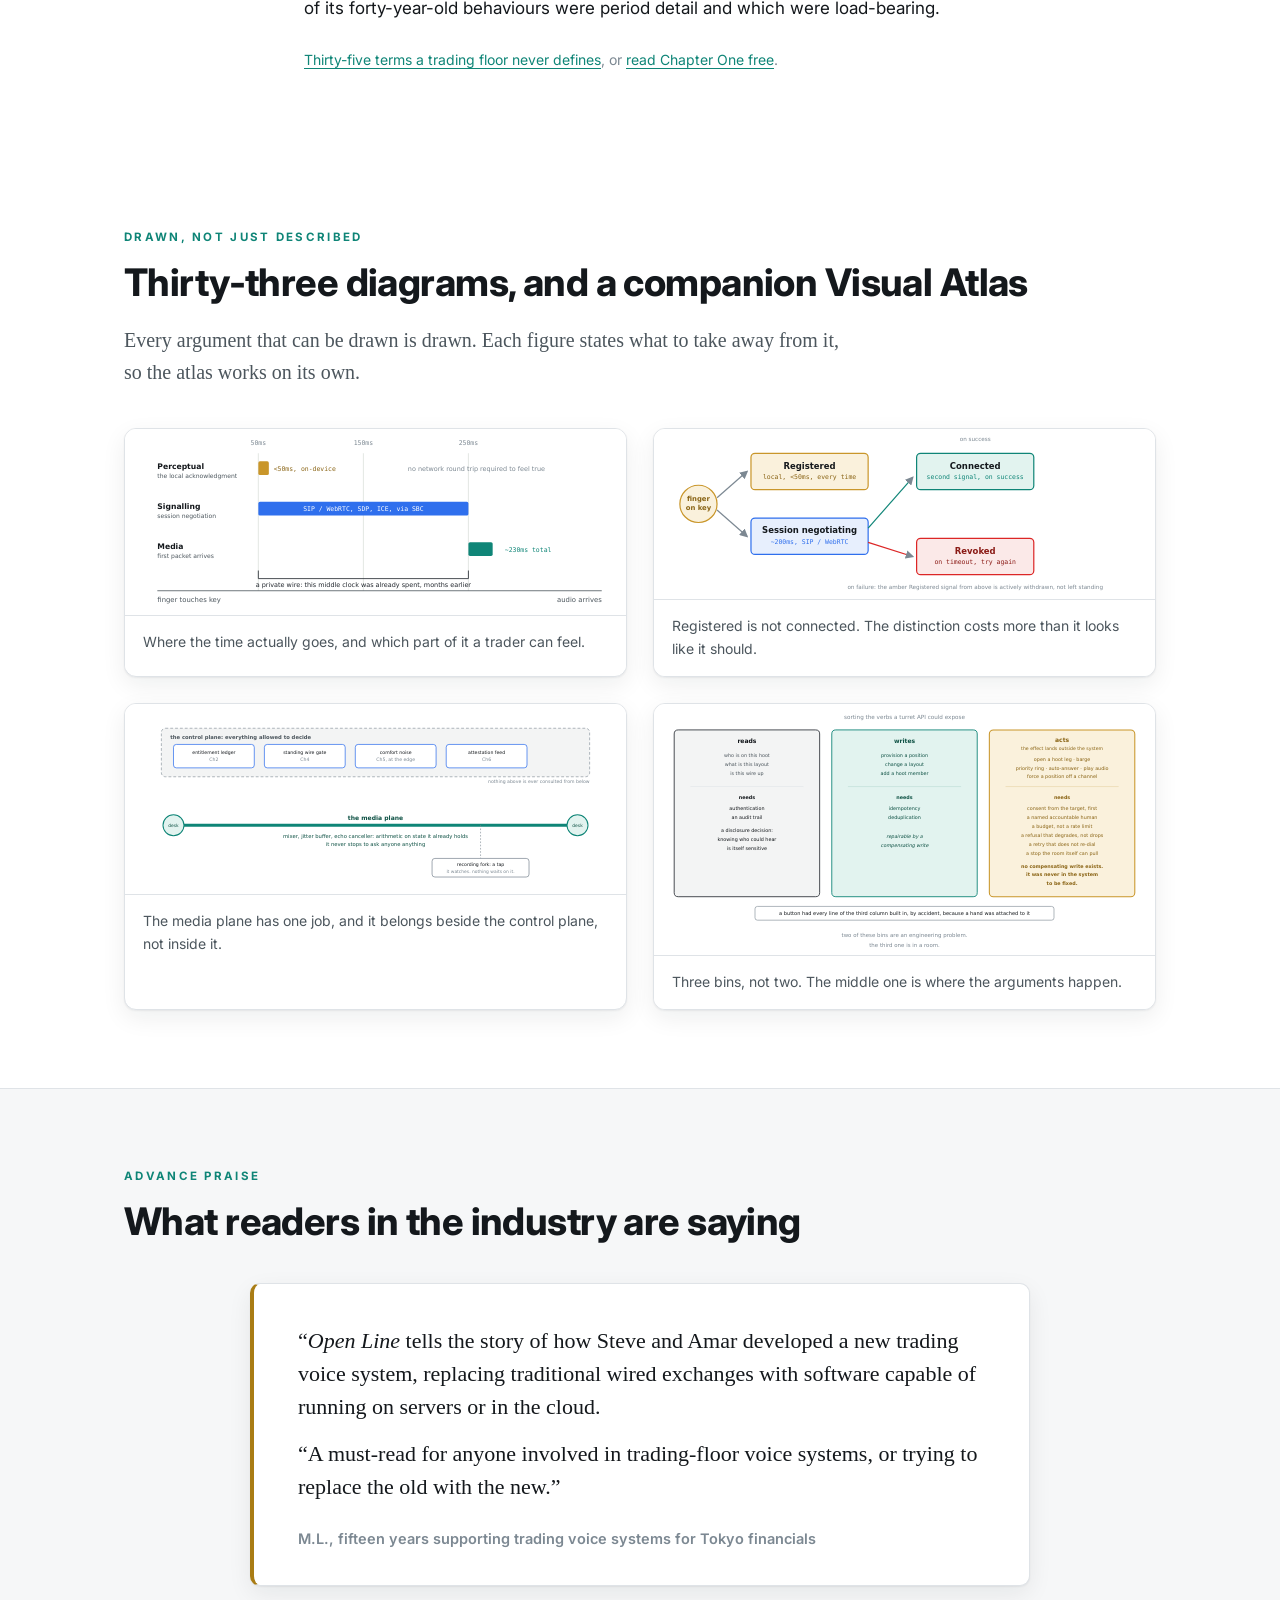
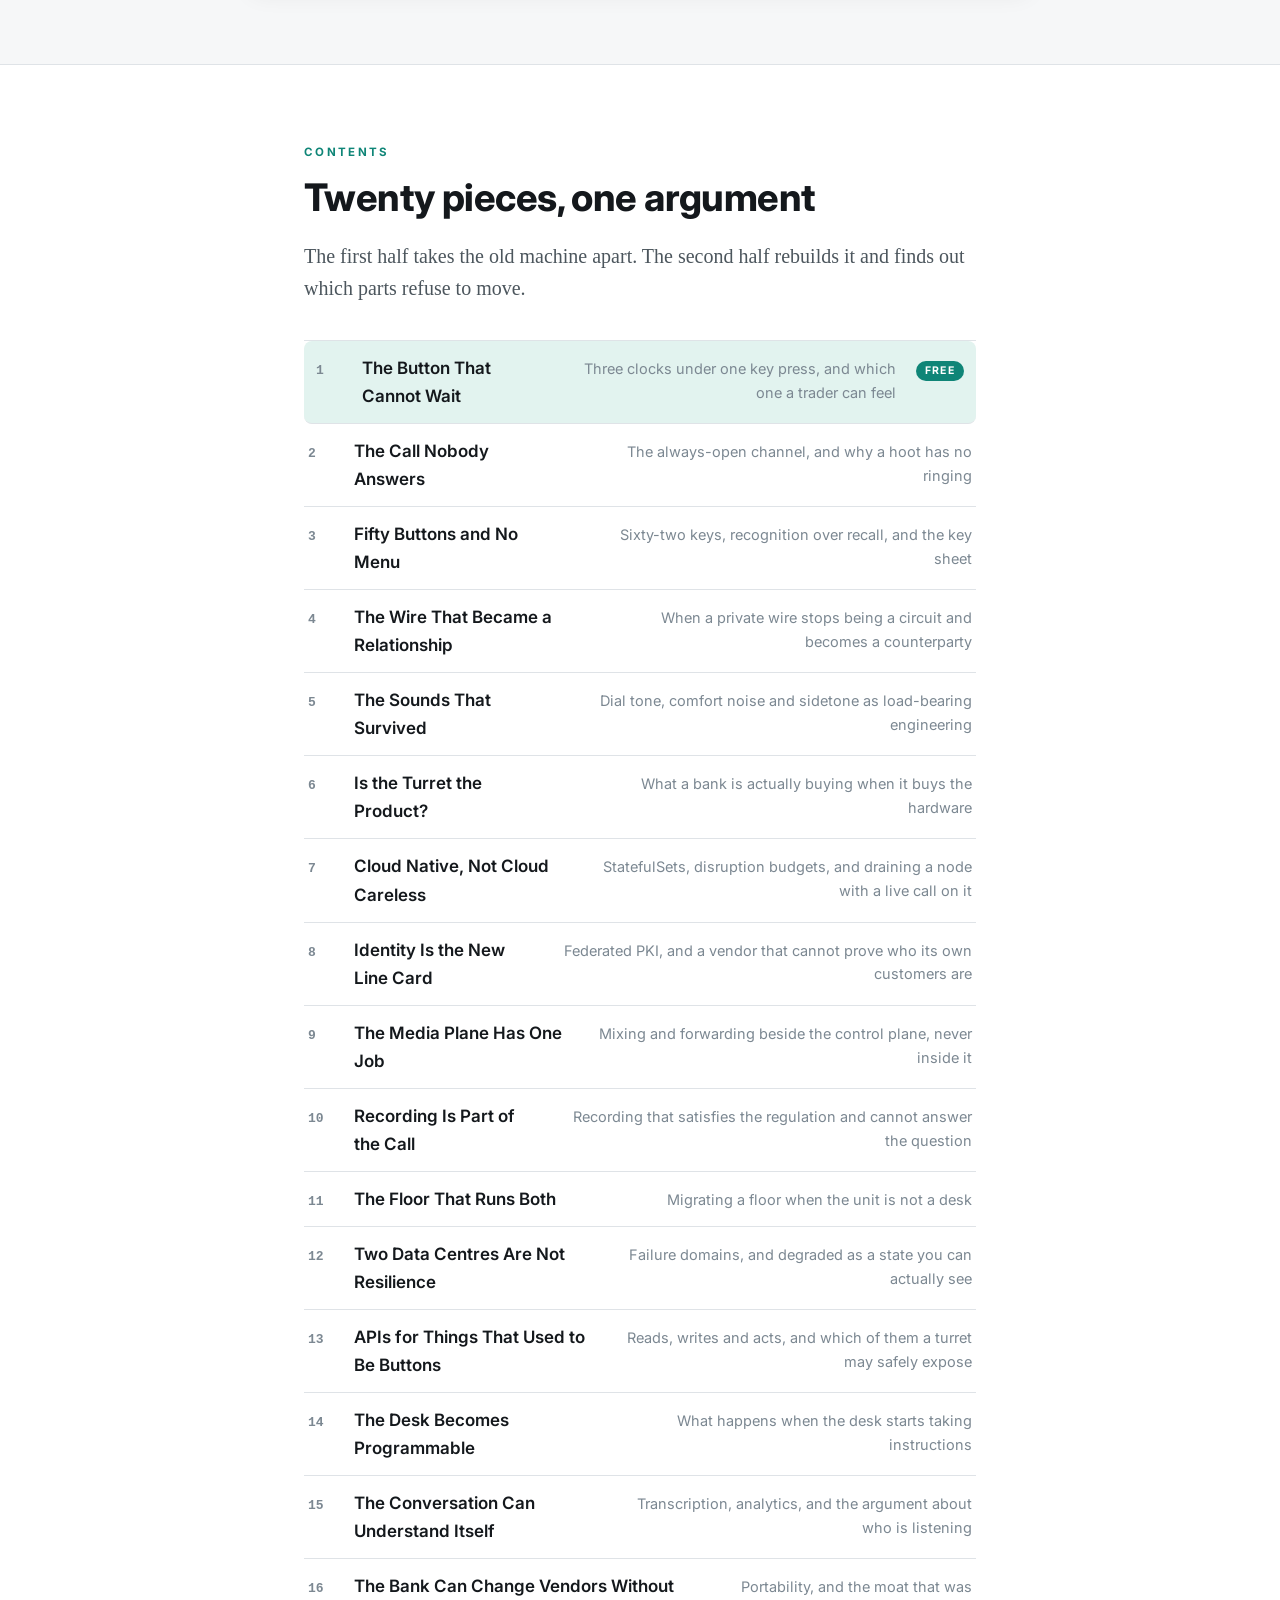
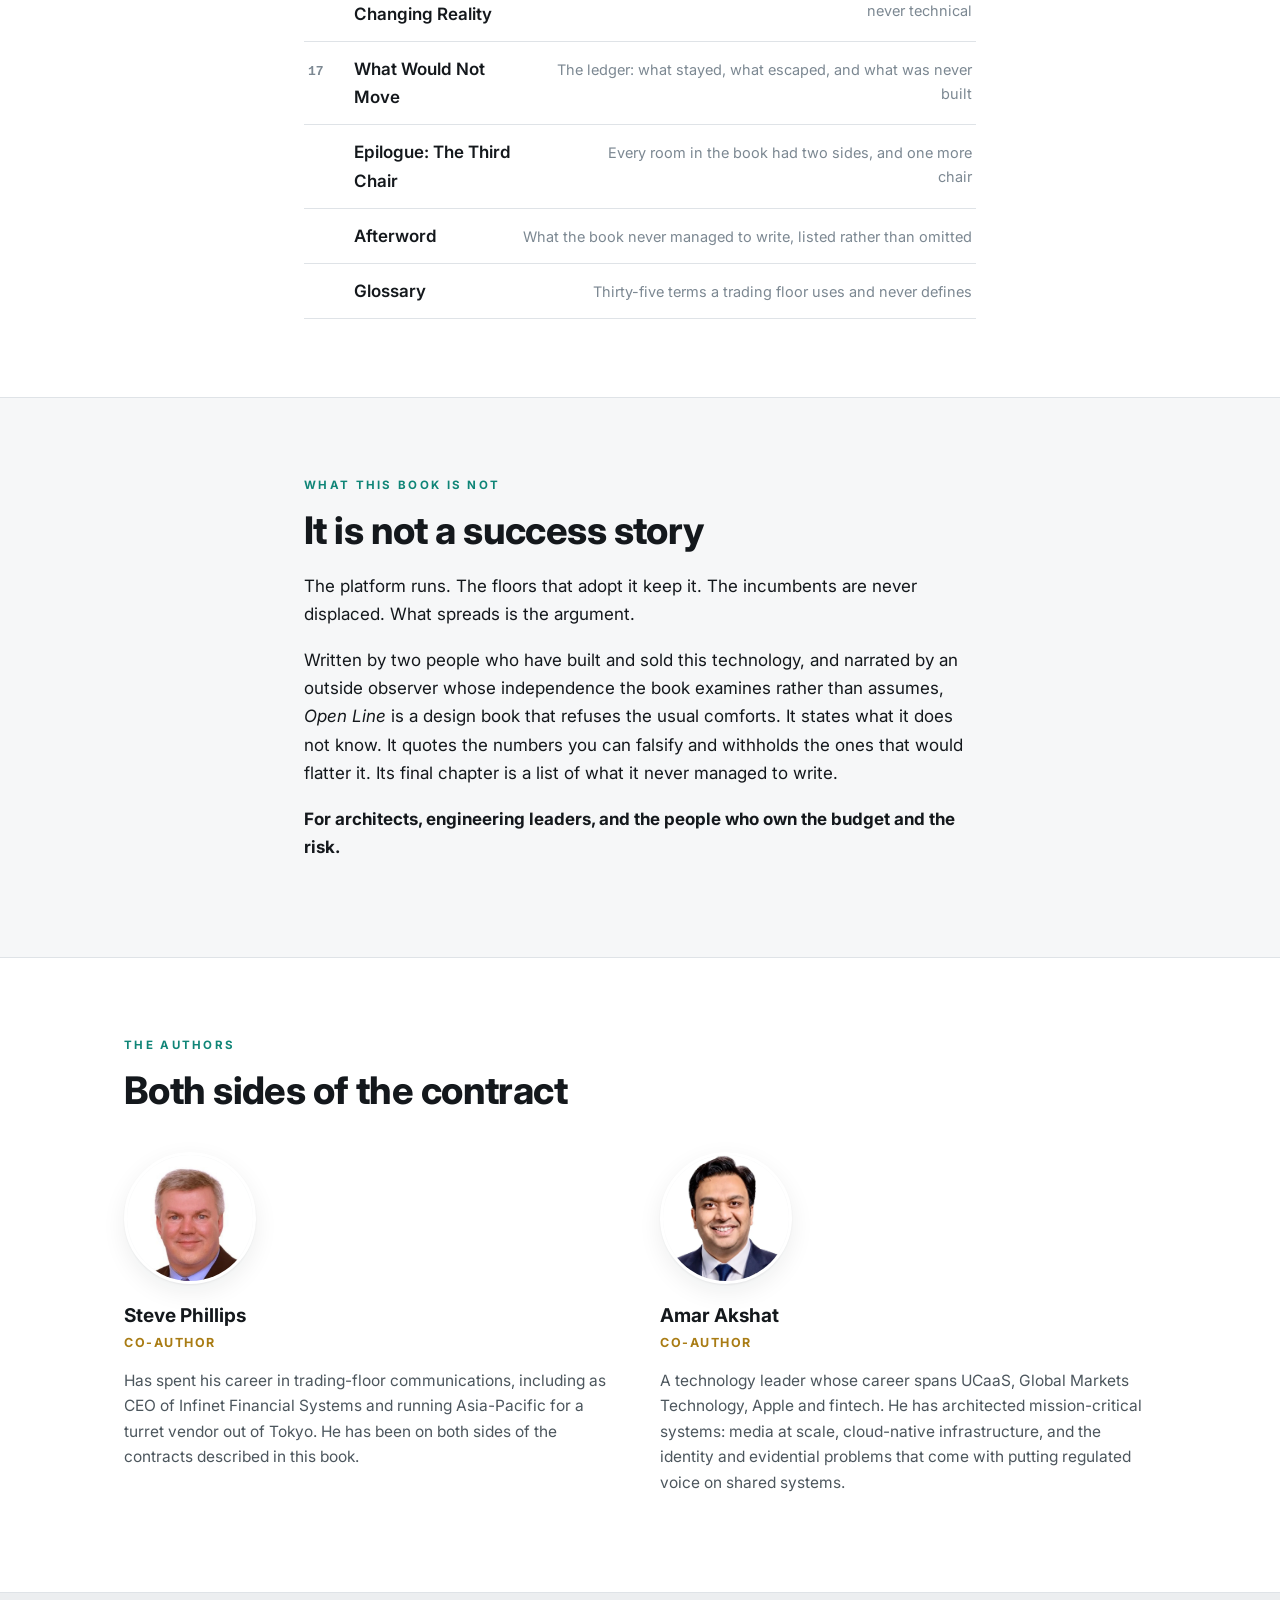
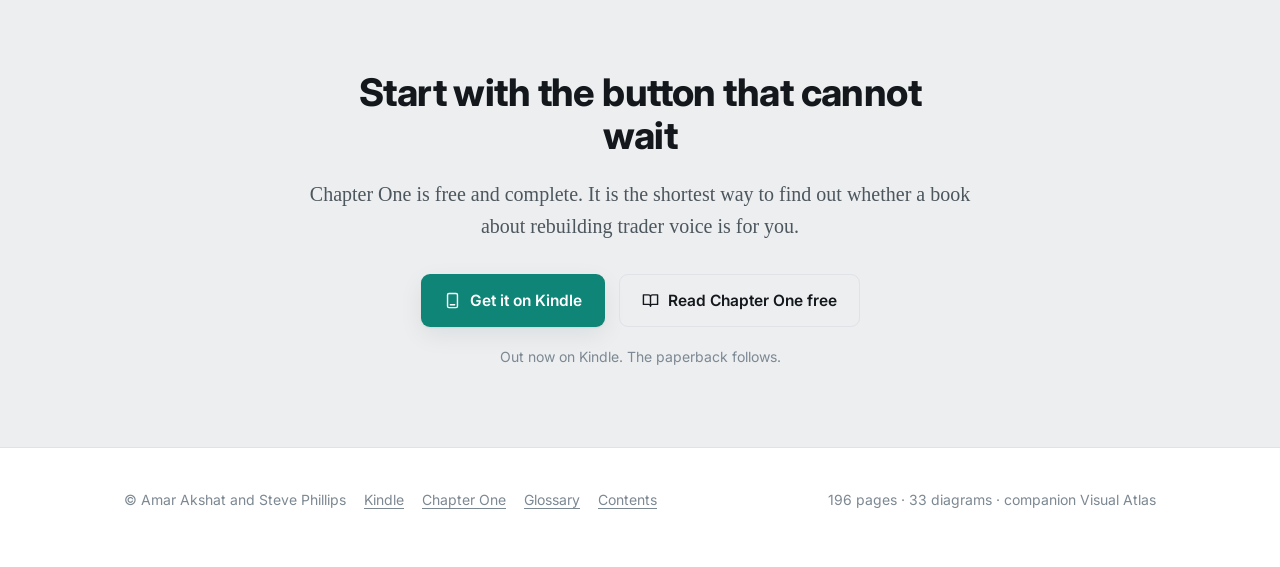
==== commit fe55641e: "Update the endorsement to the final wording" ====
--- a/index.html
+++ b/index.html
@@ -77,7 +77,7 @@
       <a href="#contents" class="hide-sm">Contents</a>
       <a href="#authors" class="hide-sm">Authors</a>
       <a href="glossary/" class="hide-sm">Glossary</a>
-      <a href="read/">Read Chapter One</a>
+      <a href="read/" class="hide-xs">Read Chapter One</a>
       <a class="nav-buy" href="https://www.amazon.com/Open-Line-Rebuilding-trading-floor-Kubernetes-ebook/dp/B0HHG6NGFH/" target="_blank" rel="noopener">Kindle</a>
       <button class="themer" id="themer" type="button" aria-label="Switch between light and dark theme">
         <svg class="i-moon" viewBox="0 0 24 24" fill="none" stroke="currentColor" stroke-width="2" stroke-linecap="round" stroke-linejoin="round" aria-hidden="true"><path d="M21 12.79A9 9 0 1 1 11.21 3 7 7 0 0 0 21 12.79z"/></svg>
@@ -187,19 +187,23 @@
     <p class="lede narrow" style="margin:0">Every argument that can be drawn is drawn. Each figure states what to take away from it, so the atlas works on its own.</p>
     <div class="figs">
       <figure class="fig">
-        <img src="assets/figs/fig-1-1-three-clocks.svg" alt="Three clocks diagram showing where a call's time is actually spent." loading="lazy">
+        <a href="assets/figs/fig-1-1-three-clocks.svg" target="_blank" rel="noopener" aria-label="Open this diagram full size"><img src="assets/figs/fig-1-1-three-clocks.svg" alt="Three clocks diagram showing where a call's time is actually spent." loading="lazy"></a>
+        <p class="zoom">Tap to open full size</p>
         <figcaption>Where the time actually goes, and which part of it a trader can feel.</figcaption>
       </figure>
       <figure class="fig">
-        <img src="assets/figs/fig-1-2-registered-vs-connected.svg" alt="Diagram contrasting a registered endpoint with a connected one." loading="lazy">
+        <a href="assets/figs/fig-1-2-registered-vs-connected.svg" target="_blank" rel="noopener" aria-label="Open this diagram full size"><img src="assets/figs/fig-1-2-registered-vs-connected.svg" alt="Diagram contrasting a registered endpoint with a connected one." loading="lazy"></a>
+        <p class="zoom">Tap to open full size</p>
         <figcaption>Registered is not connected. The distinction costs more than it looks like it should.</figcaption>
       </figure>
       <figure class="fig">
-        <img src="assets/figs/fig-9-1-beside-not-inside.svg" alt="Diagram showing media placed beside the orchestration plane rather than inside it." loading="lazy">
+        <a href="assets/figs/fig-9-1-beside-not-inside.svg" target="_blank" rel="noopener" aria-label="Open this diagram full size"><img src="assets/figs/fig-9-1-beside-not-inside.svg" alt="Diagram showing media placed beside the orchestration plane rather than inside it." loading="lazy"></a>
+        <p class="zoom">Tap to open full size</p>
         <figcaption>The media plane has one job, and it belongs beside the control plane, not inside it.</figcaption>
       </figure>
       <figure class="fig">
-        <img src="assets/figs/fig-13-1-three-bins-not-two.svg" alt="Diagram showing three classification bins where teams usually assume two." loading="lazy">
+        <a href="assets/figs/fig-13-1-three-bins-not-two.svg" target="_blank" rel="noopener" aria-label="Open this diagram full size"><img src="assets/figs/fig-13-1-three-bins-not-two.svg" alt="Diagram showing three classification bins where teams usually assume two." loading="lazy"></a>
+        <p class="zoom">Tap to open full size</p>
         <figcaption>Three bins, not two. The middle one is where the arguments happen.</figcaption>
       </figure>
     </div>
@@ -221,8 +225,8 @@
     <div class="quotes">
 
       <blockquote class="endorse feature">
-        <p>&ldquo;The story of how Steve and Amar developed a new trading voice system by replacing wires and exchanges with software and servers.</p>
-        <p>&ldquo;A must read for anyone involved in trading floor voice systems and trying to replace the old with the new.&rdquo;</p>
+        <p>&ldquo;<em>Open Line</em> tells the story of how Steve and Amar developed a new trading voice system, replacing traditional wired exchanges with software capable of running on servers or in the cloud.</p>
+        <p>&ldquo;A must-read for anyone involved in trading-floor voice systems, or trying to replace the old with the new.&rdquo;</p>
         <footer>M.L., fifteen years supporting trading voice systems for Tokyo financials</footer>
       </blockquote>
 
--- a/assets/style.css
+++ b/assets/style.css
@@ -103,6 +103,7 @@
 .nav-links { margin-left: auto; display: flex; align-items: center; gap: 22px; }
 .nav-links a {
   color: var(--ink-soft); text-decoration: none; font-size: 14.5px;
+  white-space: nowrap;            /* a wrapped nav link doubles the bar height */
 }
 .nav-links a:hover { color: var(--ink); }
 .nav-links a.nav-buy {
@@ -111,6 +112,13 @@
 }
 .nav-links a.nav-buy:hover { background: var(--teal); color: #fff; }
 @media (max-width: 720px) { .nav-links a.hide-sm { display: none; } }
+/* below this the bar cannot hold brand, both links, the button and the toggle */
+@media (max-width: 620px) {
+  .nav-links a.hide-xs { display: none; }
+  .nav-links { gap: 14px; }
+  .nav-in { gap: 12px; padding-inline: 16px; }
+  .brand { font-size: 13px; letter-spacing: .12em; }
+}
 
 .themer {
   border: 1px solid var(--rule); background: var(--bg-alt); color: var(--ink-soft);
@@ -155,12 +163,6 @@
 .hero-grid {
   display: grid; grid-template-columns: 1.15fr .85fr; gap: 60px; align-items: center;
 }
-@media (max-width: 900px) {
-  .hero { padding: 52px 0 56px; }
-  .hero-grid { grid-template-columns: 1fr; gap: 44px; }
-  .hero-art { order: -1; justify-content: center; }
-  .hero-art img { max-height: 340px; }
-}
 
 .kicker {
   font-size: 12px; letter-spacing: .22em; text-transform: uppercase;
@@ -192,6 +194,17 @@
 .hero-art img:hover { transform: perspective(1400px) rotateY(-4deg) rotateX(1deg); }
 @media (prefers-reduced-motion: reduce) { .hero-art img { transform: none; } }
 
+@media (max-width: 900px) {
+  .hero { padding: 52px 0 56px; }
+  .hero-grid { grid-template-columns: 1fr; gap: 40px; }
+  /* title and buttons lead; the cover follows them */
+  .hero-art { justify-content: center; }
+  .hero-art img { max-height: 340px; }
+}
+@media (max-width: 620px) {
+  .hero-art img { max-height: 300px; }
+}
+
 /* ---------- generic section ---------- */
 
 section { padding: 78px 0; }
@@ -241,6 +254,12 @@
   overflow: hidden; box-shadow: var(--shadow);
 }
 figure.fig img { width: 100%; }
+figure.fig a { display: block; }
+figure.fig .zoom {
+  font: 600 12px/1 var(--sans); color: var(--ink-faint);
+  padding: 0 18px 14px; background: var(--bg); display: none;
+}
+@media (max-width: 780px) { figure.fig .zoom { display: block; } }
 figure.fig figcaption {
   font-size: 14px; color: var(--ink-soft); padding: 14px 18px 16px;
   background: var(--bg); border-top: 1px solid var(--rule);
@@ -356,7 +375,8 @@
   aspect-ratio: 10 / 7;
   perspective: 2600px;
 }
-@media (max-width: 820px) { .book { aspect-ratio: 3 / 4; } }
+@media (max-width: 820px) { .book { aspect-ratio: 2 / 3; } }
+@media (max-width: 820px) and (max-height: 700px) { .book { aspect-ratio: 3 / 4; } }
 
 .leaf-stack { position: absolute; inset: 0; transform-style: preserve-3d; }
 
@@ -468,6 +488,8 @@
 .progress i { display: block; height: 100%; width: 0; background: var(--amber); transition: width .5s ease; }
 
 .hint { text-align: center; font-size: 13.5px; color: var(--ink-faint); padding: 0 16px 40px; }
+.hint .kb { display: inline; }
+@media (max-width: 620px) { .hint .kb { display: none; } .hint .tap::after { content: ' to turn the page.'; } }
 .hint kbd {
   font: 600 12px/1 var(--mono); border: 1px solid var(--rule); border-bottom-width: 2px;
   border-radius: 5px; padding: 3px 6px; background: var(--bg); color: var(--ink-soft);
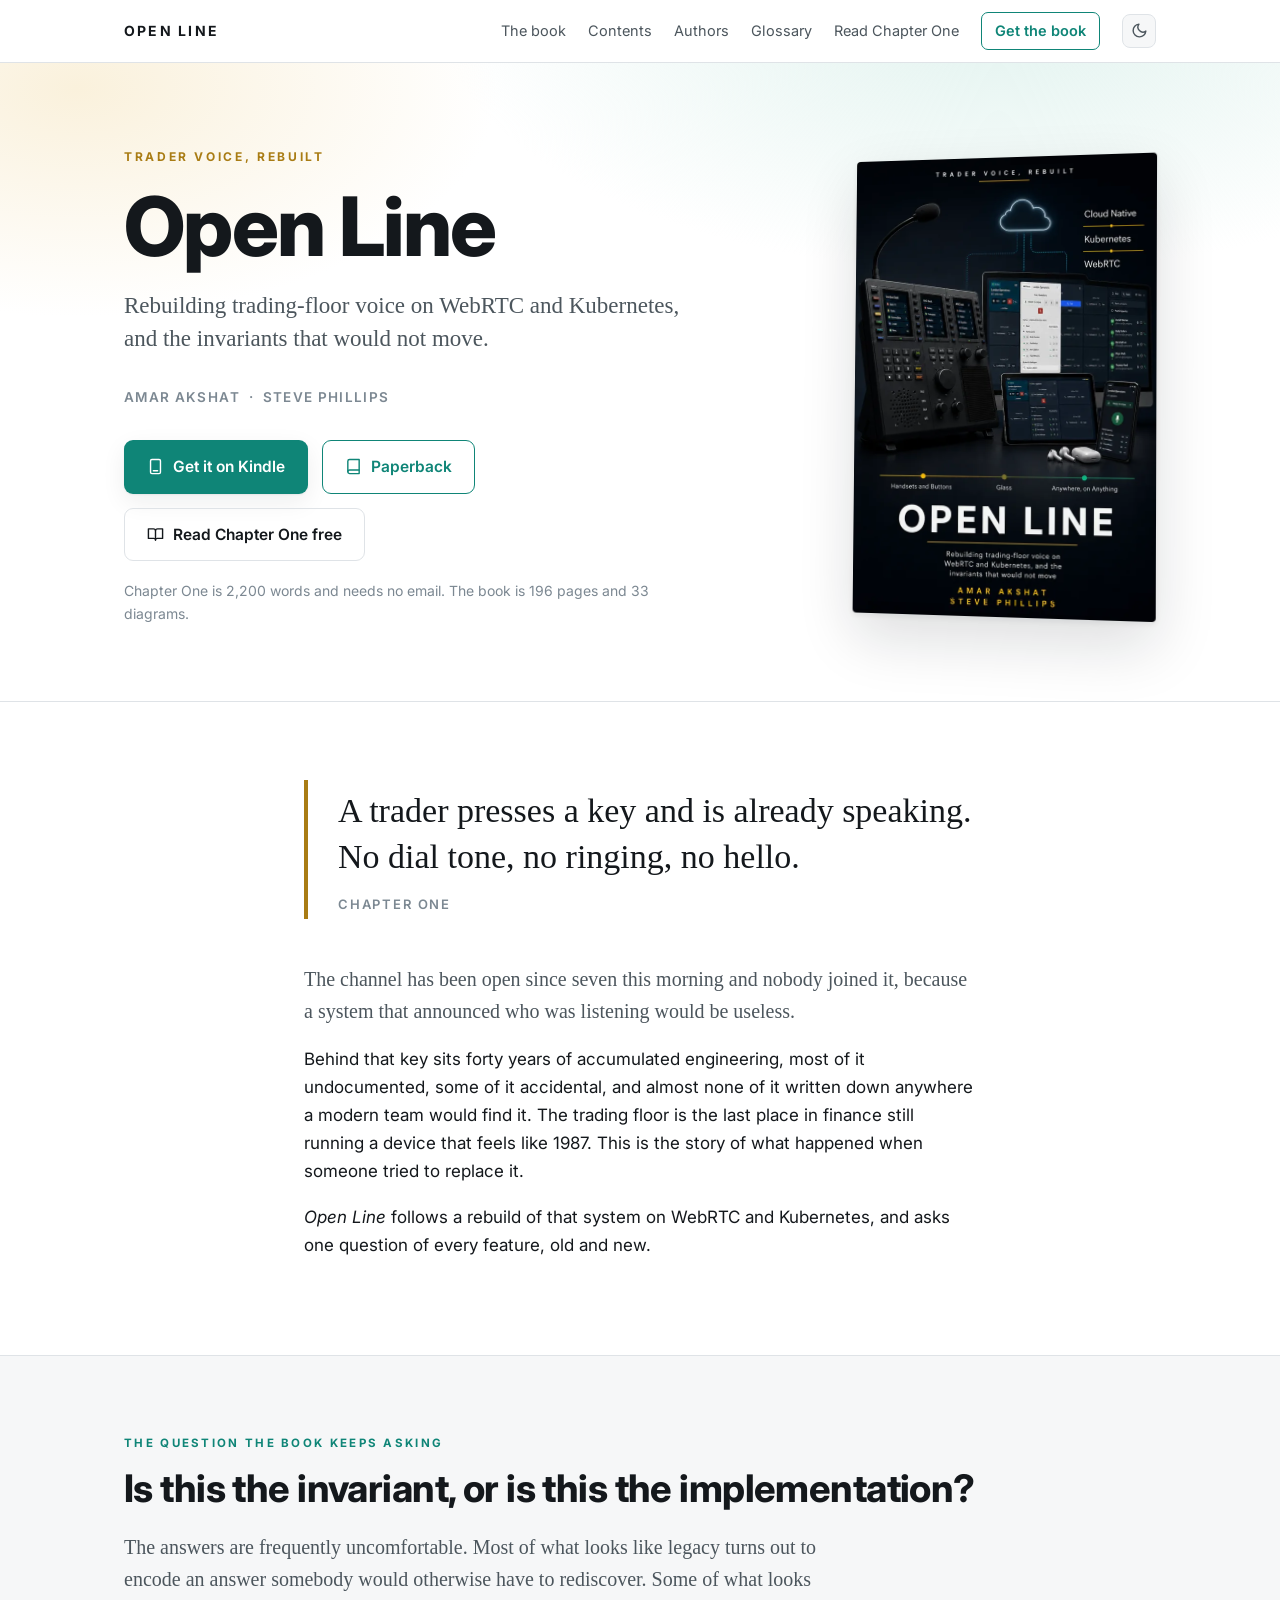
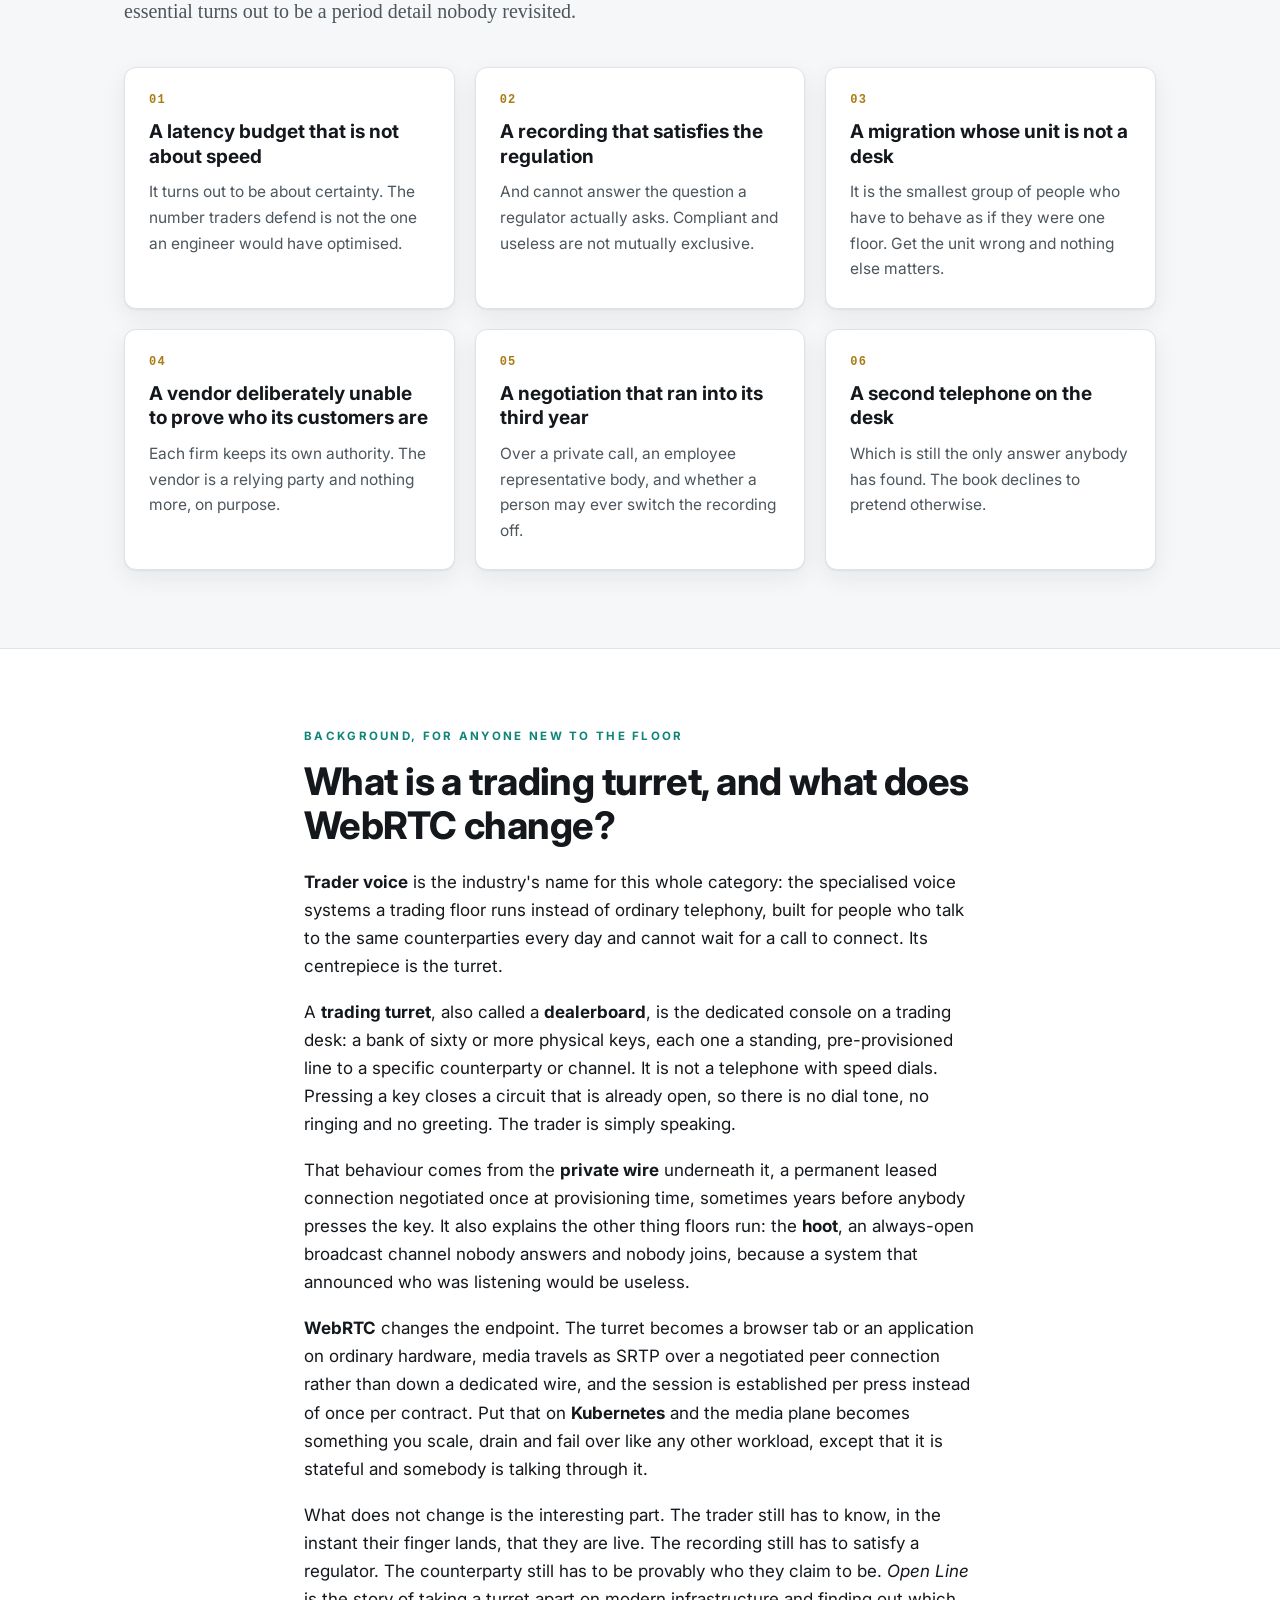
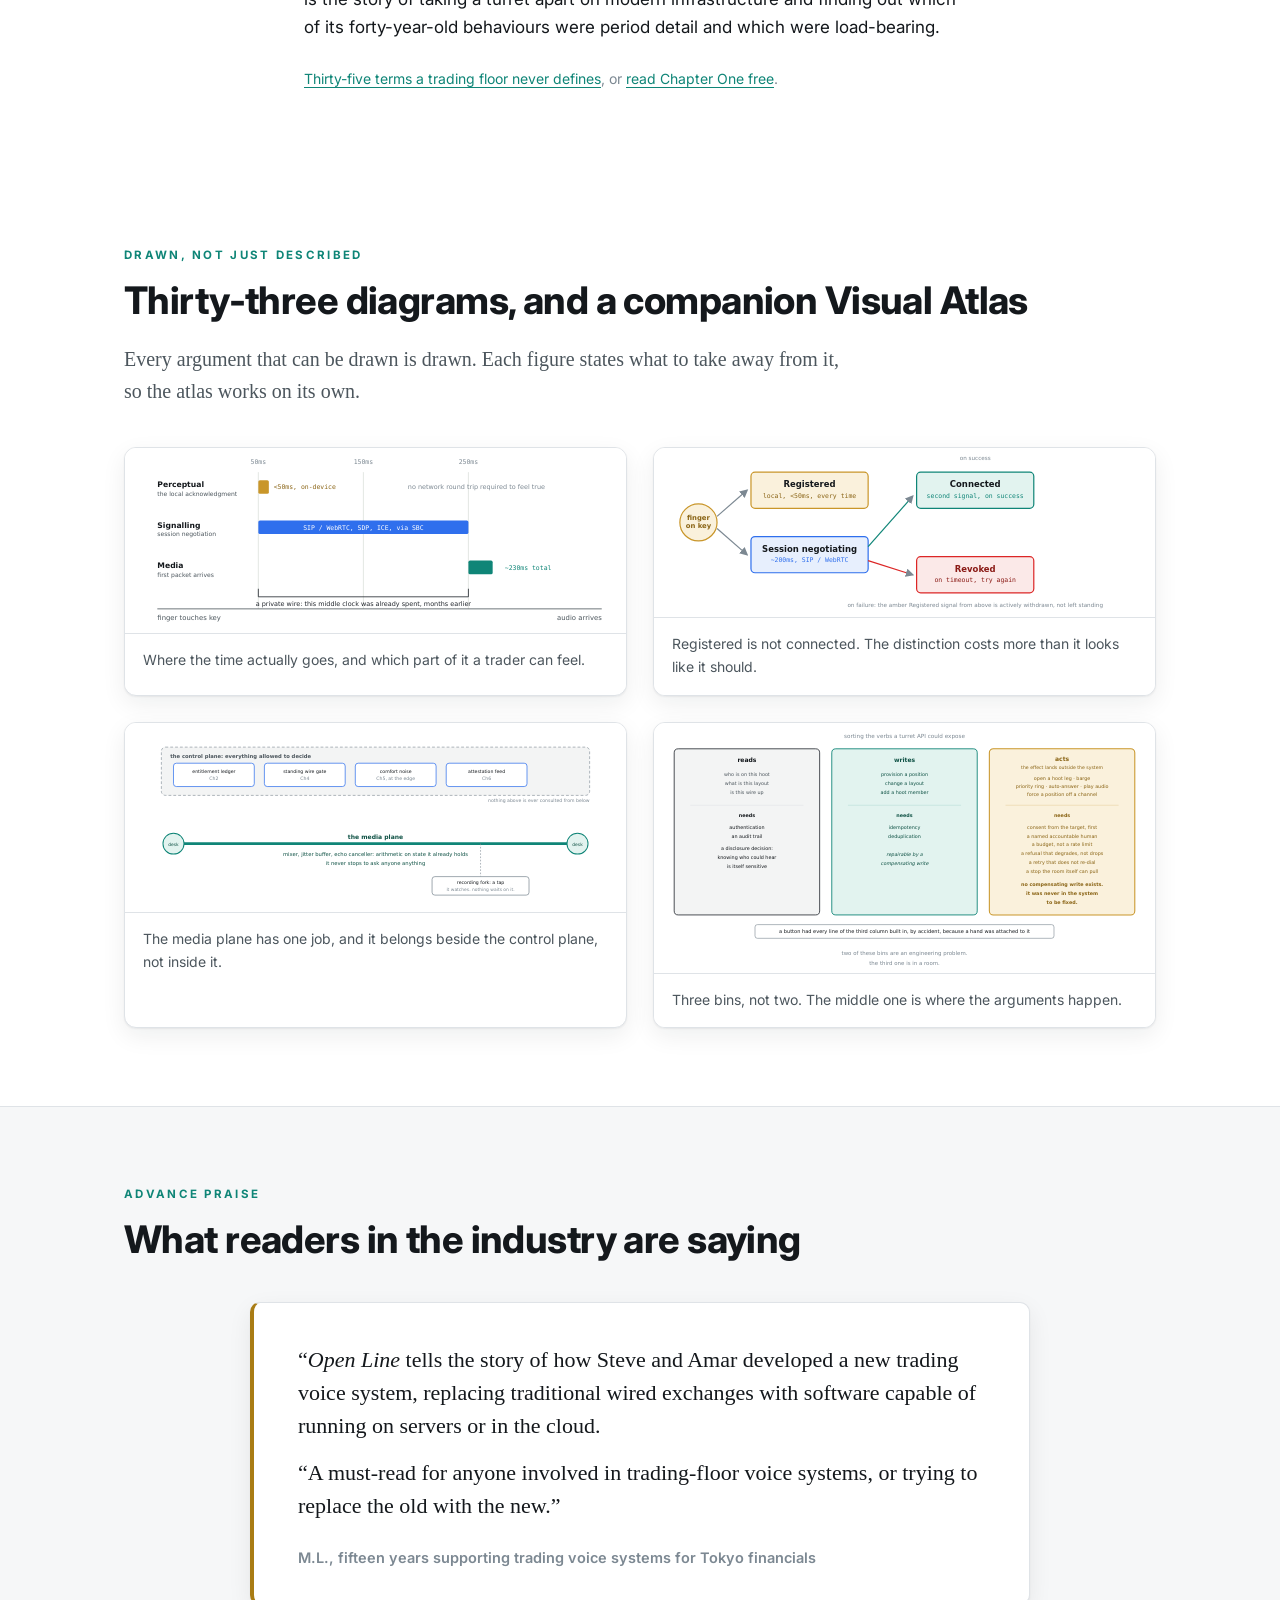
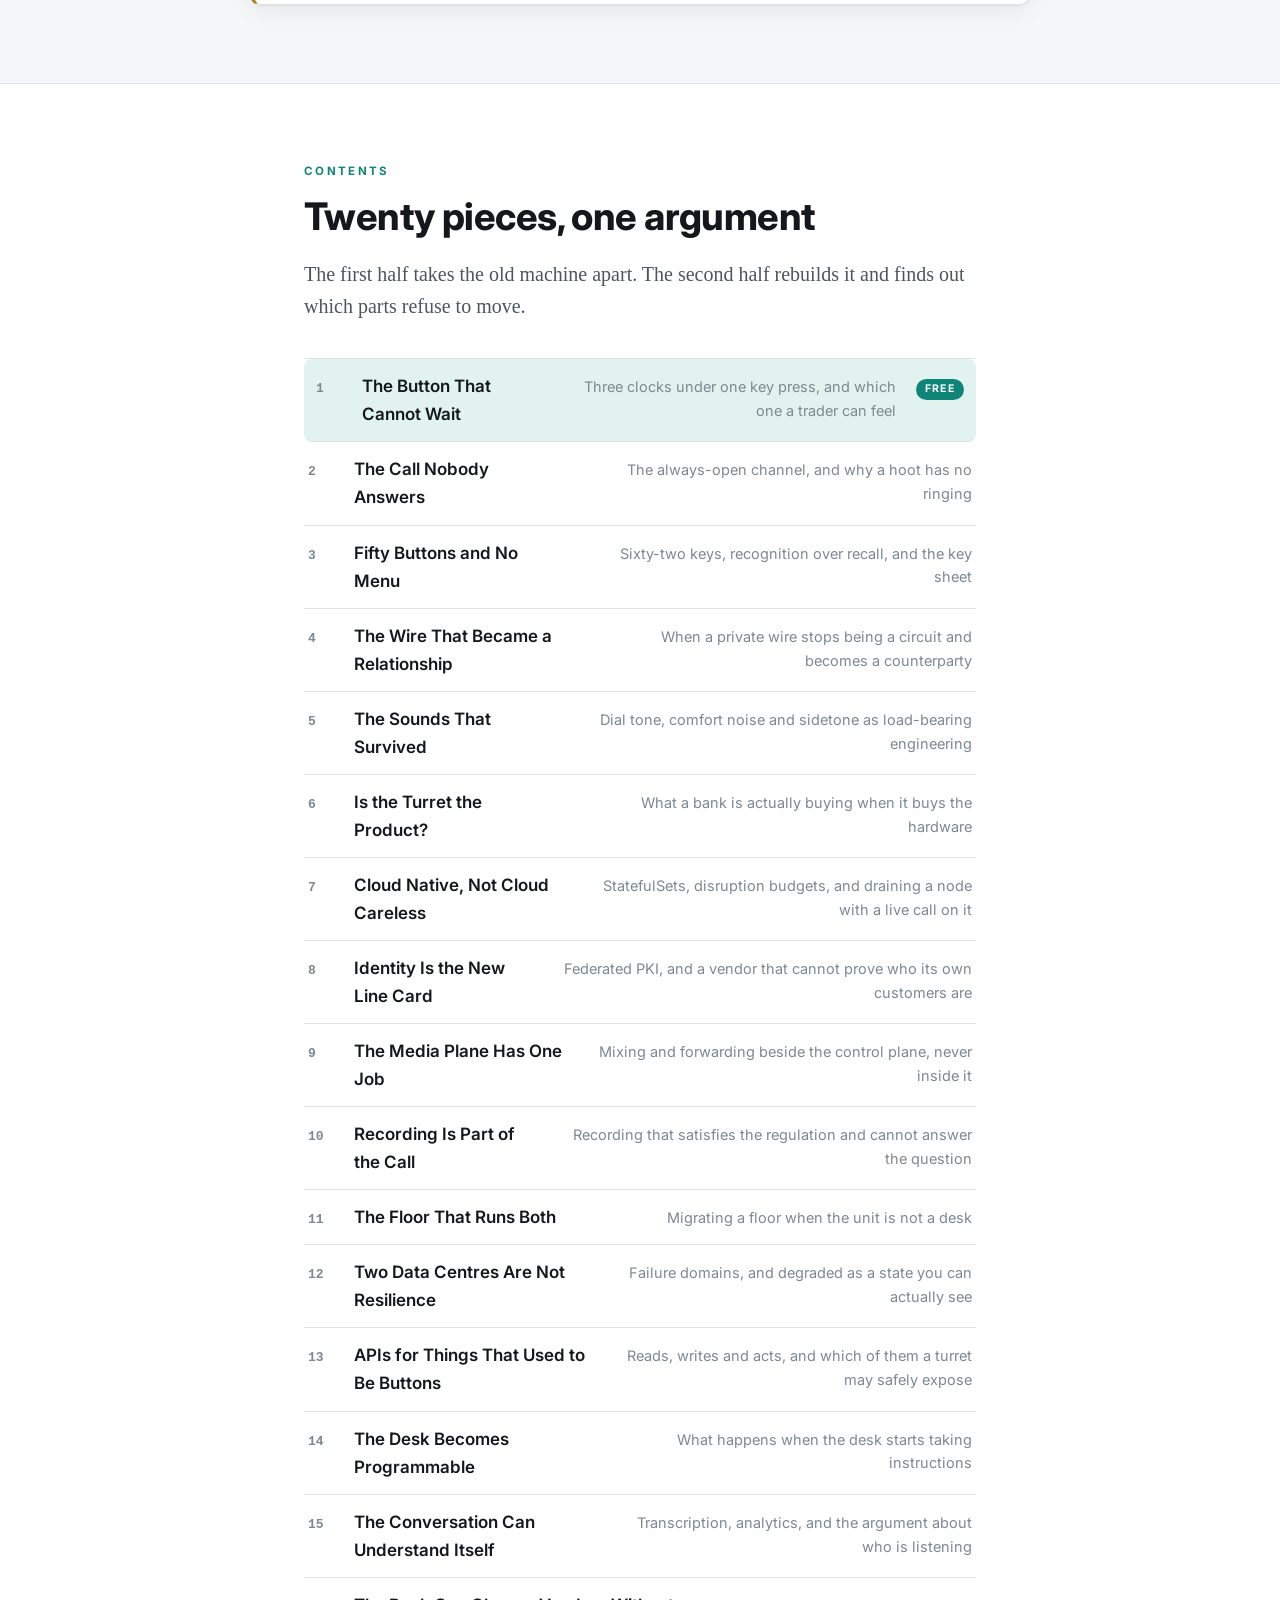
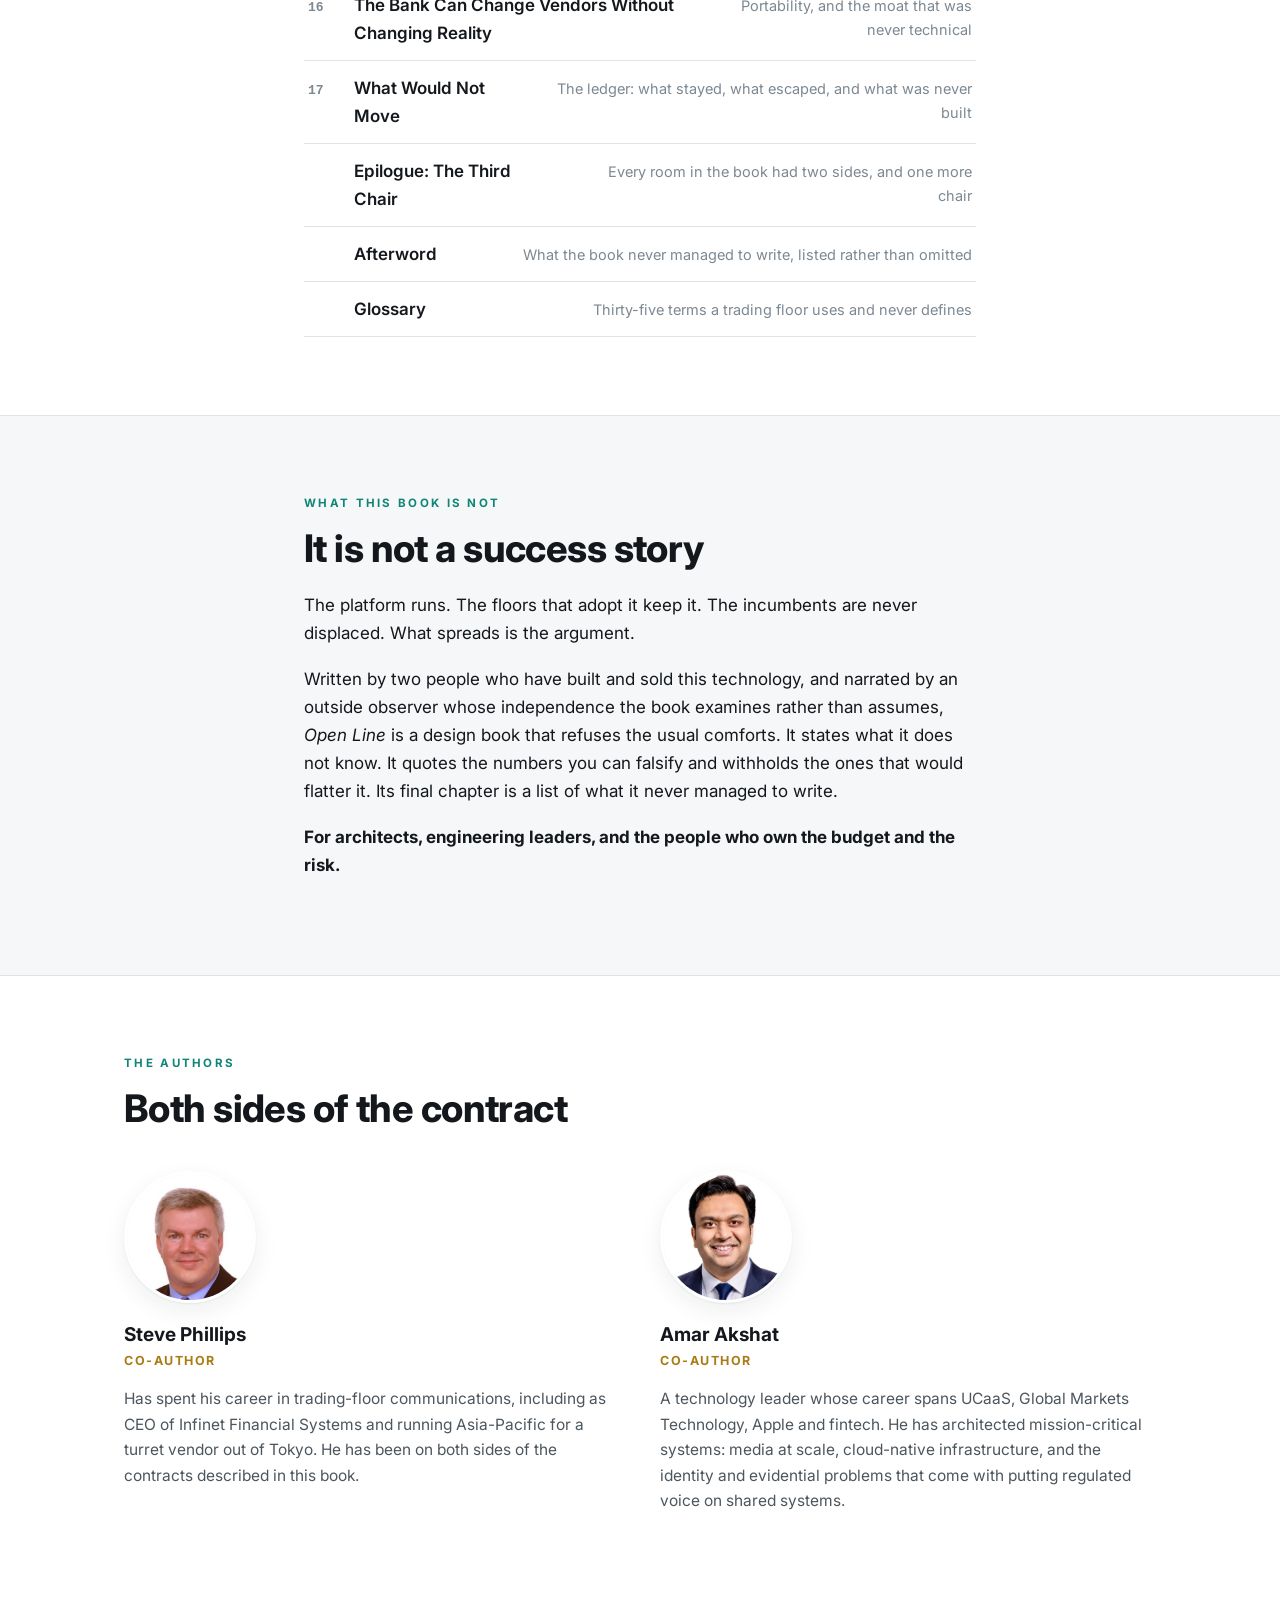
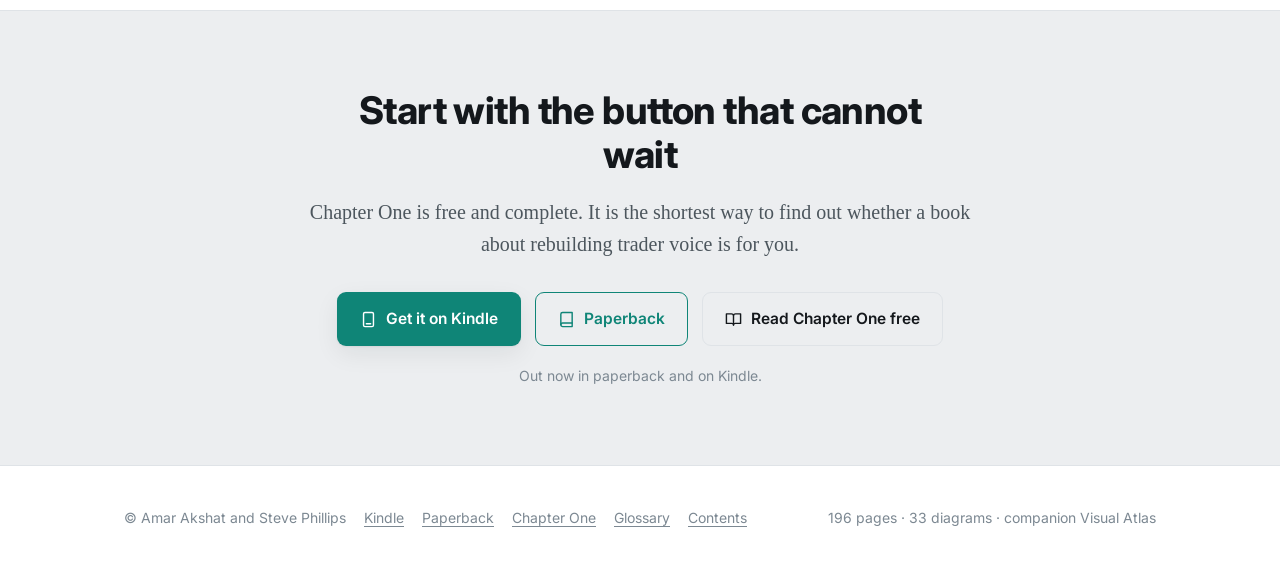
==== commit 98db858a: "Add the paperback edition alongside the Kindle" ====
--- a/index.html
+++ b/index.html
@@ -52,13 +52,22 @@
     { "@type": "Person", "name": "Amar Akshat" },
     { "@type": "Person", "name": "Steve Phillips" }
   ],
-  "bookFormat": "https://schema.org/EBook",
   "numberOfPages": 196,
-  "offers": {
-    "@type": "Offer",
-    "url": "https://www.amazon.com/Open-Line-Rebuilding-trading-floor-Kubernetes-ebook/dp/B0HHG6NGFH/",
-    "availability": "https://schema.org/InStock"
-  },
+  "workExample": [
+    {
+      "@type": "Book",
+      "bookFormat": "https://schema.org/EBook",
+      "inLanguage": "en",
+      "offers": { "@type": "Offer", "url": "https://www.amazon.com/Open-Line-Rebuilding-trading-floor-Kubernetes-ebook/dp/B0HHG6NGFH/", "availability": "https://schema.org/InStock" }
+    },
+    {
+      "@type": "Book",
+      "bookFormat": "https://schema.org/Paperback",
+      "inLanguage": "en",
+      "numberOfPages": 196,
+      "offers": { "@type": "Offer", "url": "https://www.amazon.com/Open-Line-Rebuilding-trading-floor-Kubernetes/dp/B0HHZTL4HN/", "availability": "https://schema.org/InStock" }
+    }
+  ],
   "inLanguage": "en",
   "genre": "Software architecture",
   "url": "https://tradervoice-book.press/",
@@ -78,7 +87,7 @@
       <a href="#authors" class="hide-sm">Authors</a>
       <a href="glossary/" class="hide-sm">Glossary</a>
       <a href="read/" class="hide-xs">Read Chapter One</a>
-      <a class="nav-buy" href="https://www.amazon.com/Open-Line-Rebuilding-trading-floor-Kubernetes-ebook/dp/B0HHG6NGFH/" target="_blank" rel="noopener">Kindle</a>
+      <a class="nav-buy" href="https://www.amazon.com/Open-Line-Rebuilding-trading-floor-Kubernetes-ebook/dp/B0HHG6NGFH/" target="_blank" rel="noopener">Get the book</a>
       <button class="themer" id="themer" type="button" aria-label="Switch between light and dark theme">
         <svg class="i-moon" viewBox="0 0 24 24" fill="none" stroke="currentColor" stroke-width="2" stroke-linecap="round" stroke-linejoin="round" aria-hidden="true"><path d="M21 12.79A9 9 0 1 1 11.21 3 7 7 0 0 0 21 12.79z"/></svg>
         <svg class="i-sun" viewBox="0 0 24 24" fill="none" stroke="currentColor" stroke-width="2" stroke-linecap="round" stroke-linejoin="round" aria-hidden="true"><circle cx="12" cy="12" r="4.2"/><path d="M12 2v2M12 20v2M4.9 4.9l1.4 1.4M17.7 17.7l1.4 1.4M2 12h2M20 12h2M4.9 19.1l1.4-1.4M17.7 6.3l1.4-1.4"/></svg>
@@ -98,6 +107,10 @@
         <a class="btn btn-primary" href="https://www.amazon.com/Open-Line-Rebuilding-trading-floor-Kubernetes-ebook/dp/B0HHG6NGFH/" target="_blank" rel="noopener">
           <svg viewBox="0 0 24 24" width="17" height="17" fill="none" stroke="currentColor" stroke-width="2" stroke-linecap="round" stroke-linejoin="round" aria-hidden="true"><rect x="5" y="2" width="14" height="20" rx="2"/><path d="M9 18h6"/></svg>
           Get it on Kindle
+        </a>
+        <a class="btn btn-ghost btn-buy" href="https://www.amazon.com/Open-Line-Rebuilding-trading-floor-Kubernetes/dp/B0HHZTL4HN/" target="_blank" rel="noopener">
+          <svg viewBox="0 0 24 24" width="17" height="17" fill="none" stroke="currentColor" stroke-width="2" stroke-linecap="round" stroke-linejoin="round" aria-hidden="true"><path d="M4 4.5A2.5 2.5 0 0 1 6.5 2H20v20H6.5A2.5 2.5 0 0 1 4 19.5z"/><path d="M4 19.5A2.5 2.5 0 0 1 6.5 17H20"/></svg>
+          Paperback
         </a>
         <a class="btn btn-ghost" href="read/">
           <svg viewBox="0 0 24 24" width="17" height="17" fill="none" stroke="currentColor" stroke-width="2" stroke-linecap="round" stroke-linejoin="round" aria-hidden="true"><path d="M2 4h7a3 3 0 0 1 3 3v13a2.5 2.5 0 0 0-2.5-2.5H2zM22 4h-7a3 3 0 0 0-3 3v13a2.5 2.5 0 0 1 2.5-2.5H22z"/></svg>
@@ -309,12 +322,16 @@
         <svg viewBox="0 0 24 24" width="17" height="17" fill="none" stroke="currentColor" stroke-width="2" stroke-linecap="round" stroke-linejoin="round" aria-hidden="true"><rect x="5" y="2" width="14" height="20" rx="2"/><path d="M9 18h6"/></svg>
         Get it on Kindle
       </a>
+      <a class="btn btn-ghost btn-buy" href="https://www.amazon.com/Open-Line-Rebuilding-trading-floor-Kubernetes/dp/B0HHZTL4HN/" target="_blank" rel="noopener">
+        <svg viewBox="0 0 24 24" width="17" height="17" fill="none" stroke="currentColor" stroke-width="2" stroke-linecap="round" stroke-linejoin="round" aria-hidden="true"><path d="M4 4.5A2.5 2.5 0 0 1 6.5 2H20v20H6.5A2.5 2.5 0 0 1 4 19.5z"/><path d="M4 19.5A2.5 2.5 0 0 1 6.5 17H20"/></svg>
+        Paperback
+      </a>
       <a class="btn btn-ghost" href="read/">
         <svg viewBox="0 0 24 24" width="17" height="17" fill="none" stroke="currentColor" stroke-width="2" stroke-linecap="round" stroke-linejoin="round" aria-hidden="true"><path d="M2 4h7a3 3 0 0 1 3 3v13a2.5 2.5 0 0 0-2.5-2.5H2zM22 4h-7a3 3 0 0 0-3 3v13a2.5 2.5 0 0 1 2.5-2.5H22z"/></svg>
         Read Chapter One free
       </a>
     </div>
-    <p class="cta-note">Out now on Kindle. The paperback follows.</p>
+    <p class="cta-note">Out now in paperback and on Kindle.</p>
   </div>
 </section>
 
@@ -322,6 +339,7 @@
   <div class="wrap fl">
     <span>&copy; Amar Akshat and Steve Phillips</span>
     <a href="https://www.amazon.com/Open-Line-Rebuilding-trading-floor-Kubernetes-ebook/dp/B0HHG6NGFH/" target="_blank" rel="noopener">Kindle</a>
+    <a href="https://www.amazon.com/Open-Line-Rebuilding-trading-floor-Kubernetes/dp/B0HHZTL4HN/" target="_blank" rel="noopener">Paperback</a>
     <a href="read/">Chapter One</a>
     <a href="glossary/">Glossary</a>
     <a href="#contents">Contents</a>
--- a/assets/style.css
+++ b/assets/style.css
@@ -1,4 +1,4 @@
-/* Open Line — book site
+/* Open Line book site
    Light by default, dark by toggle or system preference. */
 
 :root {
@@ -150,6 +150,8 @@
 .btn-primary:hover { background: color-mix(in srgb, var(--teal) 88%, #000); }
 .btn-ghost { background: transparent; color: var(--ink); border-color: var(--rule); }
 .btn-ghost:hover { border-color: var(--ink-faint); }
+.btn-ghost.btn-buy { border-color: var(--teal); color: var(--teal); }
+.btn-ghost.btn-buy:hover { background: var(--teal); color: #fff; border-color: var(--teal); }
 
 /* ---------- hero ---------- */
 
